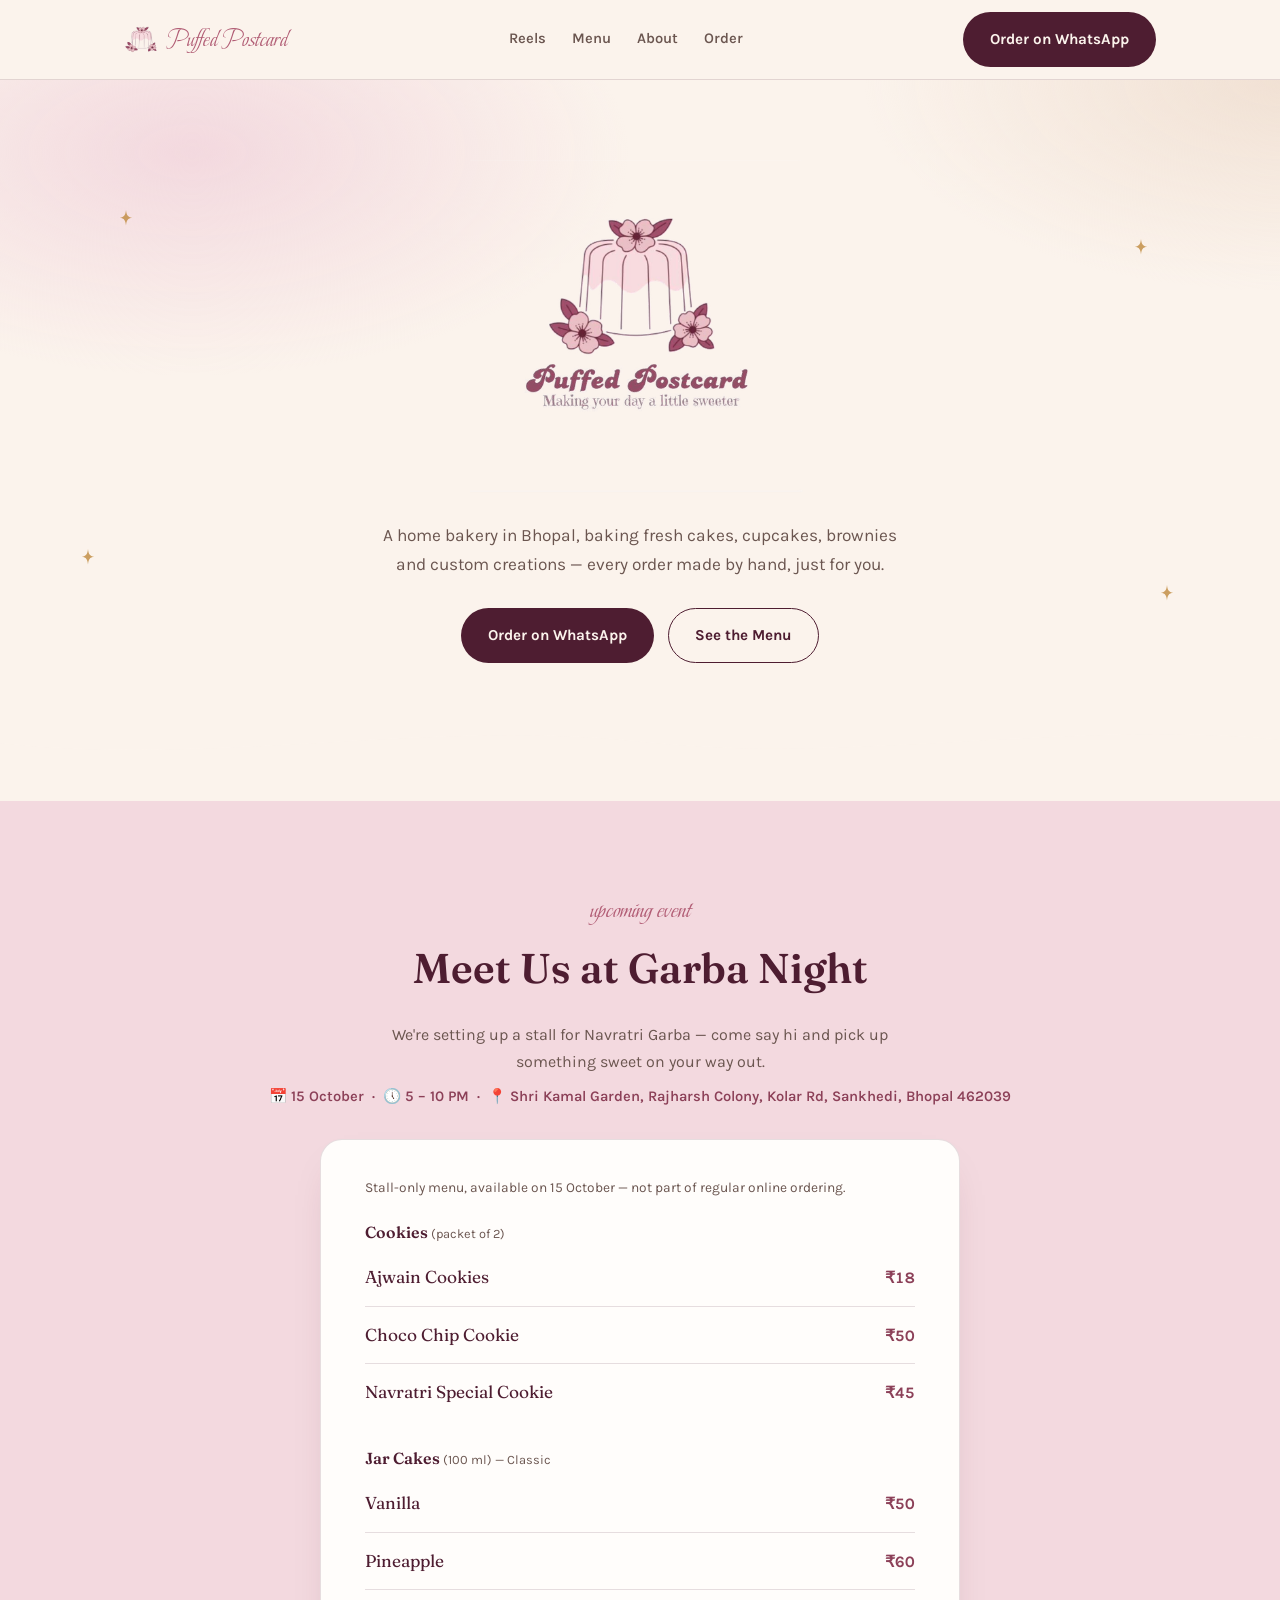
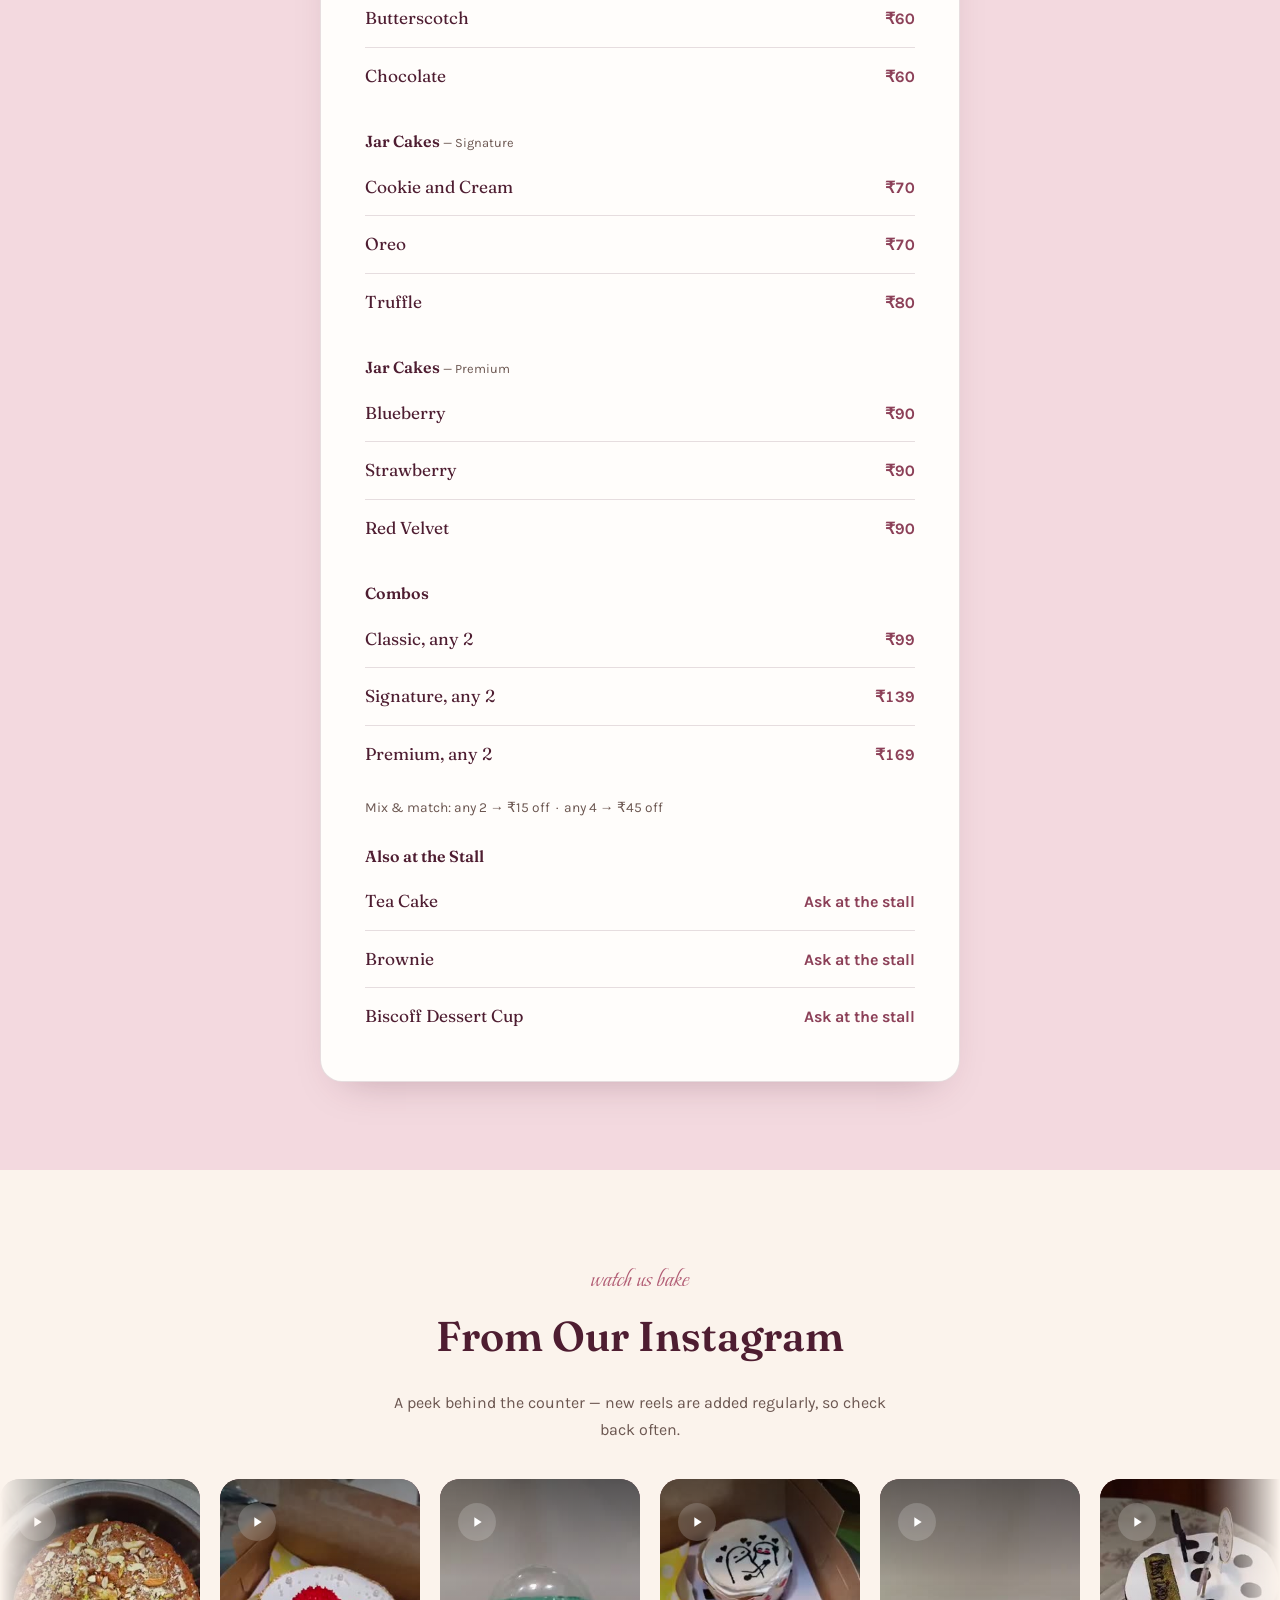
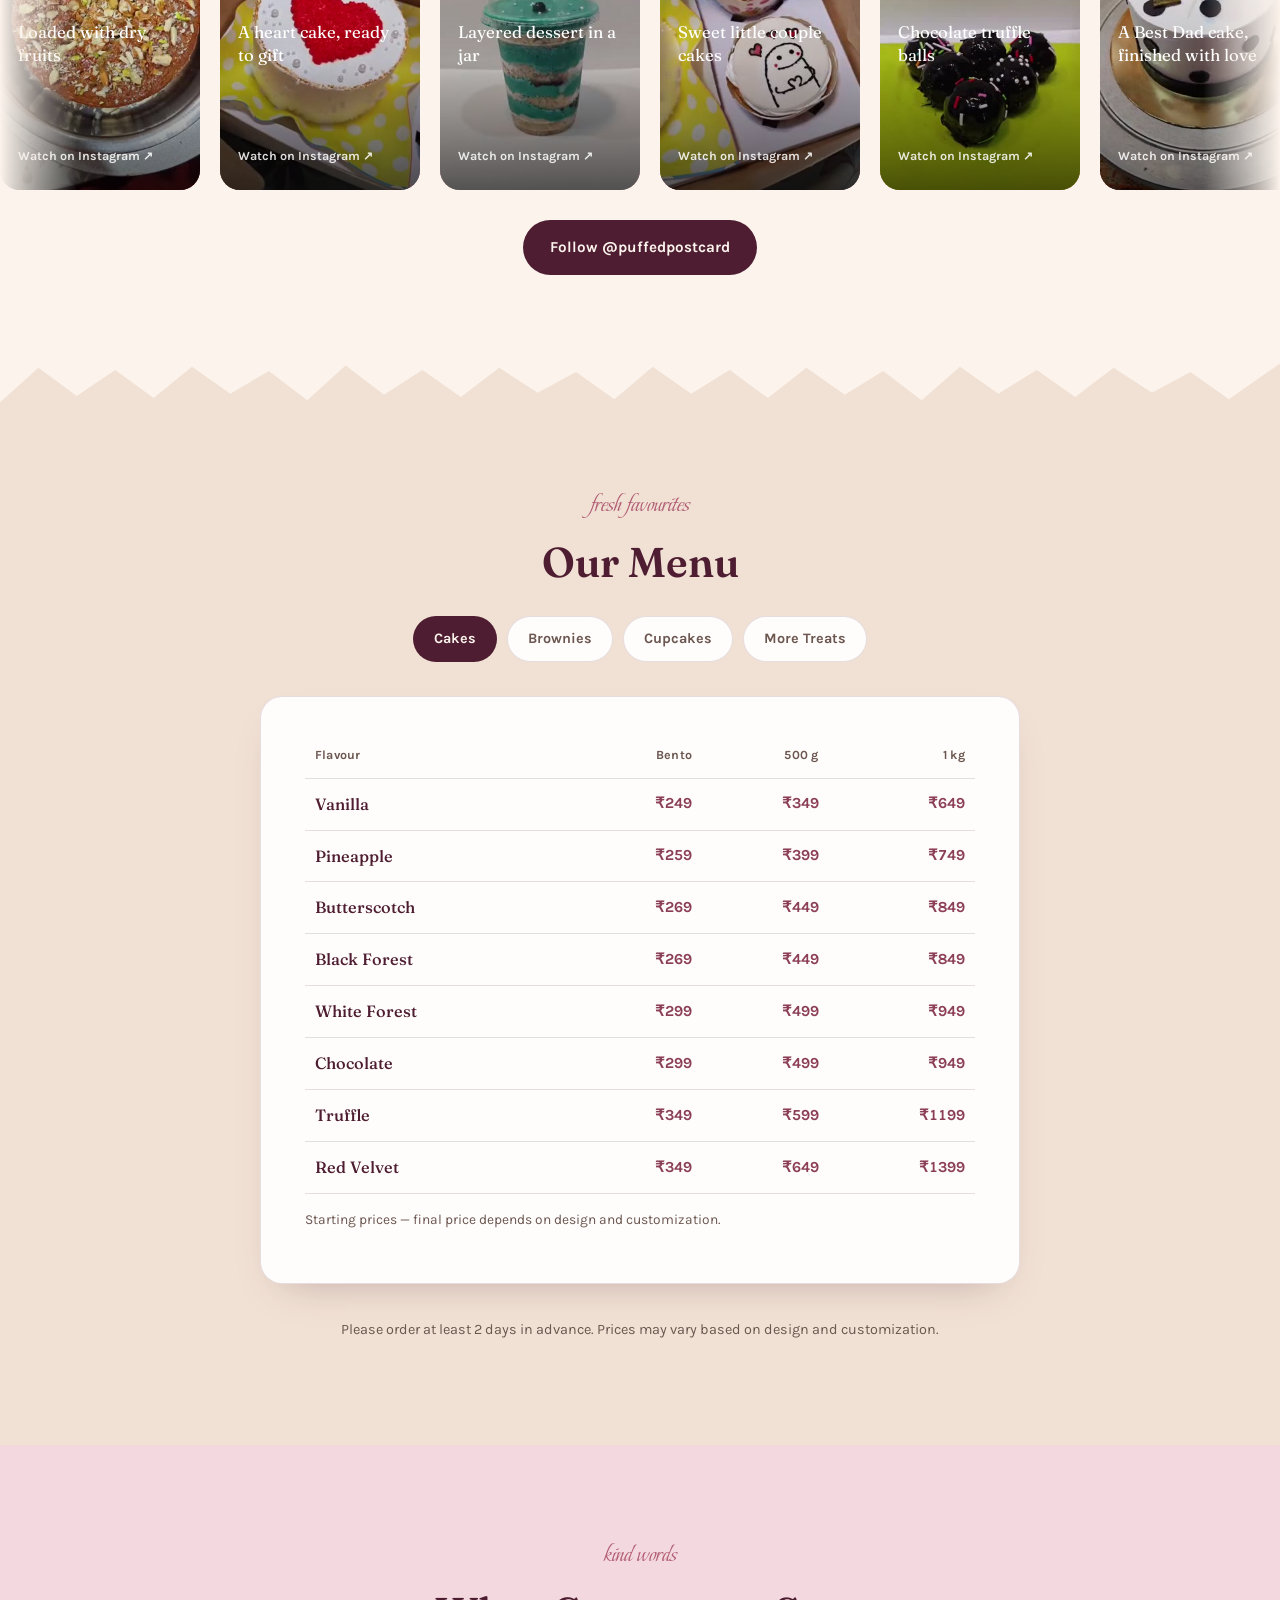
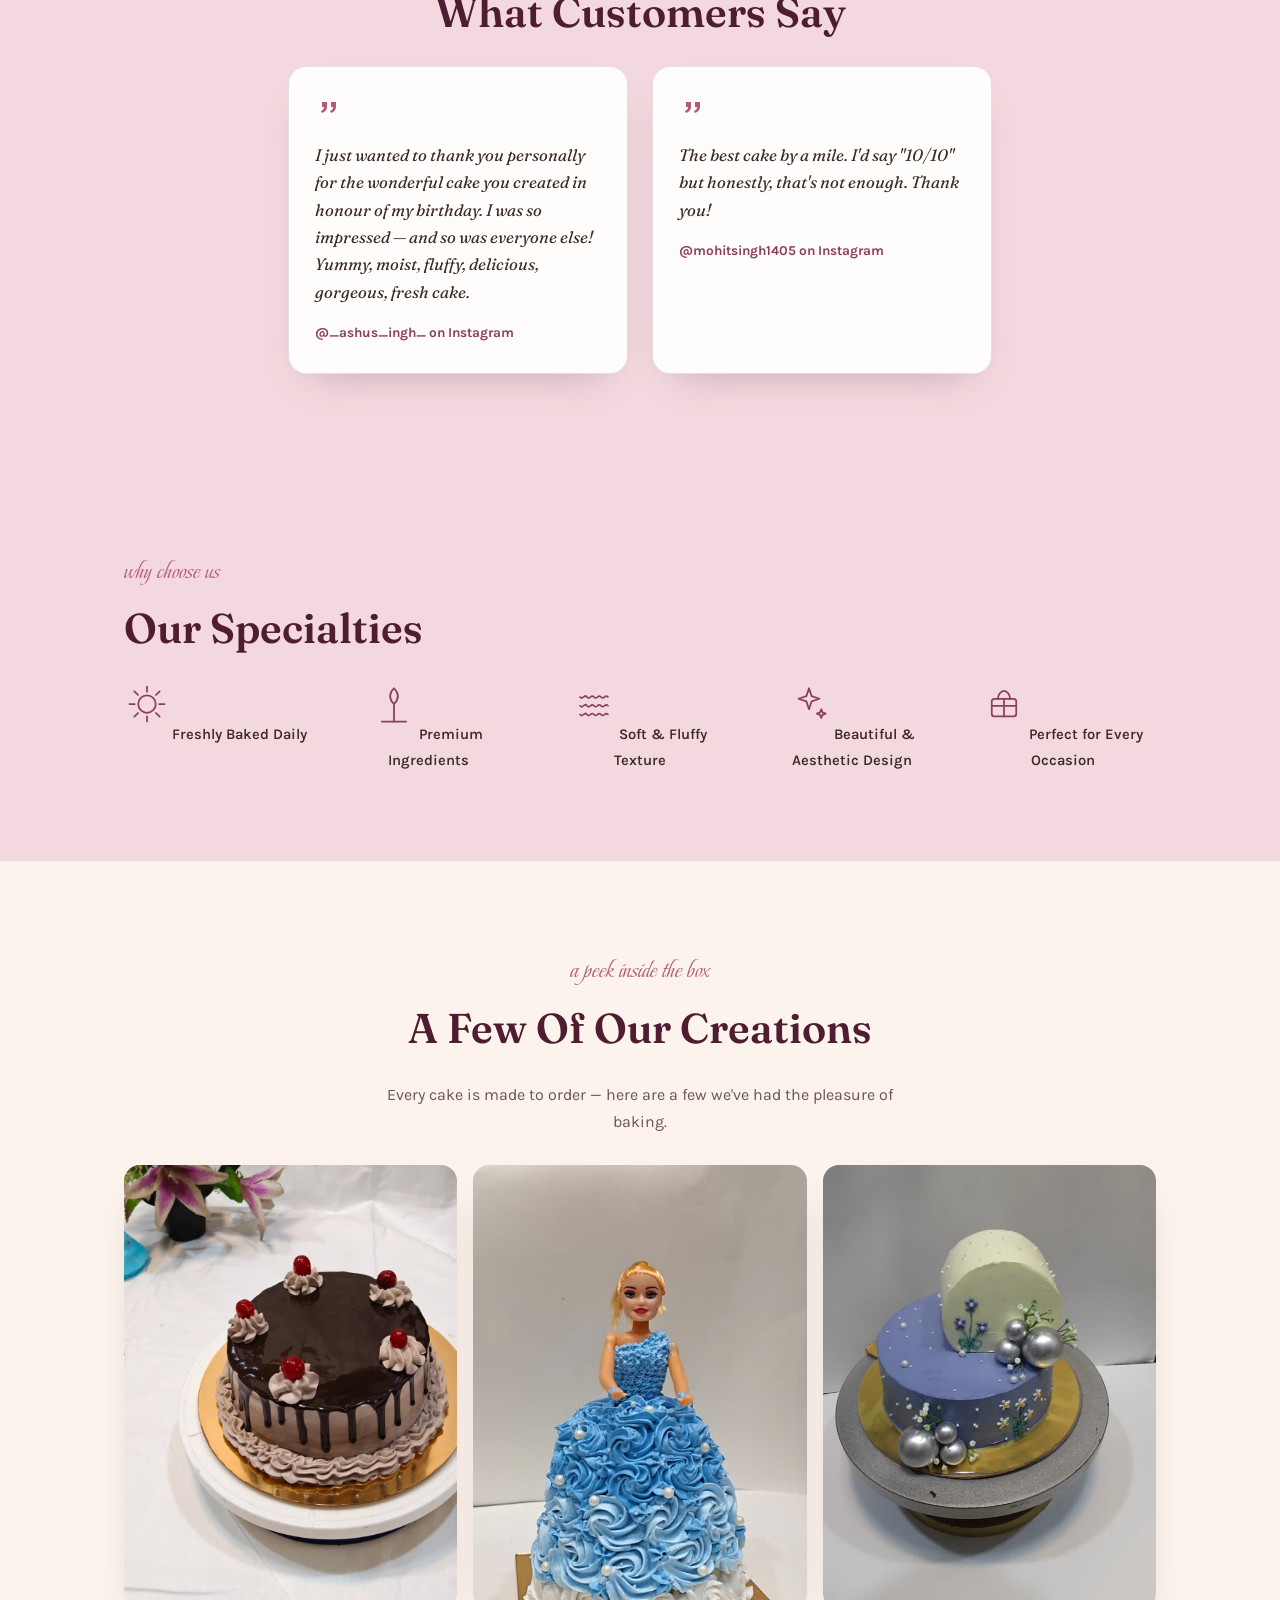
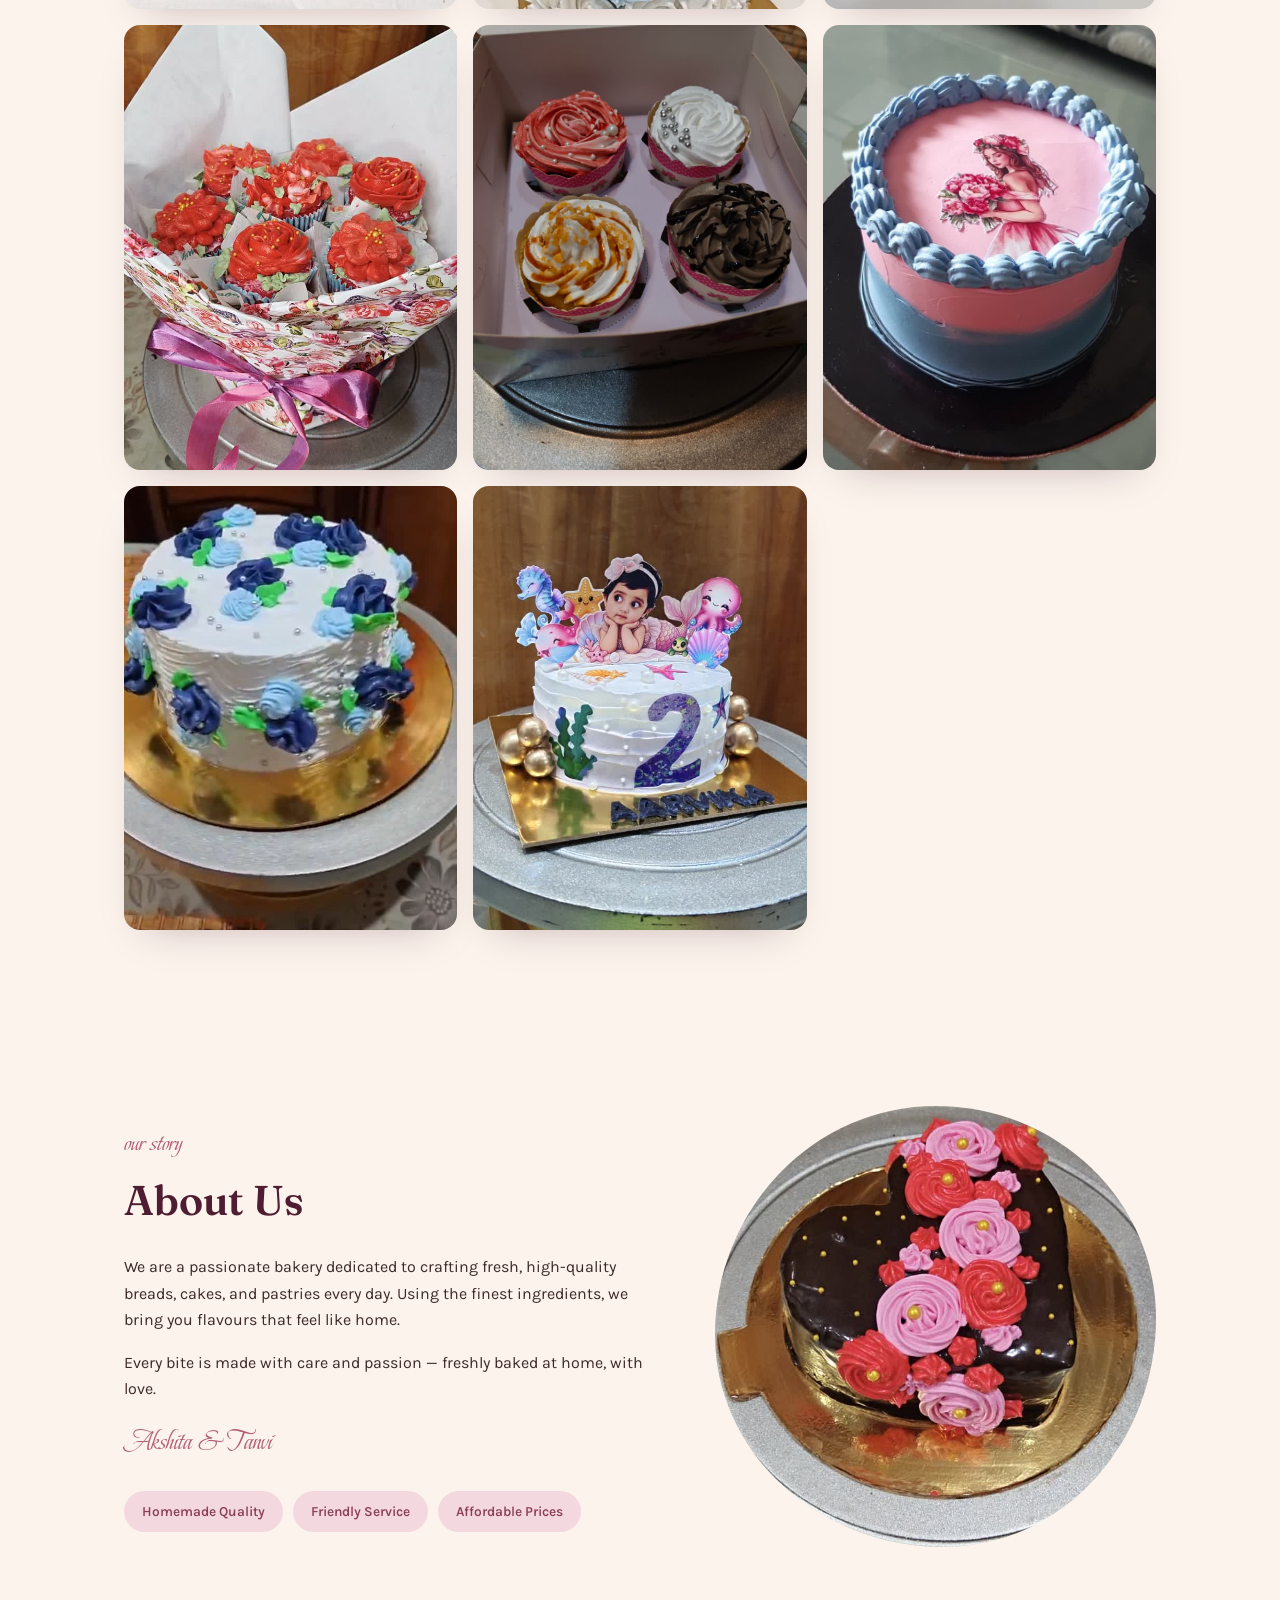
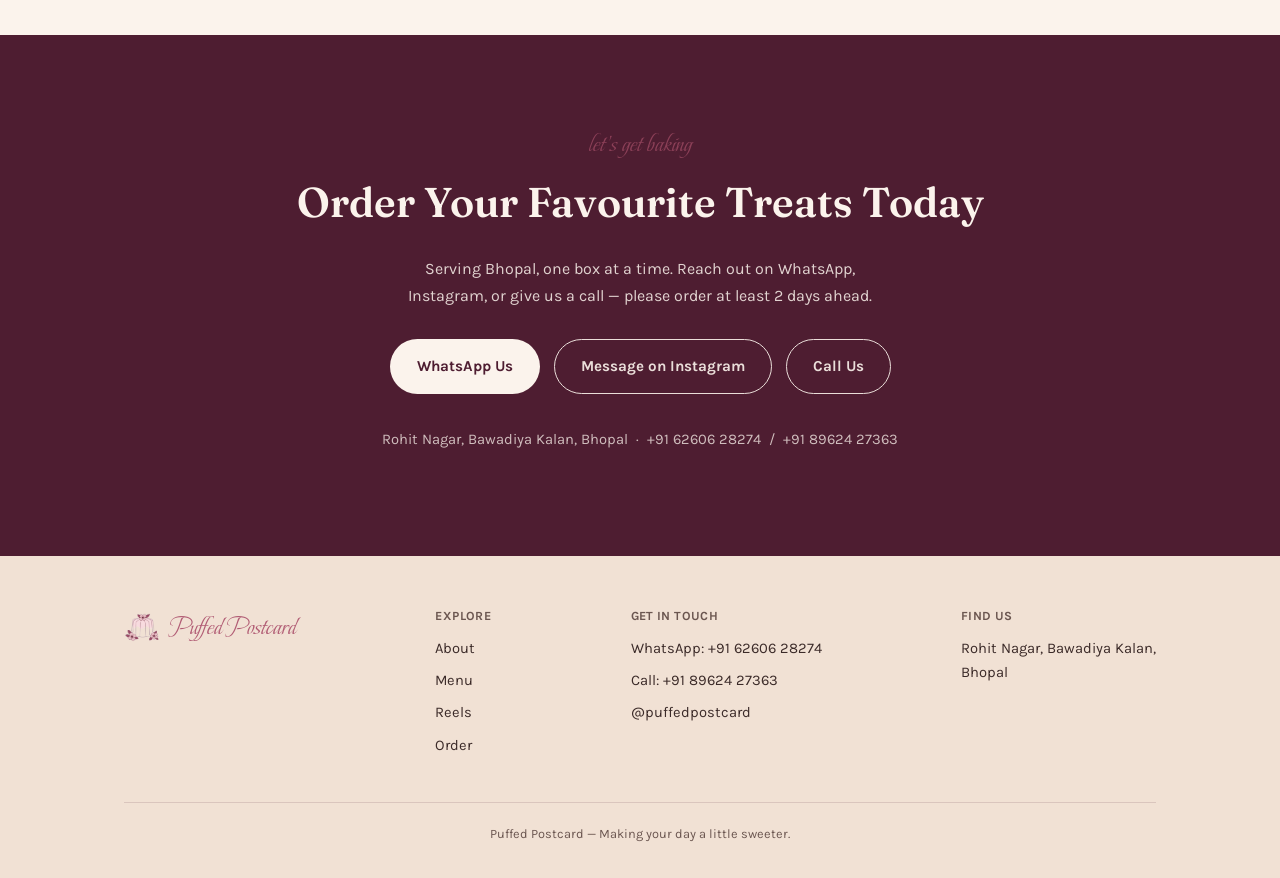
==== index.html @ 50d5e976 "Add Garba Night stall event section with self-expiring "New" tags Stall-exclusive menu for the Oct 1" ====
<!DOCTYPE html>
<html lang="en">
<head>
<meta charset="UTF-8">
<meta name="viewport" content="width=device-width, initial-scale=1.0">
<title>Puffed Postcard | Home Bakery in Bhopal</title>
<meta name="description" content="Puffed Postcard — a home bakery in Bhopal making fresh cakes, cupcakes, brownies and custom cakes. Order on WhatsApp or Instagram.">
<link rel="canonical" href="https://puffedpostcard.vercel.app/">
<link rel="icon" type="image/png" href="assets/logo-mark.png">
<link rel="apple-touch-icon" href="assets/logo-mark.png">

<!-- Open Graph / social share preview -->
<meta property="og:type" content="website">
<meta property="og:site_name" content="Puffed Postcard">
<meta property="og:title" content="Puffed Postcard | Home Bakery in Bhopal">
<meta property="og:description" content="A home bakery in Bhopal, baking fresh cakes, cupcakes, brownies and custom creations — every order made by hand.">
<meta property="og:url" content="https://puffedpostcard.vercel.app/">
<meta property="og:image" content="https://puffedpostcard.vercel.app/assets/photos/about-cake.jpg">
<meta property="og:locale" content="en_IN">
<meta name="twitter:card" content="summary_large_image">
<meta name="twitter:title" content="Puffed Postcard | Home Bakery in Bhopal">
<meta name="twitter:description" content="A home bakery in Bhopal, baking fresh cakes, cupcakes, brownies and custom creations — every order made by hand.">
<meta name="twitter:image" content="https://puffedpostcard.vercel.app/assets/photos/about-cake.jpg">

<script type="application/ld+json">
{
  "@context": "https://schema.org",
  "@type": "Bakery",
  "name": "Puffed Postcard",
  "image": "https://puffedpostcard.vercel.app/assets/photos/about-cake.jpg",
  "description": "A home bakery in Bhopal making fresh cakes, cupcakes, brownies and custom cakes.",
  "url": "https://puffedpostcard.vercel.app/",
  "telephone": "+91-62606-28274",
  "priceRange": "₹₹",
  "address": {
    "@type": "PostalAddress",
    "streetAddress": "Rohit Nagar, Bawadiya Kalan",
    "addressLocality": "Bhopal",
    "addressRegion": "Madhya Pradesh",
    "addressCountry": "IN"
  },
  "sameAs": ["https://www.instagram.com/puffedpostcard/"]
}
</script>

<link rel="preconnect" href="https://fonts.googleapis.com">
<link rel="preconnect" href="https://fonts.gstatic.com" crossorigin>
<link href="https://fonts.googleapis.com/css2?family=Fraunces:ital,opsz,wght@0,9..144,300..700;1,9..144,400..600&family=Beau+Rivage&family=Karla:ital,wght@0,400;0,500;0,600;0,700;1,400&display=swap" rel="stylesheet">
<link rel="stylesheet" href="styles.css">
</head>
<body>

<nav class="nav">
  <div class="wrap">
    <a class="brand" href="#top">
      <img src="assets/logo-mark.png" alt="">
      <span>Puffed Postcard</span>
    </a>
    <div class="nav-links">
      <a href="#reels">Reels</a>
      <a href="#menu">Menu</a>
      <a href="#about">About</a>
      <a href="#order" class="nav-order">Order</a>
    </div>
    <a class="btn btn-primary nav-cta" href="https://wa.me/916260628274?text=Hi%2C%20I%27d%20like%20to%20place%20an%20order%20with%20Puffed%20Postcard." target="_blank" rel="noopener">Order on WhatsApp</a>
  </div>
</nav>

<header class="hero" id="top">
  <div class="spark s1"><svg aria-hidden="true" viewBox="0 0 24 24" fill="currentColor"><path d="M12 0c.6 5.2 1.8 8 6.8 8.4-5 .4-6.2 3.2-6.8 8.4-.6-5.2-1.8-8-6.8-8.4 5-.4 6.2-3.2 6.8-8.4Z"/></svg></div>
  <div class="spark s2"><svg aria-hidden="true" viewBox="0 0 24 24" fill="currentColor"><path d="M12 0c.6 5.2 1.8 8 6.8 8.4-5 .4-6.2 3.2-6.8 8.4-.6-5.2-1.8-8-6.8-8.4 5-.4 6.2-3.2 6.8-8.4Z"/></svg></div>
  <div class="spark s3"><svg aria-hidden="true" viewBox="0 0 24 24" fill="currentColor"><path d="M12 0c.6 5.2 1.8 8 6.8 8.4-5 .4-6.2 3.2-6.8 8.4-.6-5.2-1.8-8-6.8-8.4 5-.4 6.2-3.2 6.8-8.4Z"/></svg></div>
  <div class="spark s4"><svg aria-hidden="true" viewBox="0 0 24 24" fill="currentColor"><path d="M12 0c.6 5.2 1.8 8 6.8 8.4-5 .4-6.2 3.2-6.8 8.4-.6-5.2-1.8-8-6.8-8.4 5-.4 6.2-3.2 6.8-8.4Z"/></svg></div>
  <div class="wrap">
    <h1 class="sr-only">Puffed Postcard — Home Bakery in Bhopal</h1>
    <img class="hero-logo" src="assets/logo-full.png" alt="Puffed Postcard — Making your day a little sweeter">
    <p class="lead">A home bakery in Bhopal, baking fresh cakes, cupcakes, brownies and custom creations — every order made by hand, just for you.</p>
    <div class="hero-ctas">
      <a class="btn btn-primary" href="https://wa.me/916260628274?text=Hi%2C%20I%27d%20like%20to%20place%20an%20order%20with%20Puffed%20Postcard." target="_blank" rel="noopener">Order on WhatsApp</a>
      <a class="btn btn-ghost" href="#menu">See the Menu</a>
    </div>
  </div>
  <svg class="wave" aria-hidden="true" viewBox="0 0 1440 60" preserveAspectRatio="none"><path d="M0,30 C240,60 480,0 720,28 C960,58 1200,0 1440,26 L1440,60 L0,60 Z"/></svg>
</header>

<!--
  STALL EVENT — one-off for the Garba Night stall on 15 October.
  Remove this whole section (or update the details) once the event has
  passed. "New" badges below auto-hide 30 days after data-new-until via
  the script at the end of the page — bump that date if these items stay
  on beyond that.
-->
<section id="stall-event">
  <div class="wrap">
    <div class="kicker" style="text-align:center;">upcoming event</div>
    <h2 style="text-align:center;">Meet Us at Garba Night</h2>
    <p style="color:var(--ink-soft); max-width:56ch; margin:0 auto 10px; text-align:center;">We're setting up a stall for Navratri Garba — come say hi and pick up something sweet on your way out.</p>
    <p class="event-meta">📅 15 October &nbsp;·&nbsp; 🕔 5 – 10 PM &nbsp;·&nbsp; 📍 Shri Kamal Garden, Rajharsh Colony, Kolar Rd, Sankhedi, Bhopal 462039</p>

    <div class="menu-card">
      <p class="menu-note" style="margin-top:0;">Stall-only menu, available on 15 October — not part of regular online ordering.</p>

      <h4 class="stall-cat">Cookies <span class="stall-unit">(packet of 2)</span></h4>
      <ul class="piece-list">
        <li><span class="name">Ajwain Cookies <span class="badge-new" data-new-until="2026-10-22">New</span></span><span class="price">₹18</span></li>
        <li><span class="name">Choco Chip Cookie <span class="badge-new" data-new-until="2026-10-22">New</span></span><span class="price">₹50</span></li>
        <li><span class="name">Navratri Special Cookie <span class="badge-new" data-new-until="2026-10-22">New</span></span><span class="price">₹45</span></li>
      </ul>

      <h4 class="stall-cat">Jar Cakes <span class="stall-unit">(100 ml) — Classic</span></h4>
      <ul class="piece-list">
        <li><span class="name">Vanilla <span class="badge-new" data-new-until="2026-10-22">New</span></span><span class="price">₹50</span></li>
        <li><span class="name">Pineapple <span class="badge-new" data-new-until="2026-10-22">New</span></span><span class="price">₹60</span></li>
        <li><span class="name">Butterscotch <span class="badge-new" data-new-until="2026-10-22">New</span></span><span class="price">₹60</span></li>
        <li><span class="name">Chocolate <span class="badge-new" data-new-until="2026-10-22">New</span></span><span class="price">₹60</span></li>
      </ul>

      <h4 class="stall-cat">Jar Cakes <span class="stall-unit">— Signature</span></h4>
      <ul class="piece-list">
        <li><span class="name">Cookie and Cream <span class="badge-new" data-new-until="2026-10-22">New</span></span><span class="price">₹70</span></li>
        <li><span class="name">Oreo <span class="badge-new" data-new-until="2026-10-22">New</span></span><span class="price">₹70</span></li>
        <li><span class="name">Truffle <span class="badge-new" data-new-until="2026-10-22">New</span></span><span class="price">₹80</span></li>
      </ul>

      <h4 class="stall-cat">Jar Cakes <span class="stall-unit">— Premium</span></h4>
      <ul class="piece-list">
        <li><span class="name">Blueberry <span class="badge-new" data-new-until="2026-10-22">New</span></span><span class="price">₹90</span></li>
        <li><span class="name">Strawberry <span class="badge-new" data-new-until="2026-10-22">New</span></span><span class="price">₹90</span></li>
        <li><span class="name">Red Velvet <span class="badge-new" data-new-until="2026-10-22">New</span></span><span class="price">₹90</span></li>
      </ul>

      <h4 class="stall-cat">Combos</h4>
      <ul class="piece-list">
        <li><span class="name">Classic, any 2</span><span class="price">₹99</span></li>
        <li><span class="name">Signature, any 2</span><span class="price">₹139</span></li>
        <li><span class="name">Premium, any 2</span><span class="price">₹169</span></li>
      </ul>
      <p class="menu-note">Mix &amp; match: any 2 → ₹15 off &nbsp;·&nbsp; any 4 → ₹45 off</p>

      <h4 class="stall-cat">Also at the Stall</h4>
      <ul class="piece-list">
        <li><span class="name">Tea Cake <span class="badge-new" data-new-until="2026-10-22">New</span></span><span class="price">Ask at the stall</span></li>
        <li><span class="name">Brownie <span class="badge-new" data-new-until="2026-10-22">New</span></span><span class="price">Ask at the stall</span></li>
        <li><span class="name">Biscoff Dessert Cup <span class="badge-new" data-new-until="2026-10-22">New</span></span><span class="price">Ask at the stall</span></li>
      </ul>
    </div>
  </div>
</section>

<section id="reels">
  <div class="wrap">
    <div class="kicker">watch us bake</div>
    <h2>From Our Instagram</h2>
    <p style="color:var(--ink-soft); max-width:52ch; margin:0 auto;">A peek behind the counter — new reels are added regularly, so check back often.</p>
  </div>
  <div class="reel-viewport">
    <!--
      HOW TO ADD A NEW REEL
      Duplicate one <a class="reel-card"> block below (there are two identical
      sets, back to back, so the scroll loops seamlessly — add the same new
      card to BOTH sets in the same position). Change href to the reel's real
      Instagram link, point the <video> at a compressed clip in assets/reels/
      (strip audio, ~480px wide, e.g.
      ffmpeg -i in.mp4 -an -vf scale=478:-2 -c:v libx264 -crf 26 -movflags +faststart out.mp4)
      and set poster to a matching still frame, then edit the caption text.
      To remove a reel, delete its block from both sets. To reorder, cut and
      paste a whole block to its new position in both sets.
    -->
    <div class="reel-track">
      <a class="reel-card" href="https://www.instagram.com/puffedpostcard/" target="_blank" rel="noopener">
        <video src="assets/reels/reel1.mp4" poster="assets/reels/reel1.jpg" autoplay muted loop playsinline aria-hidden="true"></video>
        <span class="play"><svg viewBox="0 0 24 24" fill="currentColor" aria-hidden="true"><path d="M8 5v14l11-7Z"/></svg></span>
        <span class="cap">Loaded with dry fruits</span>
        <span class="watch">Watch on Instagram ↗</span>
      </a>
      <a class="reel-card" href="https://www.instagram.com/puffedpostcard/" target="_blank" rel="noopener">
        <video src="assets/reels/reel2.mp4" poster="assets/reels/reel2.jpg" autoplay muted loop playsinline aria-hidden="true"></video>
        <span class="play"><svg viewBox="0 0 24 24" fill="currentColor" aria-hidden="true"><path d="M8 5v14l11-7Z"/></svg></span>
        <span class="cap">A heart cake, ready to gift</span>
        <span class="watch">Watch on Instagram ↗</span>
      </a>
      <a class="reel-card" href="https://www.instagram.com/reel/Db5wfRYsxLZ/" target="_blank" rel="noopener">
        <video src="assets/reels/reel3.mp4" poster="assets/reels/reel3.jpg" autoplay muted loop playsinline aria-hidden="true"></video>
        <span class="play"><svg viewBox="0 0 24 24" fill="currentColor" aria-hidden="true"><path d="M8 5v14l11-7Z"/></svg></span>
        <span class="cap">Layered dessert in a jar</span>
        <span class="watch">Watch on Instagram ↗</span>
      </a>
      <a class="reel-card" href="https://www.instagram.com/puffedpostcard/" target="_blank" rel="noopener">
        <video src="assets/reels/reel4.mp4" poster="assets/reels/reel4.jpg" autoplay muted loop playsinline aria-hidden="true"></video>
        <span class="play"><svg viewBox="0 0 24 24" fill="currentColor" aria-hidden="true"><path d="M8 5v14l11-7Z"/></svg></span>
        <span class="cap">Sweet little couple cakes</span>
        <span class="watch">Watch on Instagram ↗</span>
      </a>
      <a class="reel-card" href="https://www.instagram.com/reel/Db3M1TCs58n/" target="_blank" rel="noopener">
        <video src="assets/reels/reel5.mp4" poster="assets/reels/reel5.jpg" autoplay muted loop playsinline aria-hidden="true"></video>
        <span class="play"><svg viewBox="0 0 24 24" fill="currentColor" aria-hidden="true"><path d="M8 5v14l11-7Z"/></svg></span>
        <span class="cap">Chocolate truffle balls</span>
        <span class="watch">Watch on Instagram ↗</span>
      </a>
      <a class="reel-card" href="https://www.instagram.com/reel/Da0yeq5sY9H/" target="_blank" rel="noopener">
        <video src="assets/reels/reel6.mp4" poster="assets/reels/reel6.jpg" autoplay muted loop playsinline aria-hidden="true"></video>
        <span class="play"><svg viewBox="0 0 24 24" fill="currentColor" aria-hidden="true"><path d="M8 5v14l11-7Z"/></svg></span>
        <span class="cap">A Best Dad cake, finished with love</span>
        <span class="watch">Watch on Instagram ↗</span>
      </a>
      <!-- duplicate set, for a seamless loop -->
      <a class="reel-card" href="https://www.instagram.com/puffedpostcard/" target="_blank" rel="noopener" aria-hidden="true">
        <video src="assets/reels/reel1.mp4" poster="assets/reels/reel1.jpg" autoplay muted loop playsinline aria-hidden="true"></video>
        <span class="play"><svg viewBox="0 0 24 24" fill="currentColor" aria-hidden="true"><path d="M8 5v14l11-7Z"/></svg></span>
        <span class="cap">Loaded with dry fruits</span>
        <span class="watch">Watch on Instagram ↗</span>
      </a>
      <a class="reel-card" href="https://www.instagram.com/puffedpostcard/" target="_blank" rel="noopener" aria-hidden="true">
        <video src="assets/reels/reel2.mp4" poster="assets/reels/reel2.jpg" autoplay muted loop playsinline aria-hidden="true"></video>
        <span class="play"><svg viewBox="0 0 24 24" fill="currentColor" aria-hidden="true"><path d="M8 5v14l11-7Z"/></svg></span>
        <span class="cap">A heart cake, ready to gift</span>
        <span class="watch">Watch on Instagram ↗</span>
      </a>
      <a class="reel-card" href="https://www.instagram.com/reel/Db5wfRYsxLZ/" target="_blank" rel="noopener" aria-hidden="true">
        <video src="assets/reels/reel3.mp4" poster="assets/reels/reel3.jpg" autoplay muted loop playsinline aria-hidden="true"></video>
        <span class="play"><svg viewBox="0 0 24 24" fill="currentColor" aria-hidden="true"><path d="M8 5v14l11-7Z"/></svg></span>
        <span class="cap">Layered dessert in a jar</span>
        <span class="watch">Watch on Instagram ↗</span>
      </a>
      <a class="reel-card" href="https://www.instagram.com/puffedpostcard/" target="_blank" rel="noopener" aria-hidden="true">
        <video src="assets/reels/reel4.mp4" poster="assets/reels/reel4.jpg" autoplay muted loop playsinline aria-hidden="true"></video>
        <span class="play"><svg viewBox="0 0 24 24" fill="currentColor" aria-hidden="true"><path d="M8 5v14l11-7Z"/></svg></span>
        <span class="cap">Sweet little couple cakes</span>
        <span class="watch">Watch on Instagram ↗</span>
      </a>
      <a class="reel-card" href="https://www.instagram.com/reel/Db3M1TCs58n/" target="_blank" rel="noopener" aria-hidden="true">
        <video src="assets/reels/reel5.mp4" poster="assets/reels/reel5.jpg" autoplay muted loop playsinline aria-hidden="true"></video>
        <span class="play"><svg viewBox="0 0 24 24" fill="currentColor" aria-hidden="true"><path d="M8 5v14l11-7Z"/></svg></span>
        <span class="cap">Chocolate truffle balls</span>
        <span class="watch">Watch on Instagram ↗</span>
      </a>
      <a class="reel-card" href="https://www.instagram.com/reel/Da0yeq5sY9H/" target="_blank" rel="noopener" aria-hidden="true">
        <video src="assets/reels/reel6.mp4" poster="assets/reels/reel6.jpg" autoplay muted loop playsinline aria-hidden="true"></video>
        <span class="play"><svg viewBox="0 0 24 24" fill="currentColor" aria-hidden="true"><path d="M8 5v14l11-7Z"/></svg></span>
        <span class="cap">A Best Dad cake, finished with love</span>
        <span class="watch">Watch on Instagram ↗</span>
      </a>
    </div>
  </div>
  <div class="reel-cta">
    <a class="btn btn-primary" href="https://www.instagram.com/puffedpostcard/" target="_blank" rel="noopener">Follow @puffedpostcard</a>
  </div>
</section>

<section id="menu">
  <div class="wrap">
    <div style="text-align:center;">
      <div class="kicker">fresh favourites</div>
      <h2>Our Menu</h2>
    </div>

    <div class="menu-tabs">
      <input type="radio" name="mtab" id="mtab-cakes" class="mtab-input" checked>
      <input type="radio" name="mtab" id="mtab-brownies" class="mtab-input">
      <input type="radio" name="mtab" id="mtab-cupcakes" class="mtab-input">
      <input type="radio" name="mtab" id="mtab-more" class="mtab-input">

      <div class="tab-bar">
        <label for="mtab-cakes">Cakes</label>
        <label for="mtab-brownies">Brownies</label>
        <label for="mtab-cupcakes">Cupcakes</label>
        <label for="mtab-more">More Treats</label>
      </div>

      <div class="tab-panel panel-cakes">
        <div class="menu-card">
          <table class="price-table">
            <thead><tr><th>Flavour</th><th class="num">Bento</th><th class="num">500 g</th><th class="num">1 kg</th></tr></thead>
            <tbody>
              <tr><td class="flavour">Vanilla</td><td class="price num">₹249</td><td class="price num">₹349</td><td class="price num">₹649</td></tr>
              <tr><td class="flavour">Pineapple</td><td class="price num">₹259</td><td class="price num">₹399</td><td class="price num">₹749</td></tr>
              <tr><td class="flavour">Butterscotch</td><td class="price num">₹269</td><td class="price num">₹449</td><td class="price num">₹849</td></tr>
              <tr><td class="flavour">Black Forest</td><td class="price num">₹269</td><td class="price num">₹449</td><td class="price num">₹849</td></tr>
              <tr><td class="flavour">White Forest</td><td class="price num">₹299</td><td class="price num">₹499</td><td class="price num">₹949</td></tr>
              <tr><td class="flavour">Chocolate</td><td class="price num">₹299</td><td class="price num">₹499</td><td class="price num">₹949</td></tr>
              <tr><td class="flavour">Truffle</td><td class="price num">₹349</td><td class="price num">₹599</td><td class="price num">₹1199</td></tr>
              <tr><td class="flavour">Red Velvet</td><td class="price num">₹349</td><td class="price num">₹649</td><td class="price num">₹1399</td></tr>
            </tbody>
          </table>
          <p class="menu-note">Starting prices — final price depends on design and customization.</p>
        </div>
      </div>

      <div class="tab-panel panel-brownies">
        <div class="menu-card">
          <ul class="piece-list">
            <li><span class="name">Fudgy</span><span class="price">₹85 / piece</span></li>
            <li><span class="name">Cakey</span><span class="price">₹60 / piece</span></li>
            <li><span class="name">Chewy</span><span class="price">Coming soon</span></li>
          </ul>
          <p class="menu-note">Extra charges apply for toppings.</p>
        </div>
      </div>

      <div class="tab-panel panel-cupcakes">
        <div class="menu-card">
          <ul class="piece-list">
            <li><span class="name">Vanilla</span><span class="price">₹50 / piece</span></li>
            <li><span class="name">Butterscotch</span><span class="price">₹60 / piece</span></li>
            <li><span class="name">Chocolate</span><span class="price">₹70 / piece</span></li>
            <li><span class="name">Red Velvet</span><span class="price">₹80 / piece</span></li>
          </ul>
          <p class="menu-note">Filling available for all cupcake flavours.</p>
        </div>
      </div>

      <div class="tab-panel panel-more">
        <div class="menu-card">
          <div class="more-grid">
            <div class="more-card"><strong>Cookies &amp; Brookies</strong><span>Ask us for pricing</span></div>
            <div class="more-card"><strong>Tea Cakes &amp; Desserts</strong><span>Ask us for pricing</span></div>
            <div class="more-card"><strong>Custom Cakes</strong><span>Priced by design</span></div>
          </div>
          <div style="text-align:center;">
            <a class="btn btn-primary" href="https://wa.me/916260628274?text=Hi%2C%20I%27d%20like%20to%20know%20more%20about%20your%20menu." target="_blank" rel="noopener">Ask on WhatsApp</a>
          </div>
        </div>
      </div>
    </div>

    <p class="menu-foot">Please order at least 2 days in advance. Prices may vary based on design and customization.</p>
  </div>
</section>

<!--
  TESTIMONIALS
  Two real quotes are in from Instagram highlights so far. To add a third,
  duplicate one <div class="testi-card"> block, swap the quote and the
  handle. Cards center automatically whether there are 2 or 3 of them.
-->
<section id="testimonials">
  <div class="wrap">
    <div class="kicker" style="text-align:center;">kind words</div>
    <h2 style="text-align:center;">What Customers Say</h2>
    <div class="testi-grid">
      <div class="testi-card">
        <svg viewBox="0 0 24 24" fill="currentColor" aria-hidden="true"><path d="M7 7h5v5c0 3-2 5-5 6l-1-2c2-1 3-2 3-4H7V7Zm9 0h5v5c0 3-2 5-5 6l-1-2c2-1 3-2 3-4h-2V7Z"/></svg>
        <p>I just wanted to thank you personally for the wonderful cake you created in honour of my birthday. I was so impressed — and so was everyone else! Yummy, moist, fluffy, delicious, gorgeous, fresh cake.</p>
        <div class="who">@_ashus_ingh_ on Instagram</div>
      </div>
      <div class="testi-card">
        <svg viewBox="0 0 24 24" fill="currentColor" aria-hidden="true"><path d="M7 7h5v5c0 3-2 5-5 6l-1-2c2-1 3-2 3-4H7V7Zm9 0h5v5c0 3-2 5-5 6l-1-2c2-1 3-2 3-4h-2V7Z"/></svg>
        <p>The best cake by a mile. I'd say "10/10" but honestly, that's not enough. Thank you!</p>
        <div class="who">@mohitsingh1405 on Instagram</div>
      </div>
    </div>
  </div>
</section>

<section id="specialties">
  <div class="wrap">
    <div class="kicker">why choose us</div>
    <h2>Our Specialties</h2>
    <div class="spec-row">
      <div class="spec-item">
        <svg viewBox="0 0 48 48" fill="none" stroke="currentColor" stroke-width="2" stroke-linecap="round" stroke-linejoin="round" aria-hidden="true"><circle cx="24" cy="24" r="10"/><path d="M24 4v6M24 38v6M4 24h6M38 24h6M9.5 9.5l4.2 4.2M34.3 34.3l4.2 4.2M9.5 38.5l4.2-4.2M34.3 13.7l4.2-4.2"/></svg>
        <span>Freshly Baked Daily</span>
      </div>
      <div class="spec-item">
        <svg viewBox="0 0 48 48" fill="none" stroke="currentColor" stroke-width="2" stroke-linecap="round" stroke-linejoin="round" aria-hidden="true"><path d="M24 6c6 6 6 12 0 18-6-6-6-12 0-18Z"/><path d="M10 44h28"/><path d="M24 24v20"/></svg>
        <span>Premium Ingredients</span>
      </div>
      <div class="spec-item">
        <svg viewBox="0 0 48 48" fill="none" stroke="currentColor" stroke-width="2" stroke-linecap="round" stroke-linejoin="round" aria-hidden="true"><path d="M8 16c4 4 4-4 8 0s4-4 8 0 4-4 8 0 4-4 8 0"/><path d="M8 26c4 4 4-4 8 0s4-4 8 0 4-4 8 0 4-4 8 0"/><path d="M8 36c4 4 4-4 8 0s4-4 8 0 4-4 8 0 4-4 8 0"/></svg>
        <span>Soft &amp; Fluffy Texture</span>
      </div>
      <div class="spec-item">
        <svg viewBox="0 0 48 48" fill="none" stroke="currentColor" stroke-width="2" stroke-linecap="round" stroke-linejoin="round" aria-hidden="true"><path d="M24 6l3 9 9 3-9 3-3 9-3-9-9-3 9-3 3-9Z"/><path d="M38 30l1.4 3.6L43 35l-3.6 1.4L38 40l-1.4-3.6L33 35l3.6-1.4L38 30Z"/></svg>
        <span>Beautiful &amp; Aesthetic Design</span>
      </div>
      <div class="spec-item">
        <svg viewBox="0 0 48 48" fill="none" stroke="currentColor" stroke-width="2" stroke-linecap="round" stroke-linejoin="round" aria-hidden="true"><rect x="10" y="18" width="28" height="20" rx="3"/><path d="M10 26h28M24 18v20M17 18c0-5 4-9 7-9s7 4 7 9"/></svg>
        <span>Perfect for Every Occasion</span>
      </div>
    </div>
  </div>
</section>

<section id="gallery">
  <div class="wrap">
    <div class="kicker" style="text-align:center;">a peek inside the box</div>
    <h2 style="text-align:center;">A Few Of Our Creations</h2>
    <p style="color:var(--ink-soft); max-width:52ch; margin:0 auto; text-align:center;">Every cake is made to order — here are a few we've had the pleasure of baking.</p>
    <div class="gallery-grid">
      <img src="assets/photos/gallery-1.jpg" alt="Chocolate cake topped with cherries and buttercream swirls">
      <img src="assets/photos/gallery-3.jpg" alt="Princess doll cake with a blue buttercream rosette gown">
      <img src="assets/photos/gallery-5.jpg" alt="Two-tier lavender and cream cake with silver sugar pearls">
      <img src="assets/photos/gallery-4.jpg" alt="Bouquet of rose-topped cupcakes wrapped like flowers">
      <img src="assets/photos/gallery-6.jpg" alt="Box of four assorted cupcakes with different toppings">
      <img src="assets/photos/gallery-7.jpg" alt="Pink cake with a printed illustration of a girl holding flowers">
      <img src="assets/photos/gallery-8.jpg" alt="White cake with navy and light blue buttercream flowers">
      <img src="assets/photos/gallery-9.jpg" alt="Mermaid-themed 2nd birthday cake with cute sea-creature toppers">
    </div>
  </div>
</section>

<section id="about">
  <div class="wrap about-grid">
    <div>
      <div class="kicker">our story</div>
      <h2>About Us</h2>
      <p>We are a passionate bakery dedicated to crafting fresh, high-quality breads, cakes, and pastries every day. Using the finest ingredients, we bring you flavours that feel like home.</p>
      <p>Every bite is made with care and passion — freshly baked at home, with love.</p>
      <span class="about-sign">Akshita &amp; Tanvi</span>
      <div class="chip-row">
        <span class="chip">Homemade Quality</span>
        <span class="chip">Friendly Service</span>
        <span class="chip">Affordable Prices</span>
      </div>
    </div>
    <div class="about-art">
      <img src="assets/photos/about-cake.jpg" alt="A heart-shaped chocolate cake decorated with pink and red buttercream roses, made by Puffed Postcard">
    </div>
  </div>
</section>

<section id="order">
  <div class="wrap">
    <div class="kicker">let's get baking</div>
    <h2>Order Your Favourite Treats Today</h2>
    <p class="lead">Serving Bhopal, one box at a time. Reach out on WhatsApp, Instagram, or give us a call — please order at least 2 days ahead.</p>
    <div class="order-ctas">
      <a class="btn btn-primary" href="https://wa.me/916260628274?text=Hi%2C%20I%27d%20like%20to%20place%20an%20order%20with%20Puffed%20Postcard." target="_blank" rel="noopener">WhatsApp Us</a>
      <a class="btn btn-outline" href="https://www.instagram.com/puffedpostcard/" target="_blank" rel="noopener">Message on Instagram</a>
      <a class="btn btn-outline" href="tel:+916260628274">Call Us</a>
    </div>
    <p class="order-addr">Rohit Nagar, Bawadiya Kalan, Bhopal &nbsp;·&nbsp; +91 62606 28274 &nbsp;/&nbsp; +91 89624 27363</p>
  </div>
</section>

<footer>
  <div class="wrap">
    <div class="foot-grid">
      <div class="foot-brand">
        <img src="assets/logo-mark.png" alt="">
        <span>Puffed Postcard</span>
      </div>
      <div class="foot-col">
        <h5>EXPLORE</h5>
        <a href="#about">About</a>
        <a href="#menu">Menu</a>
        <a href="#reels">Reels</a>
        <a href="#order">Order</a>
      </div>
      <div class="foot-col">
        <h5>GET IN TOUCH</h5>
        <a href="https://wa.me/916260628274" target="_blank" rel="noopener">WhatsApp: +91 62606 28274</a>
        <a href="tel:+918962427363">Call: +91 89624 27363</a>
        <a href="https://www.instagram.com/puffedpostcard/" target="_blank" rel="noopener">@puffedpostcard</a>
      </div>
      <div class="foot-col">
        <h5>FIND US</h5>
        <p>Rohit Nagar, Bawadiya Kalan,<br>Bhopal</p>
      </div>
    </div>
    <div class="foot-bottom">Puffed Postcard — Making your day a little sweeter.</div>
  </div>
</footer>


<script>
  if (window.matchMedia('(prefers-reduced-motion: reduce)').matches) {
    document.querySelectorAll('.reel-card video').forEach(function (v) {
      v.removeAttribute('autoplay');
      v.pause();
    });
  }

  // "New" badges (see styles.css .badge-new) carry a data-new-until date
  // and disappear on their own once that date has passed — no manual cleanup needed.
  document.querySelectorAll('.badge-new[data-new-until]').forEach(function (badge) {
    if (new Date() > new Date(badge.getAttribute('data-new-until'))) {
      badge.remove();
    }
  });
</script>
</body>
</html>
---- styles.css ----
:root{
    --cream:#FBF3EC;
    --cream-deep:#F1E1D4;
    --blush:#F3D9DF;
    --rose:#B15C74;
    --rose-deep:#8C4058;
    --plum:#4E1D31;
    --surface-strong:#4E1D31;
    --on-surface-strong:#FBF3EC;
    --gold:#C08A3E;
    --ink:#3B2A28;
    --ink-soft:#6B5650;
    --line: rgba(78,29,49,0.14);
    --card-bg:#FFFDFB;
    --shadow: 0 18px 40px -24px rgba(78,29,49,0.35);
    color-scheme: light;
  }
  @media (prefers-color-scheme: dark){
    :root:not([data-theme="light"]){
      --cream:#221319;
      --cream-deep:#2B1820;
      --blush:#3A2129;
      --rose:#E48FA3;
      --rose-deep:#F1AABB;
      --plum:#F5E4DC;
      --surface-strong:#6B2E44;
      --on-surface-strong:#F5E4DC;
      --gold:#E0AE64;
      --ink:#F3E6E0;
      --ink-soft:#CDB6B0;
      --line: rgba(247,231,222,0.16);
      --card-bg:#2A171E;
      --shadow: 0 18px 40px -24px rgba(0,0,0,0.6);
      color-scheme: dark;
    }
  }
  :root[data-theme="dark"]{
    --cream:#221319;
    --cream-deep:#2B1820;
    --blush:#3A2129;
    --rose:#E48FA3;
    --rose-deep:#F1AABB;
    --plum:#F5E4DC;
    --surface-strong:#6B2E44;
    --on-surface-strong:#F5E4DC;
    --gold:#E0AE64;
    --ink:#F3E6E0;
    --ink-soft:#CDB6B0;
    --line: rgba(247,231,222,0.16);
    --card-bg:#2A171E;
    --shadow: 0 18px 40px -24px rgba(0,0,0,0.6);
    color-scheme: dark;
  }

  *{box-sizing:border-box;}
  html{scroll-behavior:smooth;}
  body{
    margin:0;
    background:var(--cream);
    color:var(--ink);
    font-family:'Karla', sans-serif;
    line-height:1.65;
    -webkit-font-smoothing:antialiased;
    overflow-x:hidden;
  }
  img{max-width:100%; display:block;}
  a{color:inherit; text-decoration:none;}
  .wrap{max-width:1080px; margin:0 auto; padding:0 24px;}
  section{padding:88px 0;}
  .kicker{
    font-family:'Beau Rivage', cursive;
    color:var(--rose);
    font-size:1.6rem;
    margin:0 0 2px;
  }
  h2{
    font-family:'Fraunces', serif;
    font-weight:600;
    font-size:clamp(1.9rem, 4vw, 2.6rem);
    margin:0 0 20px;
    color:var(--plum);
  }
  p{margin:0 0 16px;}
  .sr-only{
    position:absolute; width:1px; height:1px; padding:0; margin:-1px;
    overflow:hidden; clip:rect(0,0,0,0); white-space:nowrap; border:0;
  }
  :focus-visible{outline:3px solid var(--rose-deep); outline-offset:3px;}

  /* ---------- buttons ---------- */
  .btn{
    display:inline-flex; align-items:center; gap:8px;
    font-family:'Karla', sans-serif; font-weight:700; font-size:0.95rem;
    padding:14px 26px; border-radius:100px; border:1px solid transparent;
    cursor:pointer; transition:transform .15s ease, box-shadow .15s ease;
  }
  .btn:hover{transform:translateY(-2px);}
  .btn-primary{background:var(--surface-strong); color:var(--on-surface-strong);}
  .btn-primary:hover{box-shadow:0 12px 26px -12px var(--surface-strong);}
  .btn-ghost{background:transparent; color:var(--plum); border-color:var(--plum);}
  .btn-outline{background:transparent; border-color:currentColor;}

  /* ---------- nav ---------- */
  .nav{
    position:sticky; top:0; z-index:50;
    background:color-mix(in srgb, var(--cream) 88%, transparent);
    backdrop-filter:blur(10px);
    border-bottom:1px solid var(--line);
  }
  .nav .wrap{
    display:flex; align-items:center; justify-content:space-between;
    padding-top:12px; padding-bottom:12px;
  }
  .brand{display:flex; align-items:center; gap:10px;}
  .brand img{width:34px; height:auto;}
  .brand span{font-family:'Beau Rivage', cursive; font-size:1.5rem; color:var(--rose);}
  .nav-links{display:flex; align-items:center; gap:26px; font-size:0.92rem; font-weight:600;}
  .nav-links a{color:var(--ink-soft);}
  .nav-links a:hover{color:var(--rose-deep);}
  .nav-cta{display:none;}
  @media(min-width:720px){.nav-cta{display:inline-flex;}}
  .nav-links .mobile-only, .nav .mobile-hide{display:none;}
  @media(max-width:719px){
    .nav-links a:not(.nav-order){display:none;}
    .nav-links{gap:14px;}
  }

  /* ---------- hero ---------- */
  .hero{
    position:relative;
    padding:70px 0 40px;
    text-align:center;
    background:
      radial-gradient(55% 50% at 15% 10%, var(--blush) 0%, transparent 62%),
      radial-gradient(50% 45% at 100% 0%, var(--cream-deep) 0%, transparent 65%),
      var(--cream);
    overflow:hidden;
  }
  .hero .spark{position:absolute; color:var(--gold); opacity:.8;}
  .hero .spark svg{width:22px; height:22px;}
  .spark.s1{top:18%; left:9%; animation:twinkle 3.4s ease-in-out infinite;}
  .spark.s2{top:65%; left:6%;}
  .spark.s3{top:22%; right:10%;}
  .spark.s4{top:70%; right:8%; animation:twinkle 3.4s ease-in-out infinite 1.2s;}
  @keyframes twinkle{0%,100%{opacity:.35; transform:scale(0.85);}50%{opacity:1; transform:scale(1);}}
  @media (prefers-reduced-motion: reduce){ .spark{animation:none !important;} }

  .hero-logo{width:min(340px, 62vw); margin:10px auto 22px;}
  .hero p.lead{
    max-width:52ch; margin:0 auto 30px; font-size:1.08rem; color:var(--ink-soft);
  }
  .hero-ctas{display:flex; gap:14px; justify-content:center; flex-wrap:wrap; margin-bottom:56px;}

  .wave{display:block; width:100%; height:48px; margin-bottom:-6px;}
  .wave path{fill:var(--cream);}

  /* ---------- about ---------- */
  #about{background:var(--cream);}
  .about-grid{display:grid; grid-template-columns:1.1fr 0.9fr; gap:52px; align-items:center;}
  .about-grid p{max-width:56ch; color:var(--ink);}
  .about-sign{font-family:'Beau Rivage', cursive; color:var(--rose); font-size:1.7rem; display:block; margin:18px 0 26px;}
  .chip-row{display:flex; gap:10px; flex-wrap:wrap;}
  .chip{
    font-size:0.86rem; font-weight:600; padding:9px 18px; border-radius:100px;
    background:var(--blush); color:var(--rose-deep);
  }
  .about-art{
    aspect-ratio:1; border-radius:50% 50% 48% 52% / 52% 48% 52% 48%;
    background:var(--blush); overflow:hidden;
  }
  .about-art img{width:100%; height:100%; object-fit:cover;}

  /* ---------- specialties ---------- */
  #specialties{background:var(--blush);}
  .spec-row{
    display:grid; grid-template-columns:repeat(5, 1fr); gap:26px; text-align:center;
  }
  .spec-item svg{width:42px; height:42px; color:var(--rose-deep); margin:0 auto 14px;}
  .spec-item span{font-size:0.92rem; font-weight:600; color:var(--ink);}
  @media(max-width:860px){.spec-row{grid-template-columns:repeat(2,1fr);} .spec-item{margin-bottom:8px;}}

  /* ---------- menu ---------- */
  #menu{
    background:var(--cream-deep);
    clip-path: polygon(0% 3.6%, 3% 0.4%, 6% 3%, 9% 0.6%, 12% 3.2%, 15% 0.3%, 18% 2.8%, 21% 0.7%, 24% 3.4%, 27% 0.2%, 30% 2.9%, 33% 0.6%, 36% 3.1%, 39% 0.4%, 42% 2.7%, 45% 0.8%, 48% 3.3%, 51% 0.3%, 54% 2.8%, 57% 0.6%, 60% 3.2%, 63% 0.4%, 66% 2.9%, 69% 0.7%, 72% 3.4%, 75% 0.3%, 78% 2.8%, 81% 0.6%, 84% 3.1%, 87% 0.4%, 90% 2.7%, 93% 0.8%, 96% 3.3%, 100% 0%, 100% 100%, 0% 100%);
    padding-top:120px;
  }
  .menu-tabs{margin-top:10px;}
  .mtab-input{position:absolute; opacity:0; pointer-events:none;}
  .tab-bar{display:flex; gap:10px; flex-wrap:wrap; justify-content:center; margin-bottom:34px;}
  .tab-bar label{
    font-weight:700; font-size:0.9rem; padding:10px 20px; border-radius:100px;
    background:var(--card-bg); color:var(--ink-soft); cursor:pointer; border:1px solid var(--line);
    transition:background .15s ease, color .15s ease;
  }
  .tab-panel{display:none;}
  #mtab-cakes:checked ~ .tab-bar label[for="mtab-cakes"],
  #mtab-brownies:checked ~ .tab-bar label[for="mtab-brownies"],
  #mtab-cupcakes:checked ~ .tab-bar label[for="mtab-cupcakes"],
  #mtab-more:checked ~ .tab-bar label[for="mtab-more"]{
    background:var(--surface-strong); color:var(--on-surface-strong);
  }
  #mtab-cakes:checked ~ .panel-cakes{display:block;}
  #mtab-brownies:checked ~ .panel-brownies{display:block;}
  #mtab-cupcakes:checked ~ .panel-cupcakes{display:block;}
  #mtab-more:checked ~ .panel-more{display:block;}
  #mtab-cakes:focus-visible ~ .tab-bar label[for="mtab-cakes"],
  #mtab-brownies:focus-visible ~ .tab-bar label[for="mtab-brownies"],
  #mtab-cupcakes:focus-visible ~ .tab-bar label[for="mtab-cupcakes"],
  #mtab-more:focus-visible ~ .tab-bar label[for="mtab-more"]{
    outline:3px solid var(--rose-deep); outline-offset:3px;
  }

  .menu-card{
    background:var(--card-bg); border:1px solid var(--line); border-radius:22px;
    padding:36px clamp(20px,5vw,44px); box-shadow:var(--shadow); max-width:760px; margin:0 auto;
  }
  table.price-table{width:100%; border-collapse:collapse;}
  table.price-table th, table.price-table td{
    text-align:left; padding:12px 10px; border-bottom:1px solid var(--line); font-size:0.96rem;
  }
  table.price-table th{
    font-family:'Karla', sans-serif; font-weight:700; font-size:0.78rem; letter-spacing:.02em;
    color:var(--ink-soft);
  }
  table.price-table td.flavour{font-family:'Fraunces', serif; font-weight:500; color:var(--plum); font-size:1.02rem;}
  table.price-table td.price{font-variant-numeric:tabular-nums; color:var(--rose-deep); font-weight:700;}
  table.price-table th.num, table.price-table td.num{text-align:right;}

  .piece-list{list-style:none; margin:0; padding:0;}
  .piece-list li{
    display:flex; justify-content:space-between; align-items:baseline; gap:12px;
    padding:14px 0; border-bottom:1px solid var(--line);
  }
  .piece-list li:last-of-type{border-bottom:none;}
  .piece-list .name{font-family:'Fraunces', serif; font-size:1.08rem; color:var(--plum);}
  .piece-list .price{font-weight:700; color:var(--rose-deep); font-variant-numeric:tabular-nums;}

  /* ---------- "new item" badge ---------- */
  /* Usage: <span class="badge-new">New</span> right after a flavour/name */
  .badge-new{
    display:inline-block; font-family:'Karla', sans-serif; font-weight:700; font-size:0.62rem;
    letter-spacing:0.04em; text-transform:uppercase; color:#fff; background:var(--gold);
    padding:2px 8px; border-radius:100px; margin-left:8px; vertical-align:middle;
  }
  .menu-note{font-size:0.86rem; color:var(--ink-soft); margin-top:14px;}

  /* ---------- stall event ---------- */
  #stall-event{background:var(--blush);}
  #stall-event .menu-card{max-width:640px;}
  .event-meta{
    text-align:center; font-size:0.92rem; font-weight:600; color:var(--rose-deep);
    margin:0 0 30px;
  }
  .stall-cat{
    font-family:'Fraunces', serif; font-weight:600; color:var(--plum); font-size:1rem;
    margin:24px 0 4px;
  }
  .stall-cat:first-of-type{margin-top:20px;}
  .stall-unit{font-family:'Karla', sans-serif; font-weight:400; font-size:0.8rem; color:var(--ink-soft);}

  .more-grid{display:grid; grid-template-columns:repeat(3,1fr); gap:16px; margin-bottom:20px;}
  .more-card{
    border:1px dashed var(--line); border-radius:16px; padding:20px; text-align:center;
  }
  .more-card strong{display:block; font-family:'Fraunces', serif; color:var(--plum); margin-bottom:6px;}
  .more-card span{font-size:0.85rem; color:var(--ink-soft);}
  @media(max-width:640px){.more-grid{grid-template-columns:1fr;}}

  .menu-foot{text-align:center; margin-top:34px; font-size:0.9rem; color:var(--ink-soft);}

  /* ---------- reels ---------- */
  #reels{background:var(--cream); text-align:center;}
  .reel-viewport{overflow:hidden; margin:36px 0 30px; -webkit-mask-image:linear-gradient(90deg,transparent,#000 6%,#000 94%,transparent); mask-image:linear-gradient(90deg,transparent,#000 6%,#000 94%,transparent);}
  .reel-track{display:flex; gap:20px; width:max-content; animation:scroll-left 36s linear infinite;}
  .reel-track:hover{animation-play-state:paused;}
  @keyframes scroll-left{from{transform:translateX(0);}to{transform:translateX(-50%);}}
  @media (prefers-reduced-motion: reduce){
    .reel-track{animation:none; overflow-x:auto; scroll-snap-type:x proximity;}
  }
  .reel-card{
    position:relative; overflow:hidden;
    width:200px; flex-shrink:0; border-radius:20px; padding:24px 18px;
    background:linear-gradient(160deg, var(--surface-strong), var(--rose-deep));
    color:#fff; text-align:left; display:flex; flex-direction:column; gap:34px;
    aspect-ratio:9/14; justify-content:space-between;
  }
  .reel-card video{
    position:absolute; inset:0; width:100%; height:100%; object-fit:cover; z-index:0;
  }
  .reel-card::after{
    content:""; position:absolute; inset:0; z-index:1;
    background:linear-gradient(180deg, rgba(0,0,0,.4) 0%, rgba(0,0,0,0) 32%, rgba(0,0,0,.1) 58%, rgba(0,0,0,.6) 100%);
  }
  .reel-card > *{ position:relative; z-index:2; }
  .reel-card .play{
    width:38px; height:38px; border-radius:50%; background:rgba(255,255,255,.18);
    backdrop-filter:blur(2px);
    display:flex; align-items:center; justify-content:center;
  }
  .reel-card .play svg{width:16px; height:16px; color:#fff;}
  .reel-card .cap{font-family:'Fraunces', serif; font-size:1.05rem; line-height:1.35;}
  .reel-card .watch{font-size:0.78rem; font-weight:700; opacity:.85;}
  .reel-cta{margin-top:6px;}

  /* ---------- order/contact ---------- */
  #order{
    background:var(--surface-strong); color:var(--on-surface-strong); text-align:center;
  }
  #order .kicker{color:var(--rose-deep);}
  #order h2{color:var(--on-surface-strong);}
  #order p.lead{max-width:50ch; margin:0 auto 30px; opacity:.85;}
  .order-ctas{display:flex; gap:14px; justify-content:center; flex-wrap:wrap; margin-bottom:34px;}
  #order .btn-primary{background:var(--on-surface-strong); color:var(--surface-strong);}
  #order .btn-outline{border-color:currentColor; color:var(--on-surface-strong); opacity:.9;}
  .order-addr{font-size:0.92rem; opacity:.75;}

  /* ---------- footer ---------- */
  footer{background:var(--cream-deep); padding:50px 0 34px;}
  .foot-grid{display:flex; justify-content:space-between; align-items:flex-start; flex-wrap:wrap; gap:30px;}
  .foot-brand{display:flex; align-items:center; gap:10px;}
  .foot-brand img{width:36px;}
  .foot-brand span{font-family:'Beau Rivage', cursive; font-size:1.6rem; color:var(--rose);}
  .foot-col h5{font-size:0.78rem; letter-spacing:.03em; color:var(--ink-soft); margin:0 0 10px; font-weight:700;}
  .foot-col a, .foot-col p{display:block; font-size:0.92rem; margin:0 0 8px; color:var(--ink);}
  .foot-col a:hover{color:var(--rose-deep);}
  .foot-bottom{
    margin-top:36px; padding-top:20px; border-top:1px solid var(--line);
    text-align:center; font-size:0.8rem; color:var(--ink-soft);
  }

  @media(max-width:860px){
    .about-grid{grid-template-columns:1fr;}
    .about-art{max-width:280px; margin:0 auto;}
  }

  /* ---------- gallery ---------- */
  #gallery{background:var(--cream);}
  .gallery-grid{
    display:grid; grid-template-columns:repeat(3, 1fr); gap:16px; margin-top:30px;
  }
  .gallery-grid img{
    width:100%; height:100%; aspect-ratio:3/4; object-fit:cover; border-radius:16px;
    box-shadow:var(--shadow); transition:transform .2s ease;
  }
  .gallery-grid img:hover{transform:scale(1.03);}
  @media(max-width:640px){
    .gallery-grid{grid-template-columns:repeat(2,1fr); gap:12px;}
  }

  /* ---------- testimonials ---------- */
  #testimonials{background:var(--blush);}
  .testi-grid{
    display:flex; flex-wrap:wrap; justify-content:center; gap:24px; margin-top:8px;
  }
  .testi-card{
    background:var(--card-bg); border:1px solid var(--line); border-radius:18px;
    padding:28px 26px; box-shadow:var(--shadow);
    flex:1 1 300px; max-width:340px;
  }
  .testi-card svg{width:24px; height:24px; color:var(--rose); margin-bottom:14px;}
  .testi-card p{font-family:'Fraunces', serif; font-style:italic; font-size:1.04rem; color:var(--ink); margin:0 0 16px;}
  .testi-card .who{font-weight:700; font-size:0.85rem; color:var(--rose-deep);}
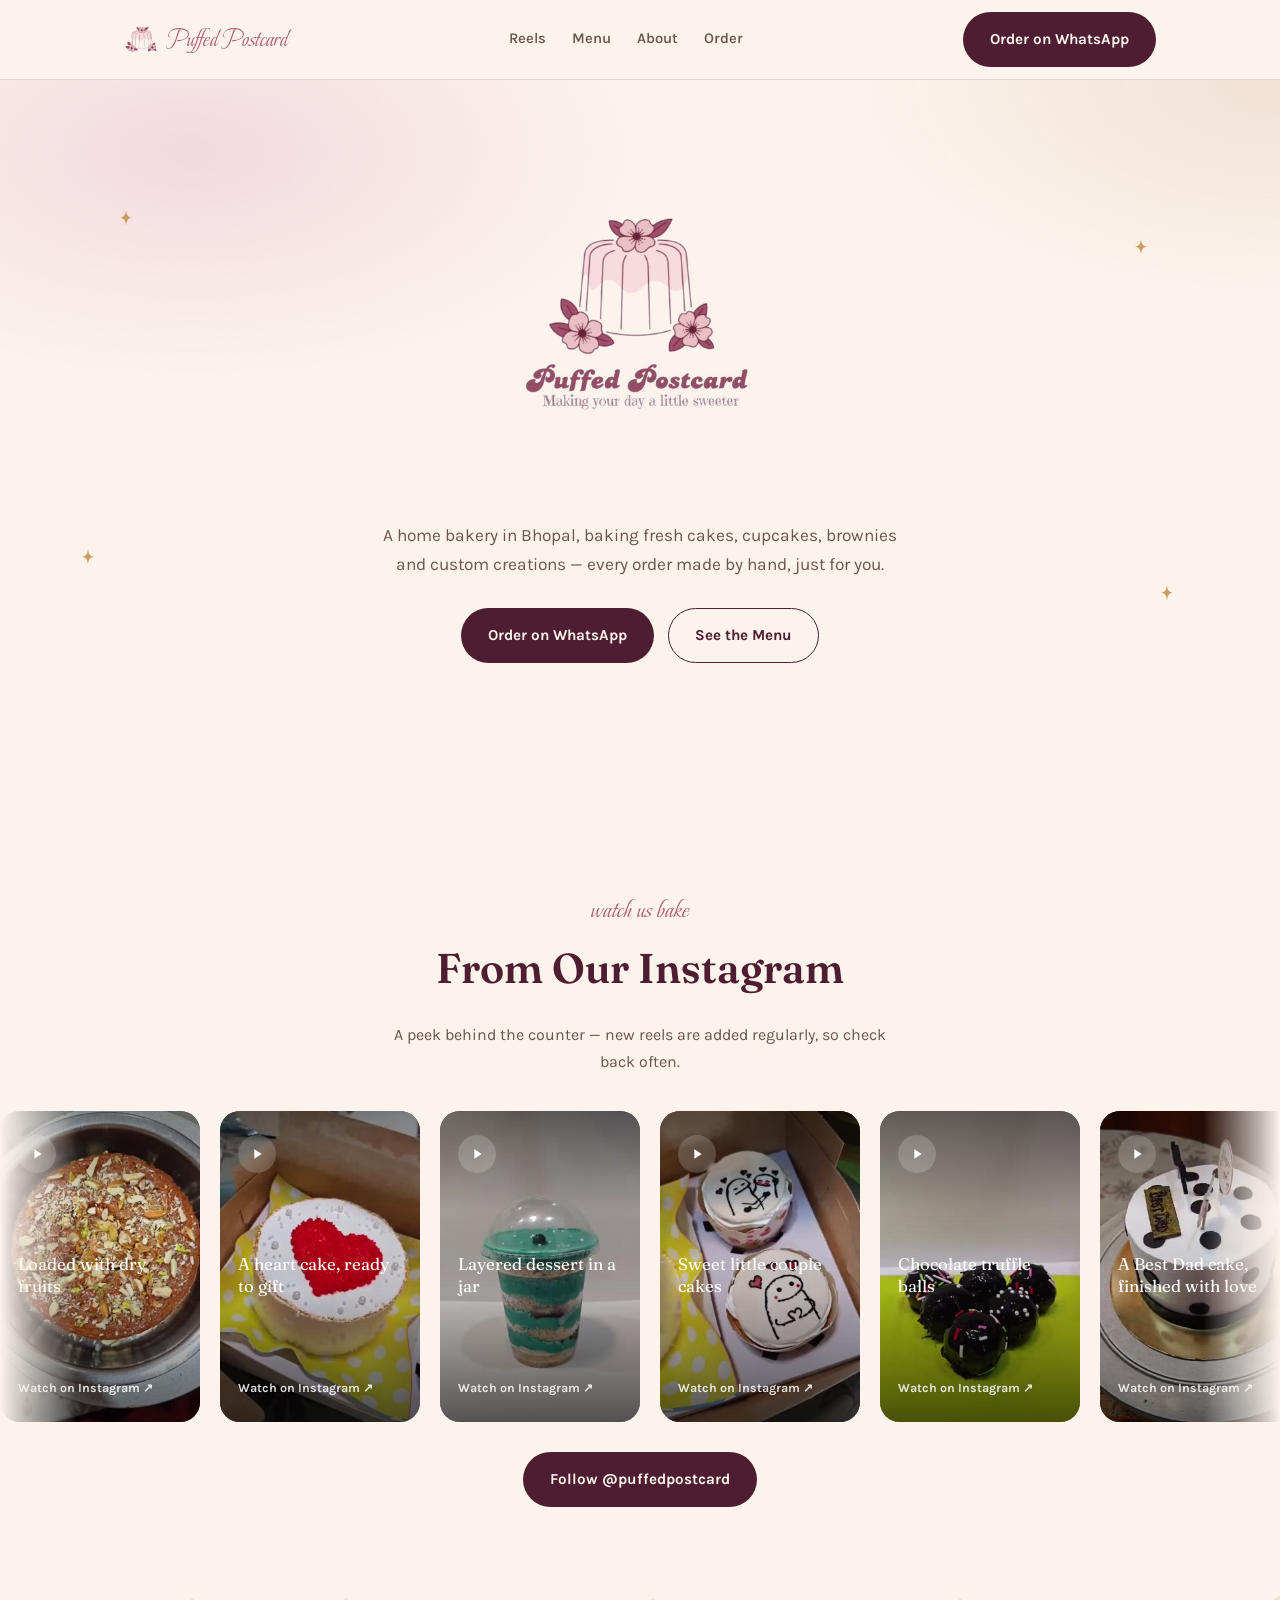
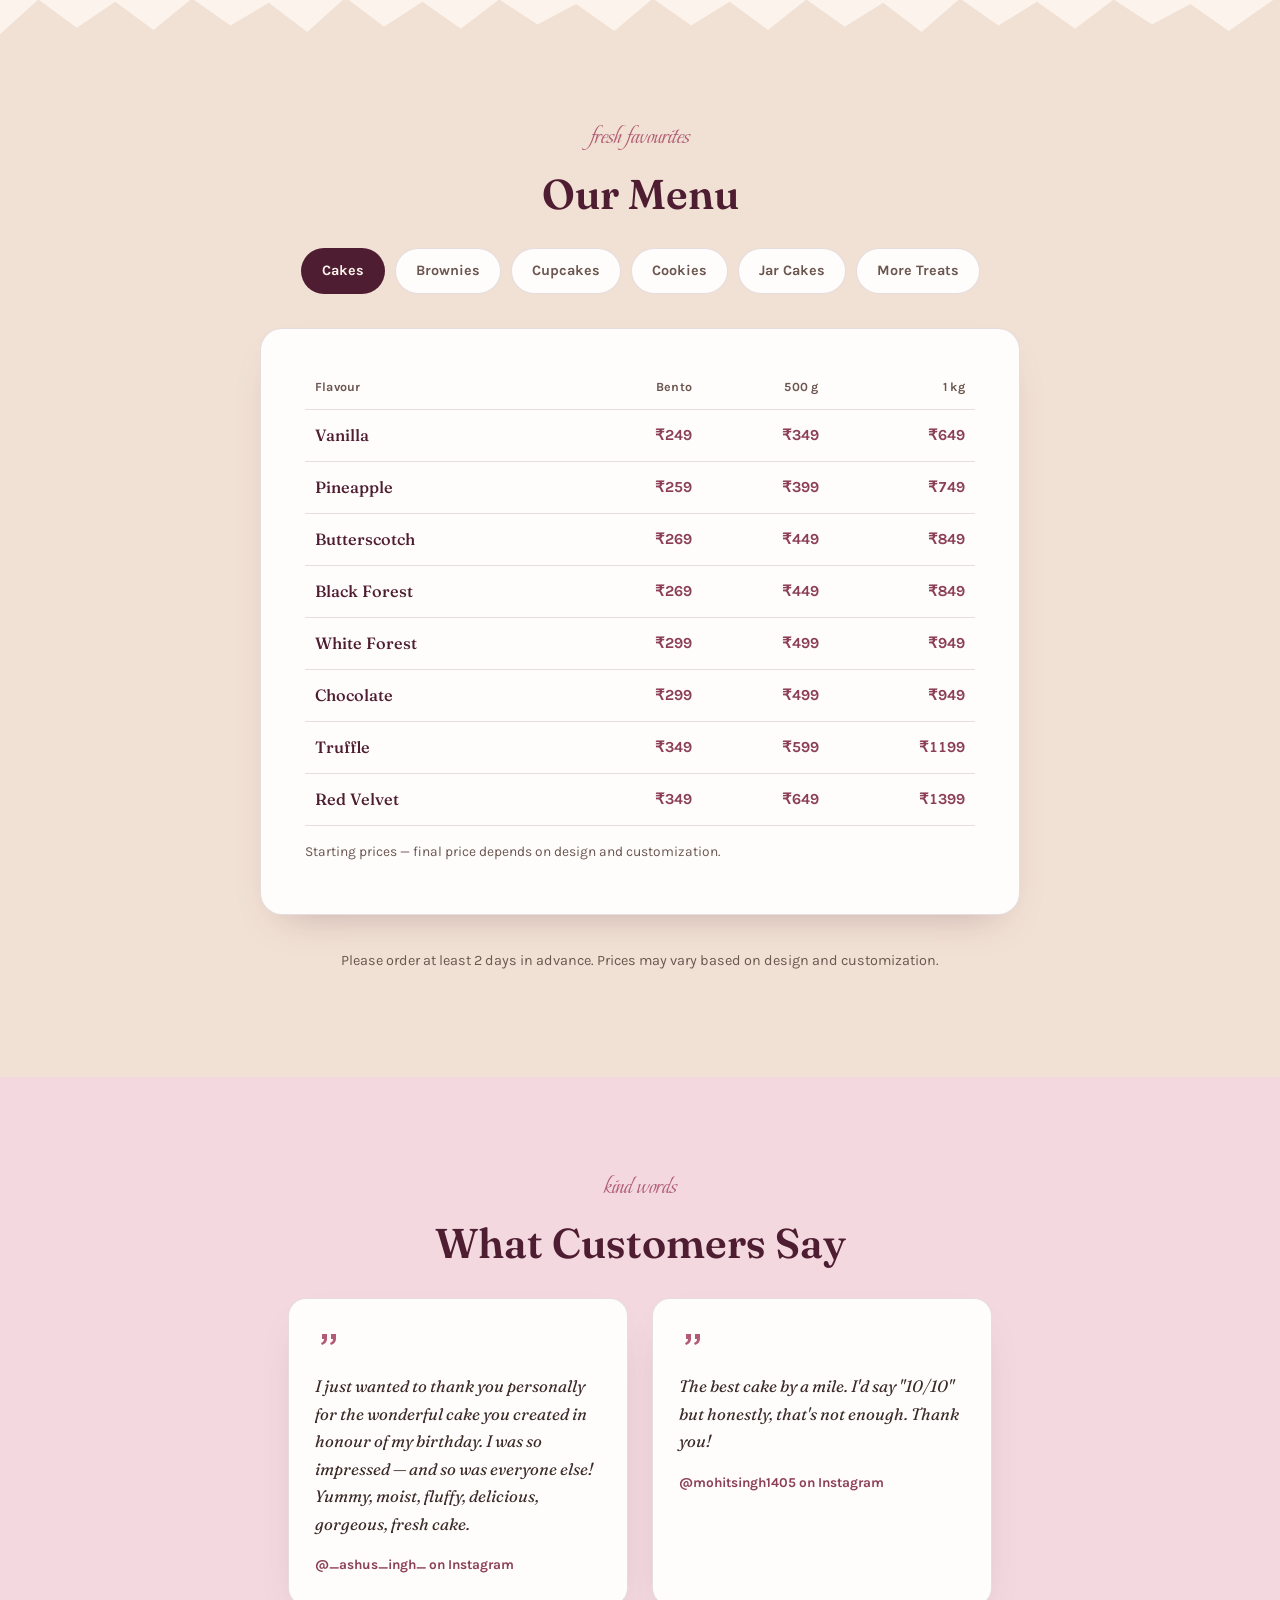
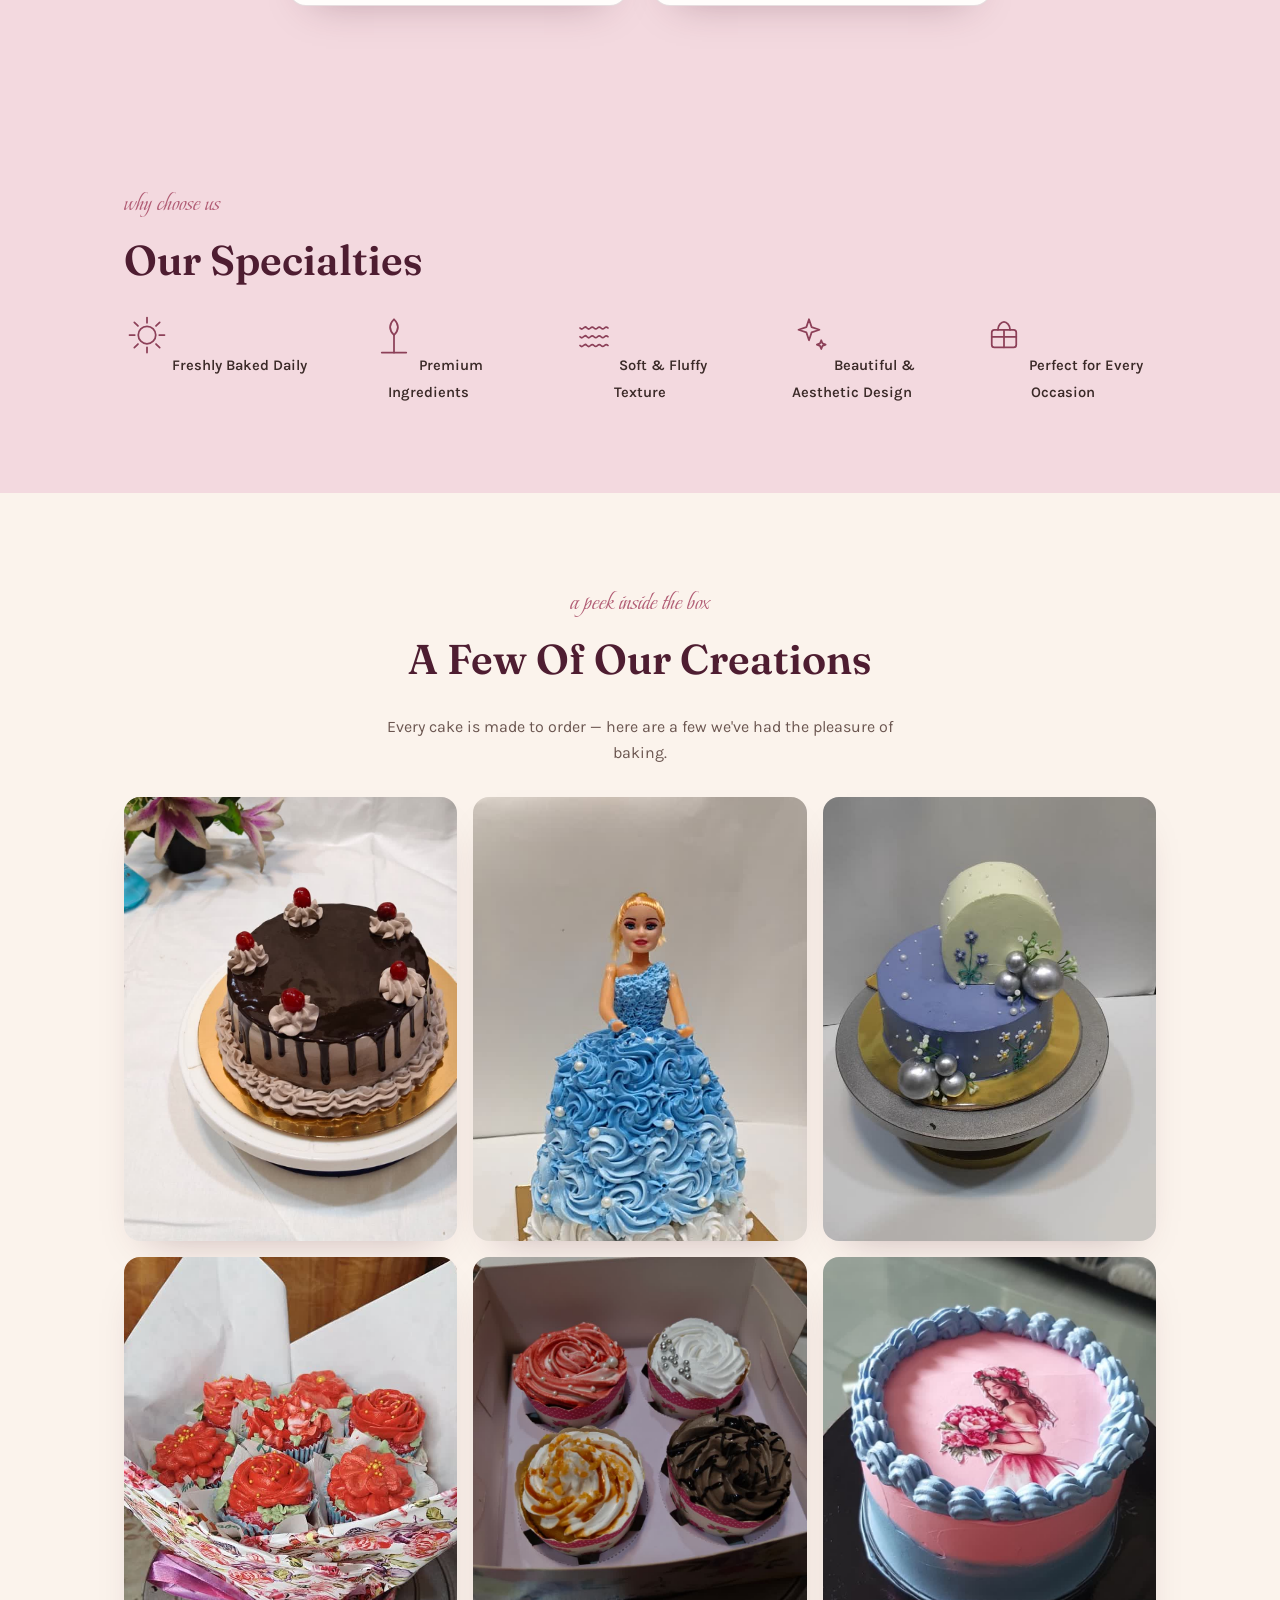
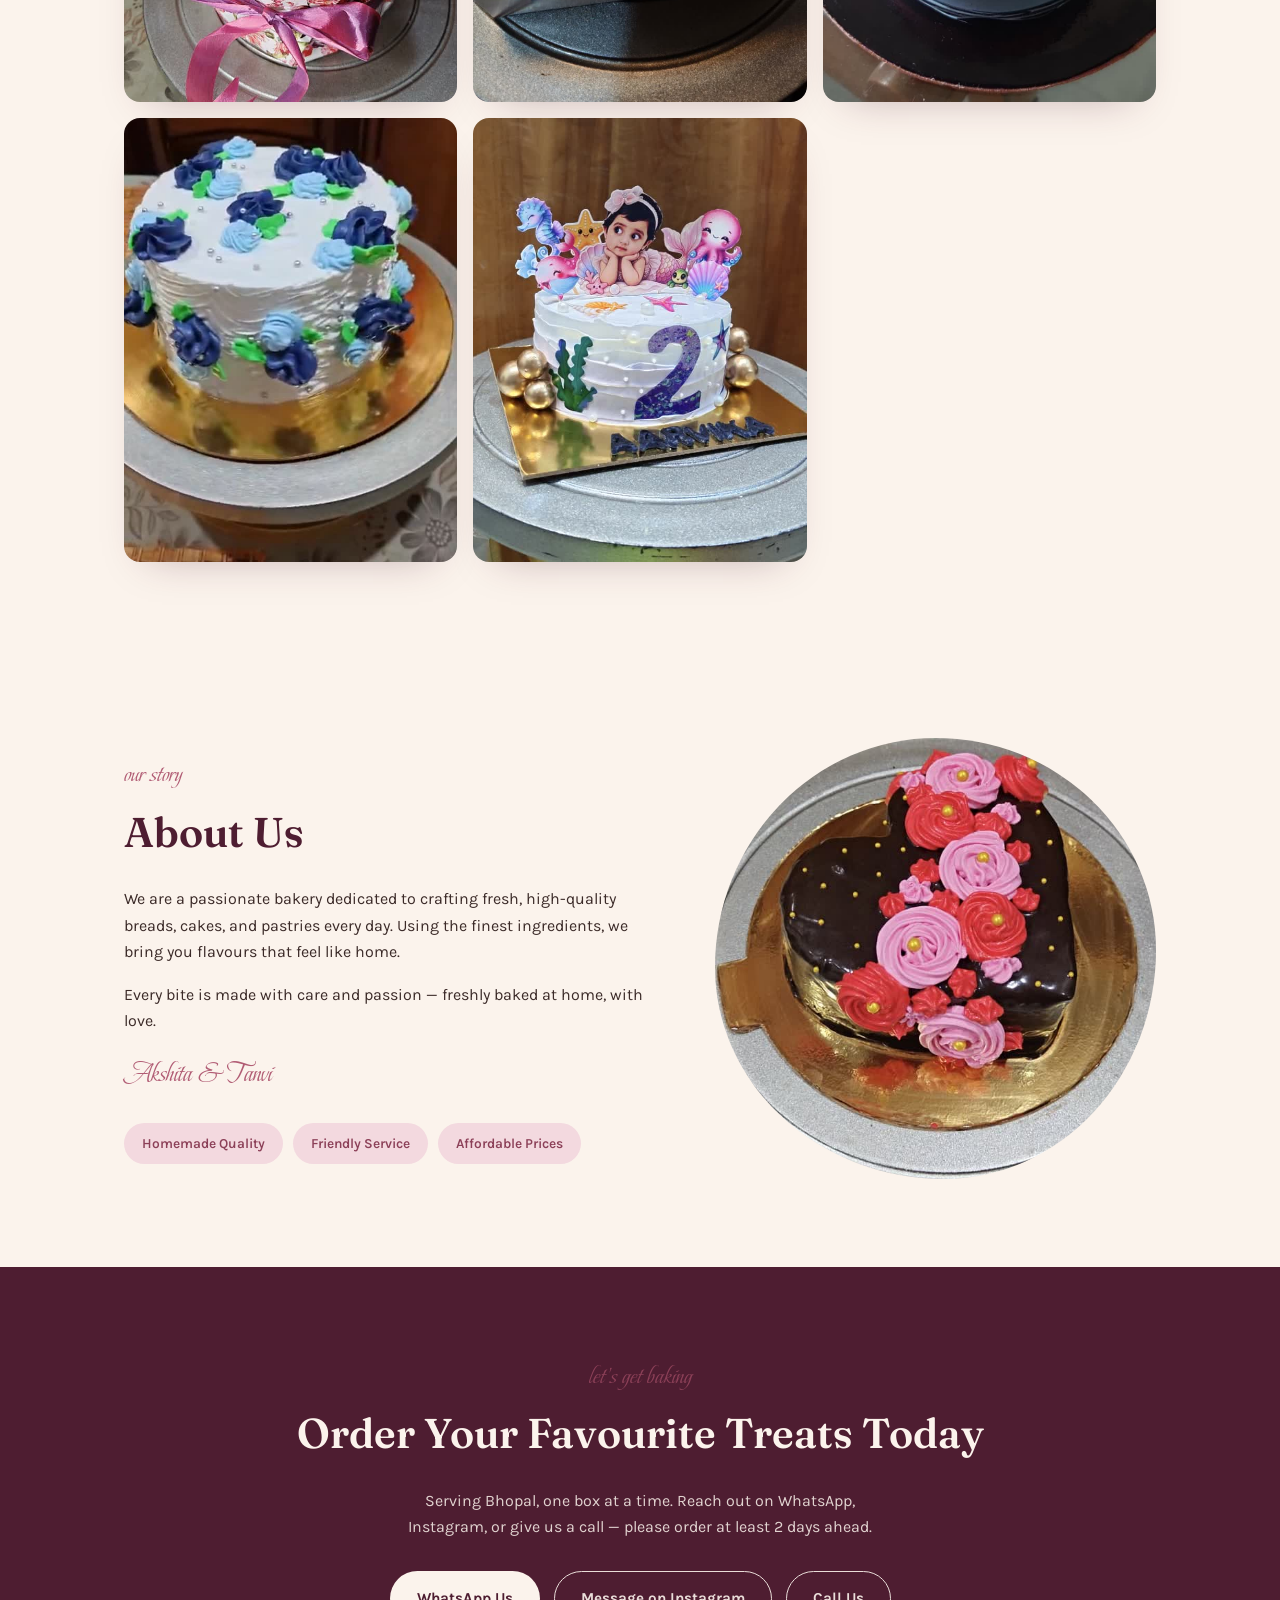
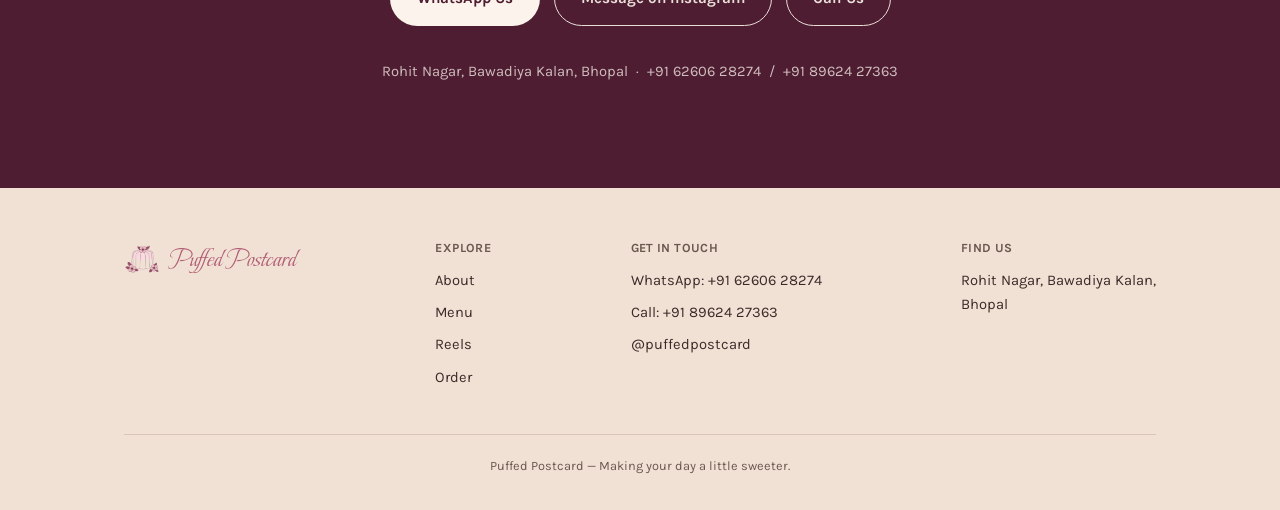
==== commit 66b6fcba: "Move Cookies and Jar Cakes into the permanent menu; shrink stall section Cookies and Jar Cakes (Clas" ====
--- a/index.html
+++ b/index.html
@@ -85,59 +85,20 @@
 
 <!--
   STALL EVENT — one-off for the Garba Night stall on 15 October.
-  Remove this whole section (or update the details) once the event has
-  passed. "New" badges below auto-hide 30 days after data-new-until via
-  the script at the end of the page — bump that date if these items stay
-  on beyond that.
+  This whole section removes itself from the page automatically after
+  data-hide-until (see the script at the end of the page) — no manual
+  cleanup needed once the event has passed. To change the date, edit
+  data-hide-until below.
 -->
-<section id="stall-event">
+<section id="stall-event" data-hide-until="2026-10-16">
   <div class="wrap">
     <div class="kicker" style="text-align:center;">upcoming event</div>
     <h2 style="text-align:center;">Meet Us at Garba Night</h2>
-    <p style="color:var(--ink-soft); max-width:56ch; margin:0 auto 10px; text-align:center;">We're setting up a stall for Navratri Garba — come say hi and pick up something sweet on your way out.</p>
+    <p style="color:var(--ink-soft); max-width:56ch; margin:0 auto 10px; text-align:center;">We're setting up a stall for Navratri Garba — come say hi. Our new Cookies and Jar Cakes are now on <a href="#menu">the menu</a>, plus a few extras only available at the stall.</p>
     <p class="event-meta">📅 15 October &nbsp;·&nbsp; 🕔 5 – 10 PM &nbsp;·&nbsp; 📍 Shri Kamal Garden, Rajharsh Colony, Kolar Rd, Sankhedi, Bhopal 462039</p>
 
     <div class="menu-card">
-      <p class="menu-note" style="margin-top:0;">Stall-only menu, available on 15 October — not part of regular online ordering.</p>
-
-      <h4 class="stall-cat">Cookies <span class="stall-unit">(packet of 2)</span></h4>
-      <ul class="piece-list">
-        <li><span class="name">Ajwain Cookies <span class="badge-new" data-new-until="2026-10-22">New</span></span><span class="price">₹18</span></li>
-        <li><span class="name">Choco Chip Cookie <span class="badge-new" data-new-until="2026-10-22">New</span></span><span class="price">₹50</span></li>
-        <li><span class="name">Navratri Special Cookie <span class="badge-new" data-new-until="2026-10-22">New</span></span><span class="price">₹45</span></li>
-      </ul>
-
-      <h4 class="stall-cat">Jar Cakes <span class="stall-unit">(100 ml) — Classic</span></h4>
-      <ul class="piece-list">
-        <li><span class="name">Vanilla <span class="badge-new" data-new-until="2026-10-22">New</span></span><span class="price">₹50</span></li>
-        <li><span class="name">Pineapple <span class="badge-new" data-new-until="2026-10-22">New</span></span><span class="price">₹60</span></li>
-        <li><span class="name">Butterscotch <span class="badge-new" data-new-until="2026-10-22">New</span></span><span class="price">₹60</span></li>
-        <li><span class="name">Chocolate <span class="badge-new" data-new-until="2026-10-22">New</span></span><span class="price">₹60</span></li>
-      </ul>
-
-      <h4 class="stall-cat">Jar Cakes <span class="stall-unit">— Signature</span></h4>
-      <ul class="piece-list">
-        <li><span class="name">Cookie and Cream <span class="badge-new" data-new-until="2026-10-22">New</span></span><span class="price">₹70</span></li>
-        <li><span class="name">Oreo <span class="badge-new" data-new-until="2026-10-22">New</span></span><span class="price">₹70</span></li>
-        <li><span class="name">Truffle <span class="badge-new" data-new-until="2026-10-22">New</span></span><span class="price">₹80</span></li>
-      </ul>
-
-      <h4 class="stall-cat">Jar Cakes <span class="stall-unit">— Premium</span></h4>
-      <ul class="piece-list">
-        <li><span class="name">Blueberry <span class="badge-new" data-new-until="2026-10-22">New</span></span><span class="price">₹90</span></li>
-        <li><span class="name">Strawberry <span class="badge-new" data-new-until="2026-10-22">New</span></span><span class="price">₹90</span></li>
-        <li><span class="name">Red Velvet <span class="badge-new" data-new-until="2026-10-22">New</span></span><span class="price">₹90</span></li>
-      </ul>
-
-      <h4 class="stall-cat">Combos</h4>
-      <ul class="piece-list">
-        <li><span class="name">Classic, any 2</span><span class="price">₹99</span></li>
-        <li><span class="name">Signature, any 2</span><span class="price">₹139</span></li>
-        <li><span class="name">Premium, any 2</span><span class="price">₹169</span></li>
-      </ul>
-      <p class="menu-note">Mix &amp; match: any 2 → ₹15 off &nbsp;·&nbsp; any 4 → ₹45 off</p>
-
-      <h4 class="stall-cat">Also at the Stall</h4>
+      <h4 class="menu-subcat" style="margin-top:0;">Only at the Stall</h4>
       <ul class="piece-list">
         <li><span class="name">Tea Cake <span class="badge-new" data-new-until="2026-10-22">New</span></span><span class="price">Ask at the stall</span></li>
         <li><span class="name">Brownie <span class="badge-new" data-new-until="2026-10-22">New</span></span><span class="price">Ask at the stall</span></li>
@@ -258,12 +219,16 @@
       <input type="radio" name="mtab" id="mtab-cakes" class="mtab-input" checked>
       <input type="radio" name="mtab" id="mtab-brownies" class="mtab-input">
       <input type="radio" name="mtab" id="mtab-cupcakes" class="mtab-input">
+      <input type="radio" name="mtab" id="mtab-cookies" class="mtab-input">
+      <input type="radio" name="mtab" id="mtab-jarcakes" class="mtab-input">
       <input type="radio" name="mtab" id="mtab-more" class="mtab-input">
 
       <div class="tab-bar">
         <label for="mtab-cakes">Cakes</label>
         <label for="mtab-brownies">Brownies</label>
         <label for="mtab-cupcakes">Cupcakes</label>
+        <label for="mtab-cookies">Cookies</label>
+        <label for="mtab-jarcakes">Jar Cakes</label>
         <label for="mtab-more">More Treats</label>
       </div>
 
@@ -309,6 +274,41 @@
         </div>
       </div>
 
+      <div class="tab-panel panel-cookies">
+        <div class="menu-card">
+          <ul class="piece-list">
+            <li><span class="name">Ajwain Cookies <span class="badge-new" data-new-until="2026-10-22">New</span></span><span class="price">₹18 / packet of 2</span></li>
+            <li><span class="name">Choco Chip Cookie <span class="badge-new" data-new-until="2026-10-22">New</span></span><span class="price">₹50 / packet of 2</span></li>
+            <li><span class="name">Navratri Special Cookie <span class="badge-new" data-new-until="2026-10-22">New</span></span><span class="price">₹45 / packet of 2</span></li>
+          </ul>
+        </div>
+      </div>
+
+      <div class="tab-panel panel-jarcakes">
+        <div class="menu-card">
+          <h4 class="menu-subcat">Classic <span class="menu-subunit">(100 ml)</span></h4>
+          <ul class="piece-list">
+            <li><span class="name">Vanilla <span class="badge-new" data-new-until="2026-10-22">New</span></span><span class="price">₹50</span></li>
+            <li><span class="name">Pineapple <span class="badge-new" data-new-until="2026-10-22">New</span></span><span class="price">₹60</span></li>
+            <li><span class="name">Butterscotch <span class="badge-new" data-new-until="2026-10-22">New</span></span><span class="price">₹60</span></li>
+            <li><span class="name">Chocolate <span class="badge-new" data-new-until="2026-10-22">New</span></span><span class="price">₹60</span></li>
+          </ul>
+          <h4 class="menu-subcat">Signature</h4>
+          <ul class="piece-list">
+            <li><span class="name">Cookie and Cream <span class="badge-new" data-new-until="2026-10-22">New</span></span><span class="price">₹70</span></li>
+            <li><span class="name">Oreo <span class="badge-new" data-new-until="2026-10-22">New</span></span><span class="price">₹70</span></li>
+            <li><span class="name">Truffle <span class="badge-new" data-new-until="2026-10-22">New</span></span><span class="price">₹80</span></li>
+          </ul>
+          <h4 class="menu-subcat">Premium</h4>
+          <ul class="piece-list">
+            <li><span class="name">Blueberry <span class="badge-new" data-new-until="2026-10-22">New</span></span><span class="price">₹90</span></li>
+            <li><span class="name">Strawberry <span class="badge-new" data-new-until="2026-10-22">New</span></span><span class="price">₹90</span></li>
+            <li><span class="name">Red Velvet <span class="badge-new" data-new-until="2026-10-22">New</span></span><span class="price">₹90</span></li>
+          </ul>
+          <p class="menu-note">Mix &amp; match: any 2 → ₹15 off &nbsp;·&nbsp; any 4 → ₹45 off.</p>
+        </div>
+      </div>
+
       <div class="tab-panel panel-more">
         <div class="menu-card">
           <div class="more-grid">
@@ -478,6 +478,14 @@
       badge.remove();
     }
   });
+
+  // Whole sections (e.g. #stall-event) can carry a data-hide-until date to
+  // remove themselves from the page once a one-off event has passed.
+  document.querySelectorAll('[data-hide-until]').forEach(function (el) {
+    if (new Date() > new Date(el.getAttribute('data-hide-until'))) {
+      el.remove();
+    }
+  });
 </script>
 </body>
 </html>
--- a/styles.css
+++ b/styles.css
@@ -197,16 +197,22 @@
   #mtab-cakes:checked ~ .tab-bar label[for="mtab-cakes"],
   #mtab-brownies:checked ~ .tab-bar label[for="mtab-brownies"],
   #mtab-cupcakes:checked ~ .tab-bar label[for="mtab-cupcakes"],
+  #mtab-cookies:checked ~ .tab-bar label[for="mtab-cookies"],
+  #mtab-jarcakes:checked ~ .tab-bar label[for="mtab-jarcakes"],
   #mtab-more:checked ~ .tab-bar label[for="mtab-more"]{
     background:var(--surface-strong); color:var(--on-surface-strong);
   }
   #mtab-cakes:checked ~ .panel-cakes{display:block;}
   #mtab-brownies:checked ~ .panel-brownies{display:block;}
   #mtab-cupcakes:checked ~ .panel-cupcakes{display:block;}
+  #mtab-cookies:checked ~ .panel-cookies{display:block;}
+  #mtab-jarcakes:checked ~ .panel-jarcakes{display:block;}
   #mtab-more:checked ~ .panel-more{display:block;}
   #mtab-cakes:focus-visible ~ .tab-bar label[for="mtab-cakes"],
   #mtab-brownies:focus-visible ~ .tab-bar label[for="mtab-brownies"],
   #mtab-cupcakes:focus-visible ~ .tab-bar label[for="mtab-cupcakes"],
+  #mtab-cookies:focus-visible ~ .tab-bar label[for="mtab-cookies"],
+  #mtab-jarcakes:focus-visible ~ .tab-bar label[for="mtab-jarcakes"],
   #mtab-more:focus-visible ~ .tab-bar label[for="mtab-more"]{
     outline:3px solid var(--rose-deep); outline-offset:3px;
   }
@@ -252,12 +258,12 @@
     text-align:center; font-size:0.92rem; font-weight:600; color:var(--rose-deep);
     margin:0 0 30px;
   }
-  .stall-cat{
+  .menu-subcat{
     font-family:'Fraunces', serif; font-weight:600; color:var(--plum); font-size:1rem;
     margin:24px 0 4px;
   }
-  .stall-cat:first-of-type{margin-top:20px;}
-  .stall-unit{font-family:'Karla', sans-serif; font-weight:400; font-size:0.8rem; color:var(--ink-soft);}
+  .menu-subcat:first-of-type{margin-top:20px;}
+  .menu-subunit{font-family:'Karla', sans-serif; font-weight:400; font-size:0.8rem; color:var(--ink-soft);}
 
   .more-grid{display:grid; grid-template-columns:repeat(3,1fr); gap:16px; margin-bottom:20px;}
   .more-card{
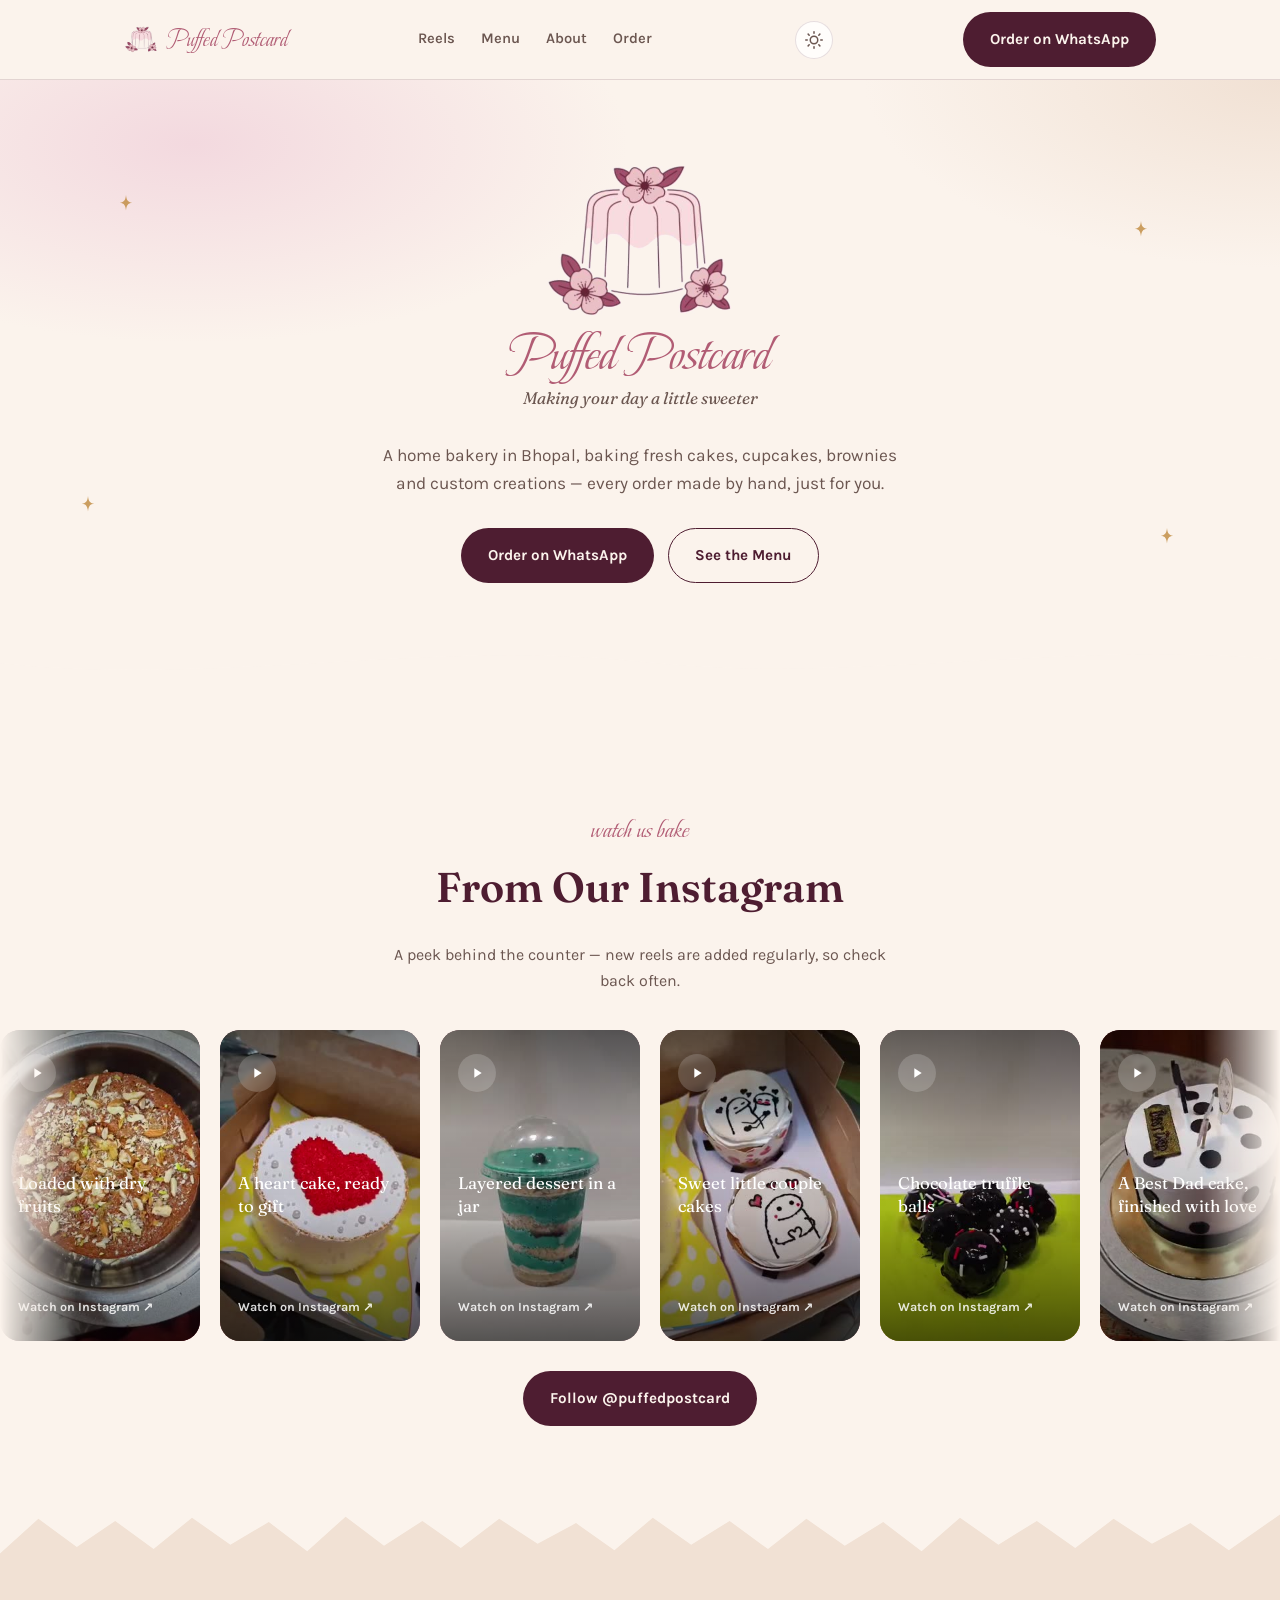
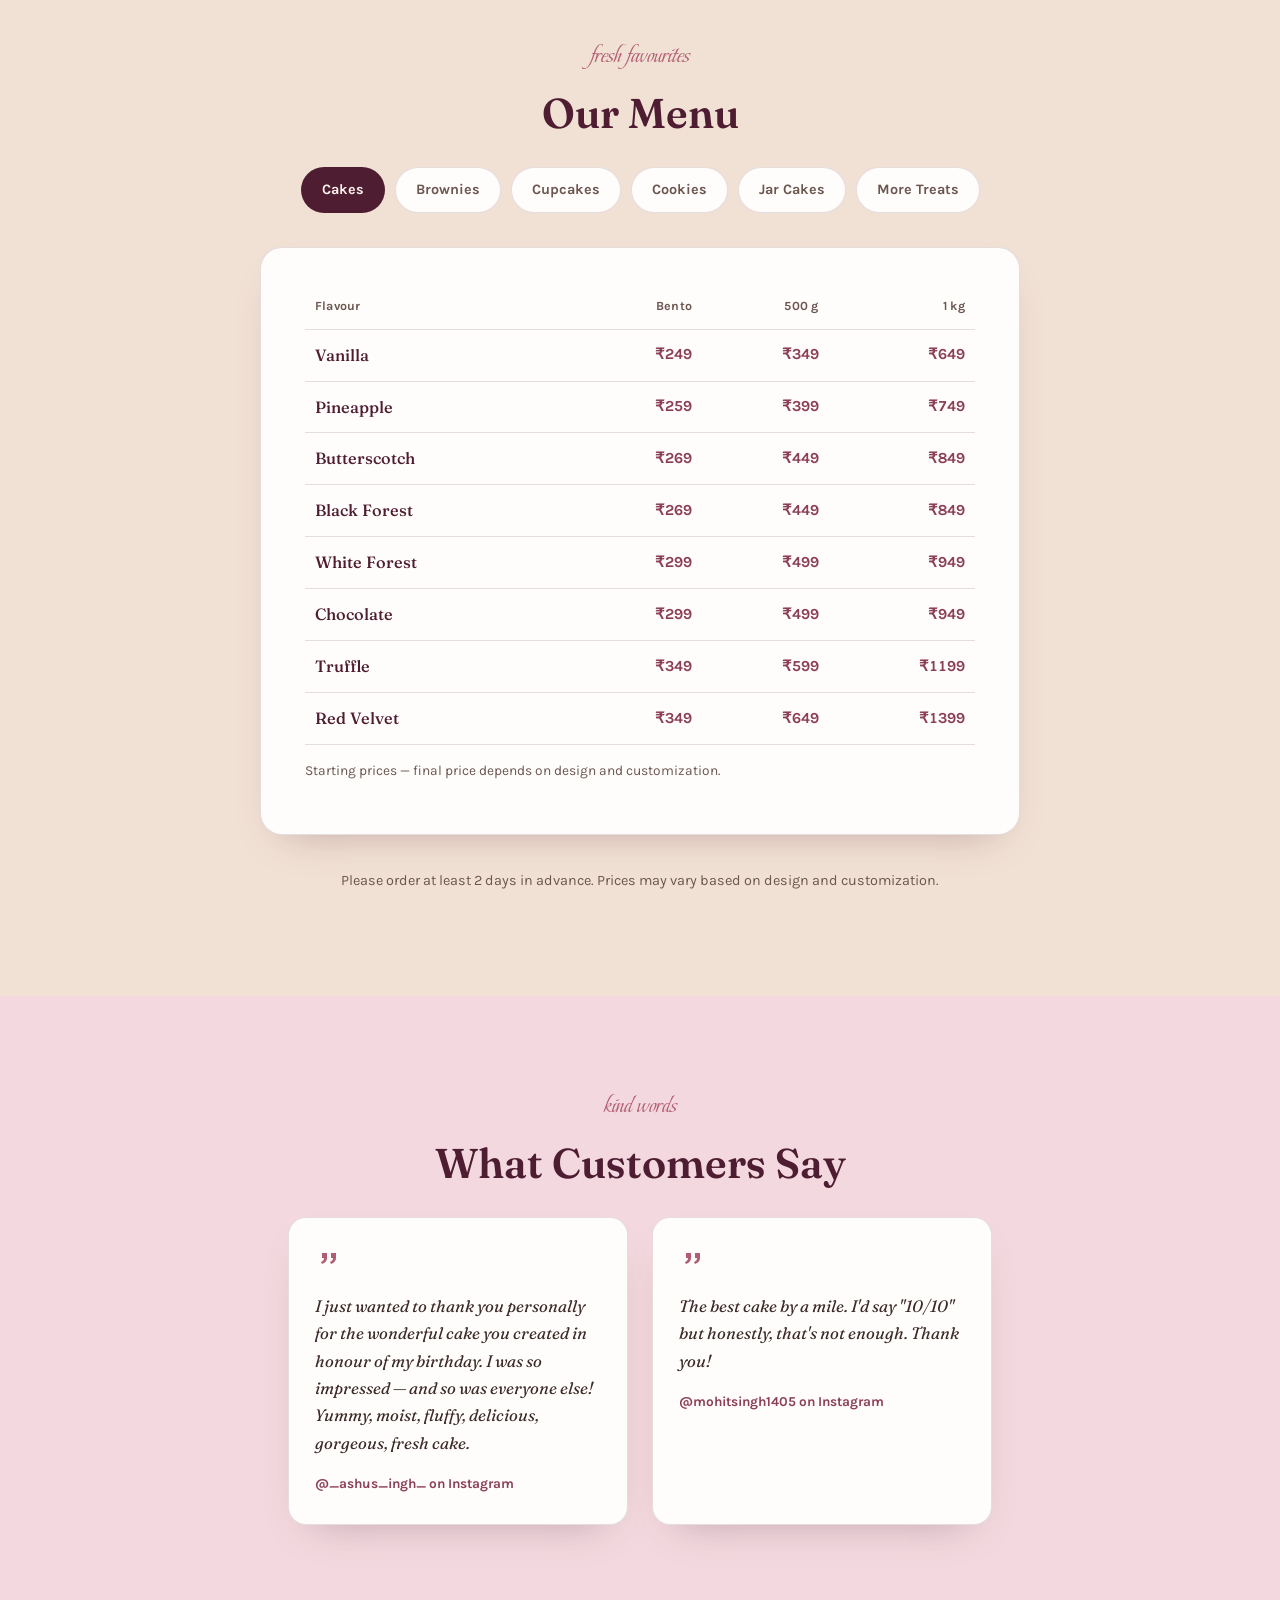
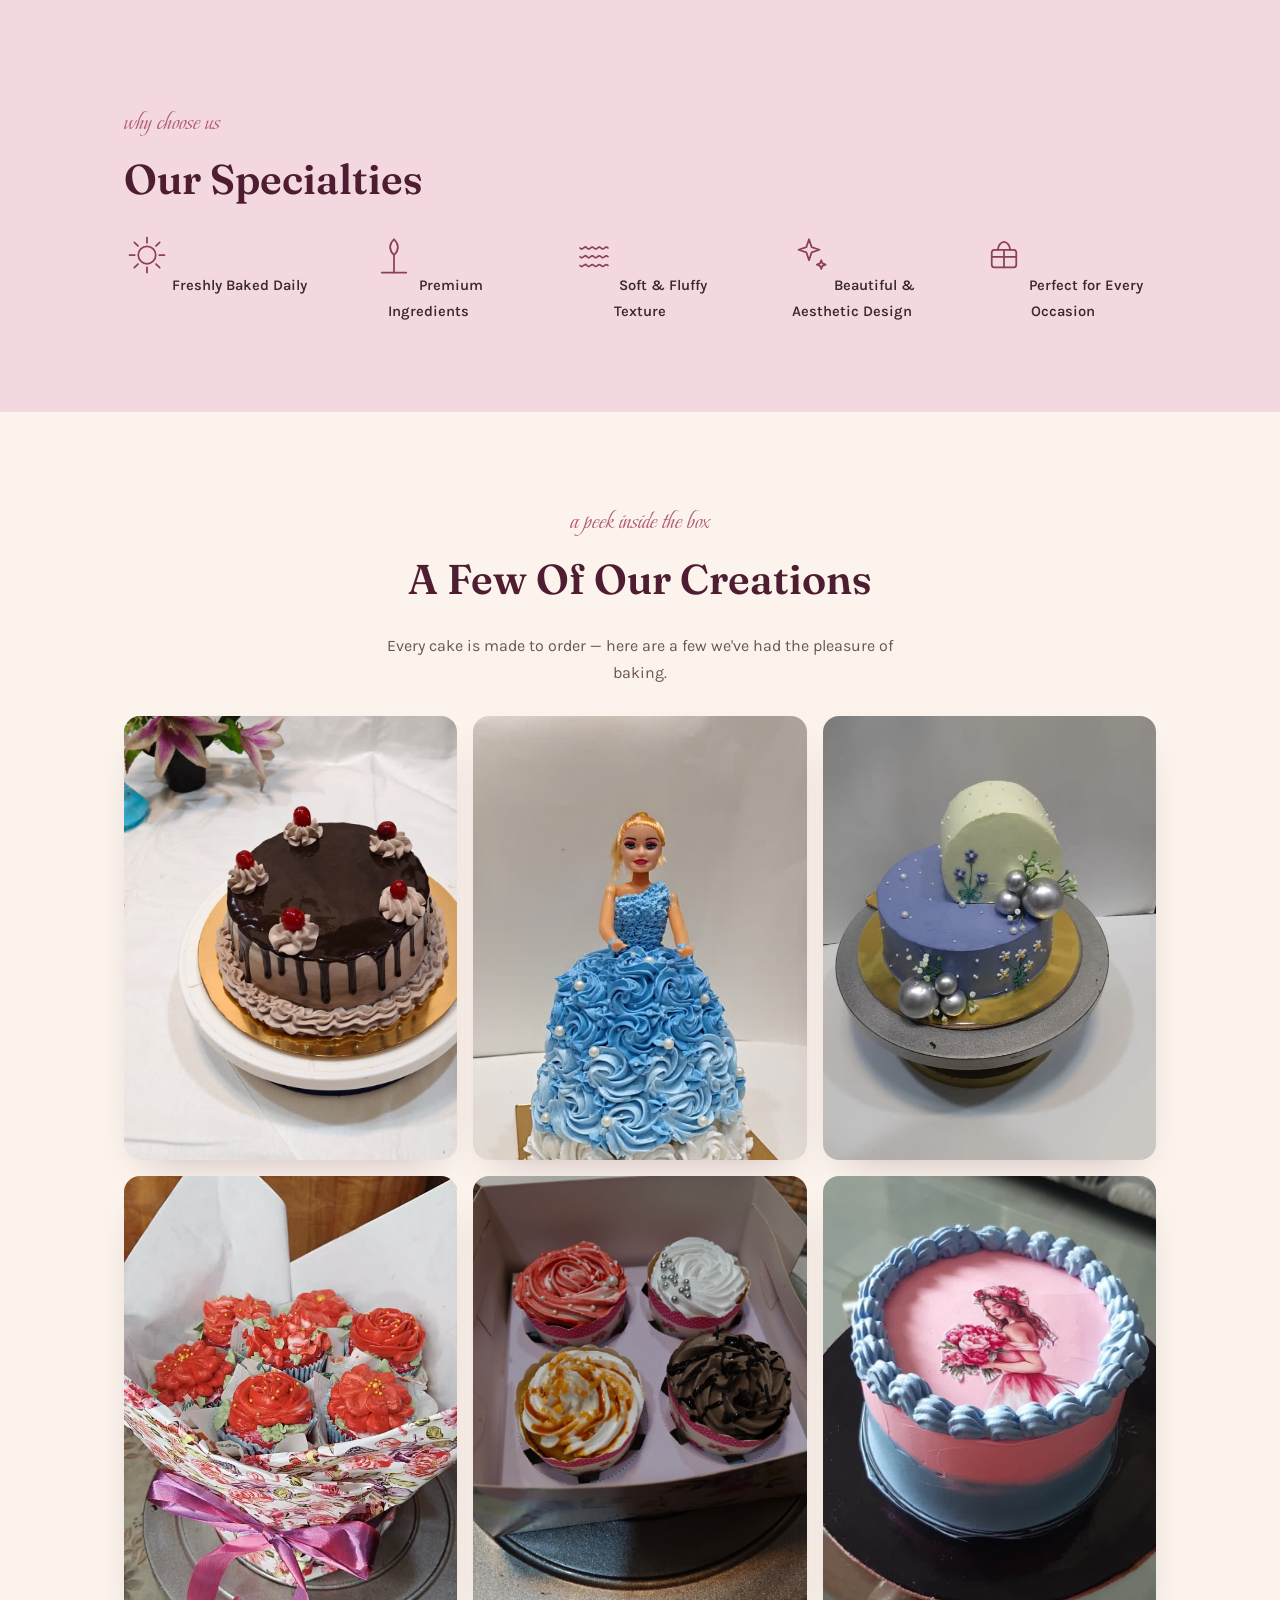
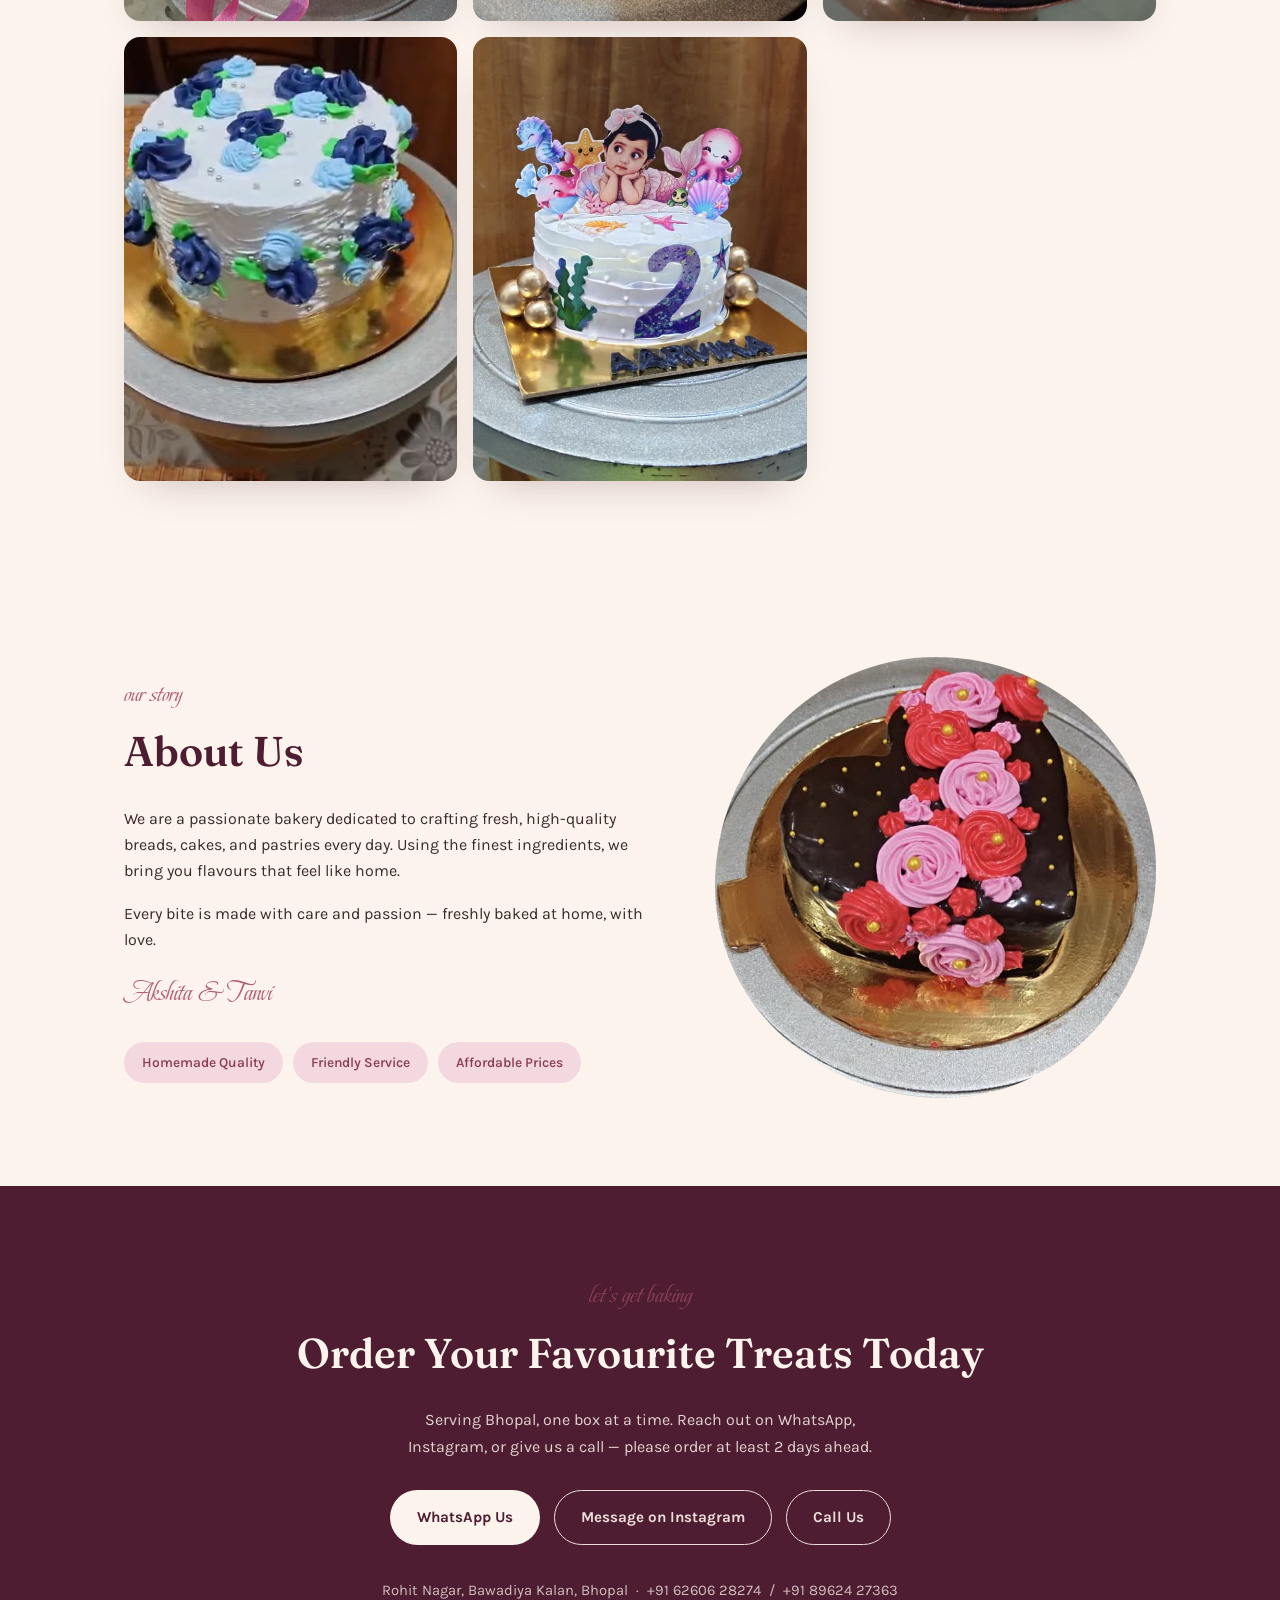
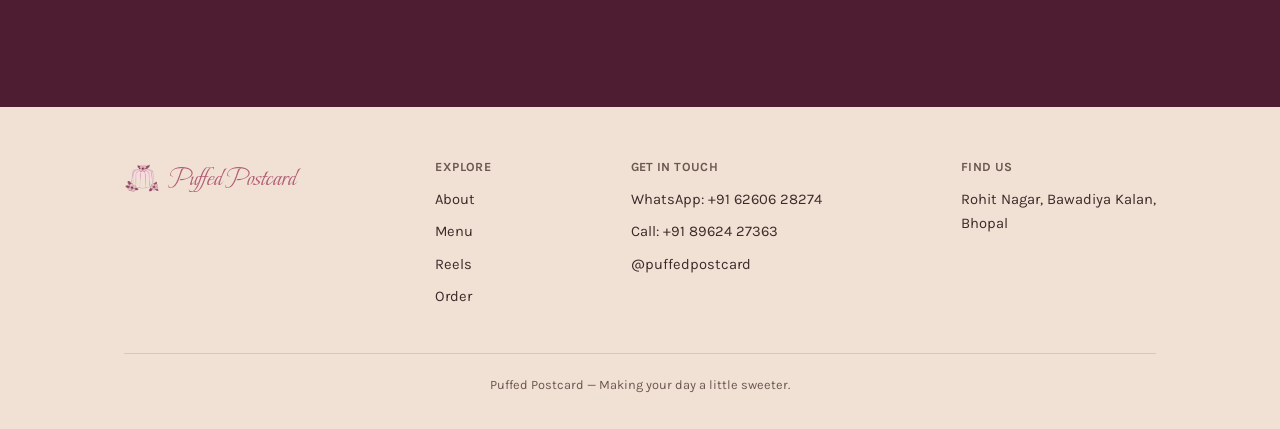
==== commit bfb2197b: "Fix blurry hero logo and add a manual light/dark theme toggle The hero used logo-full.png, which has" ====
--- a/index.html
+++ b/index.html
@@ -3,6 +3,14 @@
 <head>
 <meta charset="UTF-8">
 <meta name="viewport" content="width=device-width, initial-scale=1.0">
+<script>
+  try {
+    var savedTheme = localStorage.getItem('theme');
+    if (savedTheme === 'light' || savedTheme === 'dark') {
+      document.documentElement.setAttribute('data-theme', savedTheme);
+    }
+  } catch (e) {}
+</script>
 <title>Puffed Postcard | Home Bakery in Bhopal</title>
 <meta name="description" content="Puffed Postcard — a home bakery in Bhopal making fresh cakes, cupcakes, brownies and custom cakes. Order on WhatsApp or Instagram.">
 <link rel="canonical" href="https://puffedpostcard.vercel.app/">
@@ -53,7 +61,7 @@
 <nav class="nav">
   <div class="wrap">
     <a class="brand" href="#top">
-      <img src="assets/logo-mark.png" alt="">
+      <img class="logo-mark" src="assets/logo-mark.png" alt="">
       <span>Puffed Postcard</span>
     </a>
     <div class="nav-links">
@@ -62,6 +70,10 @@
       <a href="#about">About</a>
       <a href="#order" class="nav-order">Order</a>
     </div>
+    <button type="button" class="theme-toggle" id="theme-toggle" aria-label="Switch between light and dark theme">
+      <svg class="icon-sun" viewBox="0 0 24 24" fill="none" stroke="currentColor" stroke-width="2" stroke-linecap="round" aria-hidden="true"><circle cx="12" cy="12" r="5"/><path d="M12 1v2M12 21v2M4.2 4.2l1.4 1.4M18.4 18.4l1.4 1.4M1 12h2M21 12h2M4.2 19.8l1.4-1.4M18.4 5.6l1.4-1.4"/></svg>
+      <svg class="icon-moon" viewBox="0 0 24 24" fill="none" stroke="currentColor" stroke-width="2" stroke-linecap="round" stroke-linejoin="round" aria-hidden="true"><path d="M21 12.8A9 9 0 1 1 11.2 3 7 7 0 0 0 21 12.8Z"/></svg>
+    </button>
     <a class="btn btn-primary nav-cta" href="https://wa.me/916260628274?text=Hi%2C%20I%27d%20like%20to%20place%20an%20order%20with%20Puffed%20Postcard." target="_blank" rel="noopener">Order on WhatsApp</a>
   </div>
 </nav>
@@ -73,7 +85,9 @@
   <div class="spark s4"><svg aria-hidden="true" viewBox="0 0 24 24" fill="currentColor"><path d="M12 0c.6 5.2 1.8 8 6.8 8.4-5 .4-6.2 3.2-6.8 8.4-.6-5.2-1.8-8-6.8-8.4 5-.4 6.2-3.2 6.8-8.4Z"/></svg></div>
   <div class="wrap">
     <h1 class="sr-only">Puffed Postcard — Home Bakery in Bhopal</h1>
-    <img class="hero-logo" src="assets/logo-full.png" alt="Puffed Postcard — Making your day a little sweeter">
+    <img class="hero-logo logo-mark" src="assets/logo-mark.png" alt="">
+    <div class="hero-word">Puffed Postcard</div>
+    <p class="hero-tag">Making your day a little sweeter</p>
     <p class="lead">A home bakery in Bhopal, baking fresh cakes, cupcakes, brownies and custom creations — every order made by hand, just for you.</p>
     <div class="hero-ctas">
       <a class="btn btn-primary" href="https://wa.me/916260628274?text=Hi%2C%20I%27d%20like%20to%20place%20an%20order%20with%20Puffed%20Postcard." target="_blank" rel="noopener">Order on WhatsApp</a>
@@ -437,7 +451,7 @@
   <div class="wrap">
     <div class="foot-grid">
       <div class="foot-brand">
-        <img src="assets/logo-mark.png" alt="">
+        <img class="logo-mark" src="assets/logo-mark.png" alt="">
         <span>Puffed Postcard</span>
       </div>
       <div class="foot-col">
@@ -464,6 +478,17 @@
 
 
 <script>
+  // Manual light/dark toggle. The inline script in <head> already applies
+  // any saved choice before first paint; this just wires up the click.
+  document.getElementById('theme-toggle').addEventListener('click', function () {
+    var root = document.documentElement;
+    var current = root.getAttribute('data-theme');
+    var isDark = current ? current === 'dark' : window.matchMedia('(prefers-color-scheme: dark)').matches;
+    var next = isDark ? 'light' : 'dark';
+    root.setAttribute('data-theme', next);
+    try { localStorage.setItem('theme', next); } catch (e) {}
+  });
+
   if (window.matchMedia('(prefers-reduced-motion: reduce)').matches) {
     document.querySelectorAll('.reel-card video').forEach(function (v) {
       v.removeAttribute('autoplay');
--- a/styles.css
+++ b/styles.css
@@ -125,6 +125,33 @@
     .nav-links{gap:14px;}
   }
 
+  /* ---------- theme toggle ---------- */
+  .theme-toggle{
+    display:inline-flex; align-items:center; justify-content:center; flex-shrink:0;
+    width:38px; height:38px; border-radius:50%; border:1px solid var(--line);
+    background:var(--card-bg); color:var(--ink-soft); cursor:pointer;
+    margin-left:14px; padding:0; transition:color .15s ease, border-color .15s ease;
+  }
+  .theme-toggle:hover{color:var(--rose-deep); border-color:var(--rose-deep);}
+  .theme-toggle svg{width:18px; height:18px;}
+  .theme-toggle .icon-moon{display:none;}
+  @media (prefers-color-scheme: dark){
+    :root:not([data-theme="light"]) .theme-toggle .icon-sun{display:none;}
+    :root:not([data-theme="light"]) .theme-toggle .icon-moon{display:block;}
+  }
+  :root[data-theme="dark"] .theme-toggle .icon-sun{display:none;}
+  :root[data-theme="dark"] .theme-toggle .icon-moon{display:block;}
+  :root[data-theme="light"] .theme-toggle .icon-sun{display:block;}
+  :root[data-theme="light"] .theme-toggle .icon-moon{display:none;}
+
+  /* logo-mark.png is drawn in plum linework for a light background; on a
+     dark background it goes nearly invisible, so reverse it to the white
+     silhouette treatment from the brand guidelines ("on plum") instead. */
+  @media (prefers-color-scheme: dark){
+    :root:not([data-theme="light"]) .logo-mark{filter:brightness(0) invert(1);}
+  }
+  :root[data-theme="dark"] .logo-mark{filter:brightness(0) invert(1);}
+
   /* ---------- hero ---------- */
   .hero{
     position:relative;
@@ -145,7 +172,15 @@
   @keyframes twinkle{0%,100%{opacity:.35; transform:scale(0.85);}50%{opacity:1; transform:scale(1);}}
   @media (prefers-reduced-motion: reduce){ .spark{animation:none !important;} }
 
-  .hero-logo{width:min(340px, 62vw); margin:10px auto 22px;}
+  .hero-logo{width:min(200px, 44vw); margin:10px auto 0;}
+  .hero-word{
+    font-family:'Beau Rivage', cursive; color:var(--rose);
+    font-size:clamp(2.4rem, 8vw, 3.4rem); line-height:1; margin:6px 0 2px;
+  }
+  .hero-tag{
+    font-family:'Fraunces', serif; font-style:italic; color:var(--ink-soft);
+    font-size:1.05rem; margin:0 0 28px;
+  }
   .hero p.lead{
     max-width:52ch; margin:0 auto 30px; font-size:1.08rem; color:var(--ink-soft);
   }
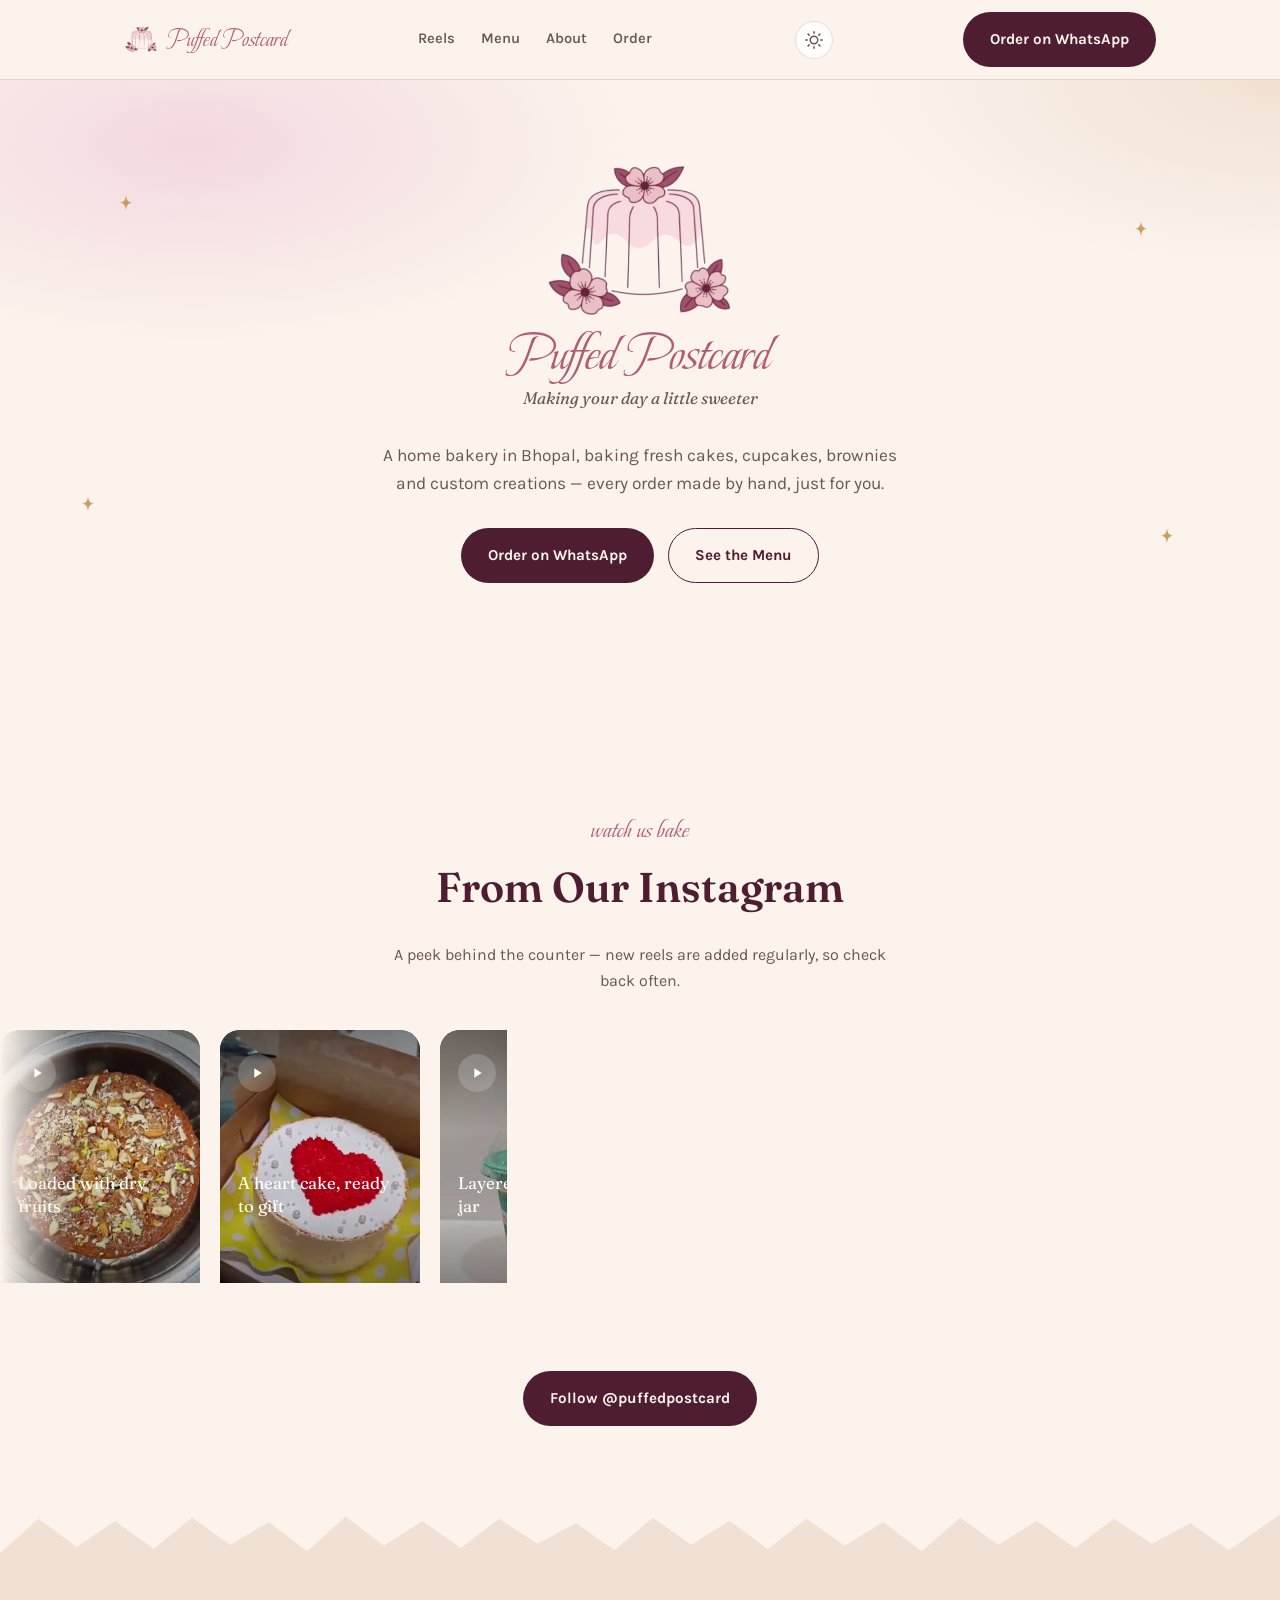
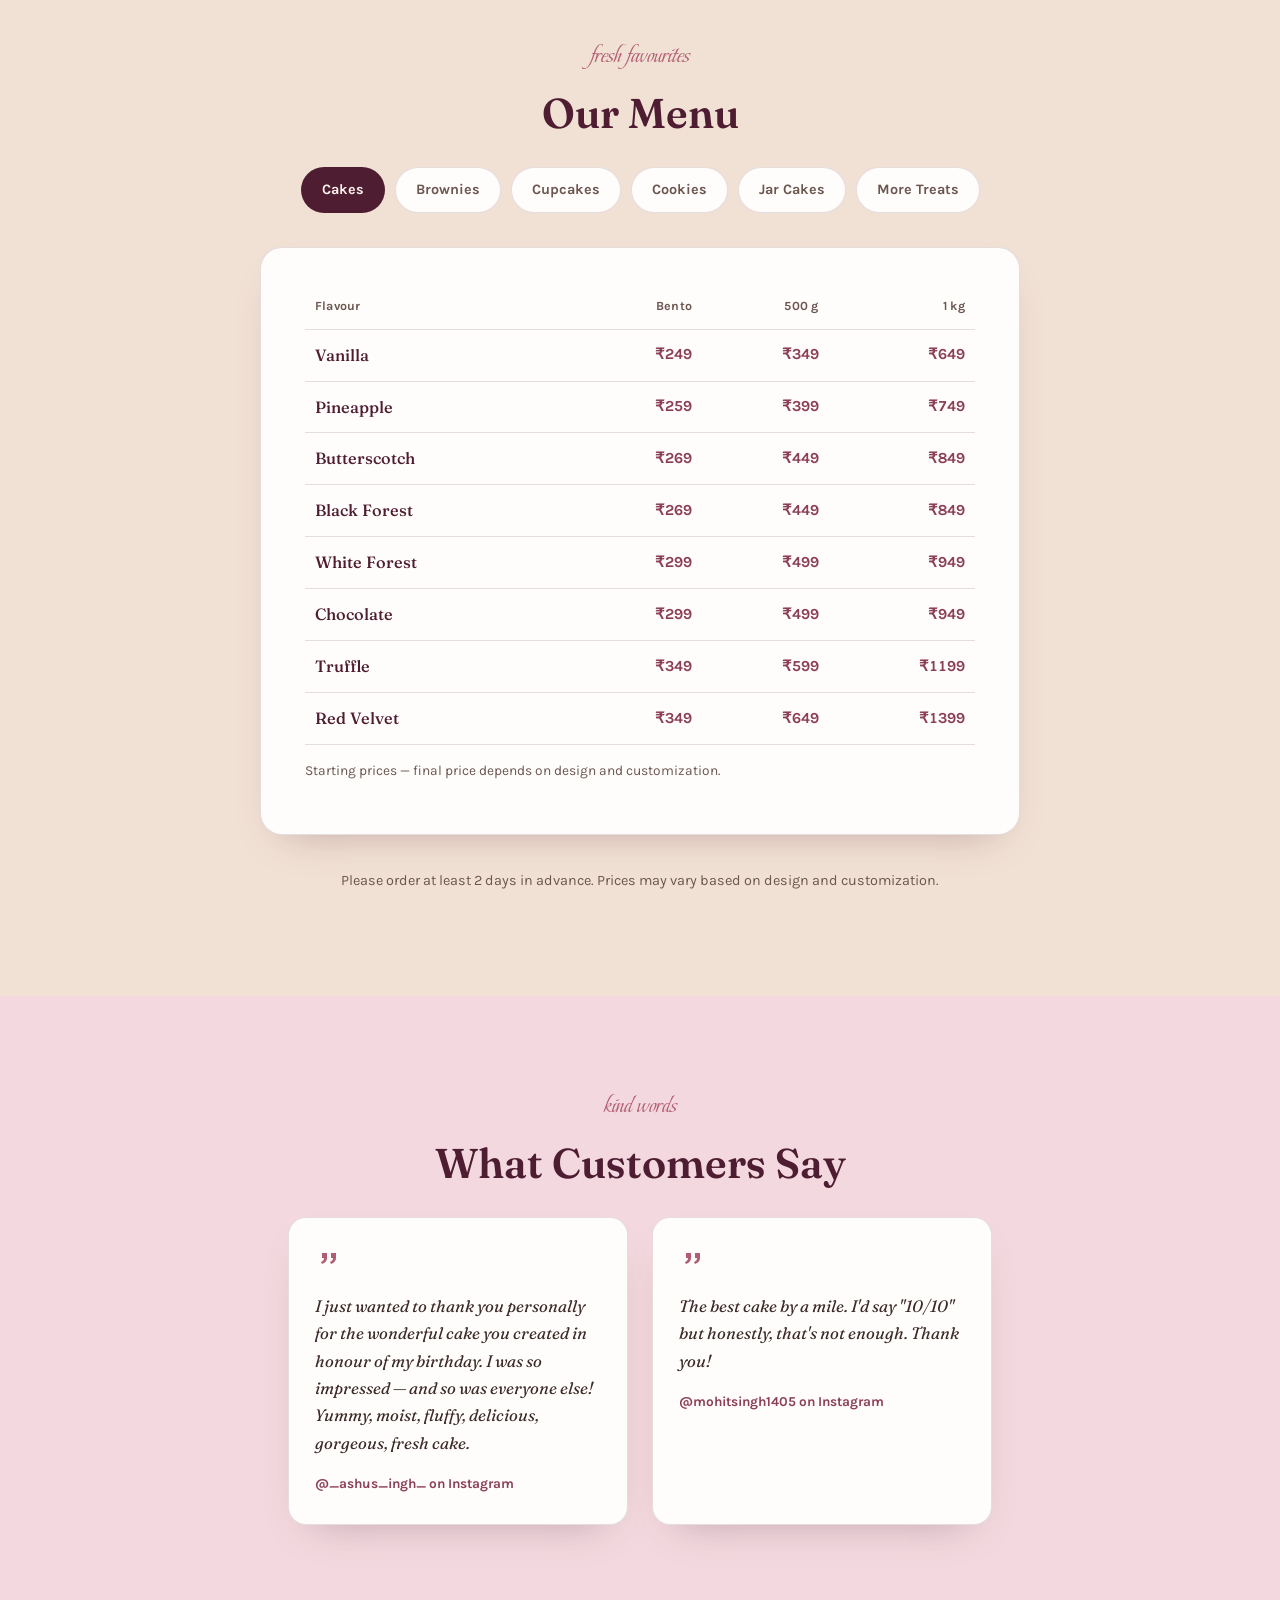
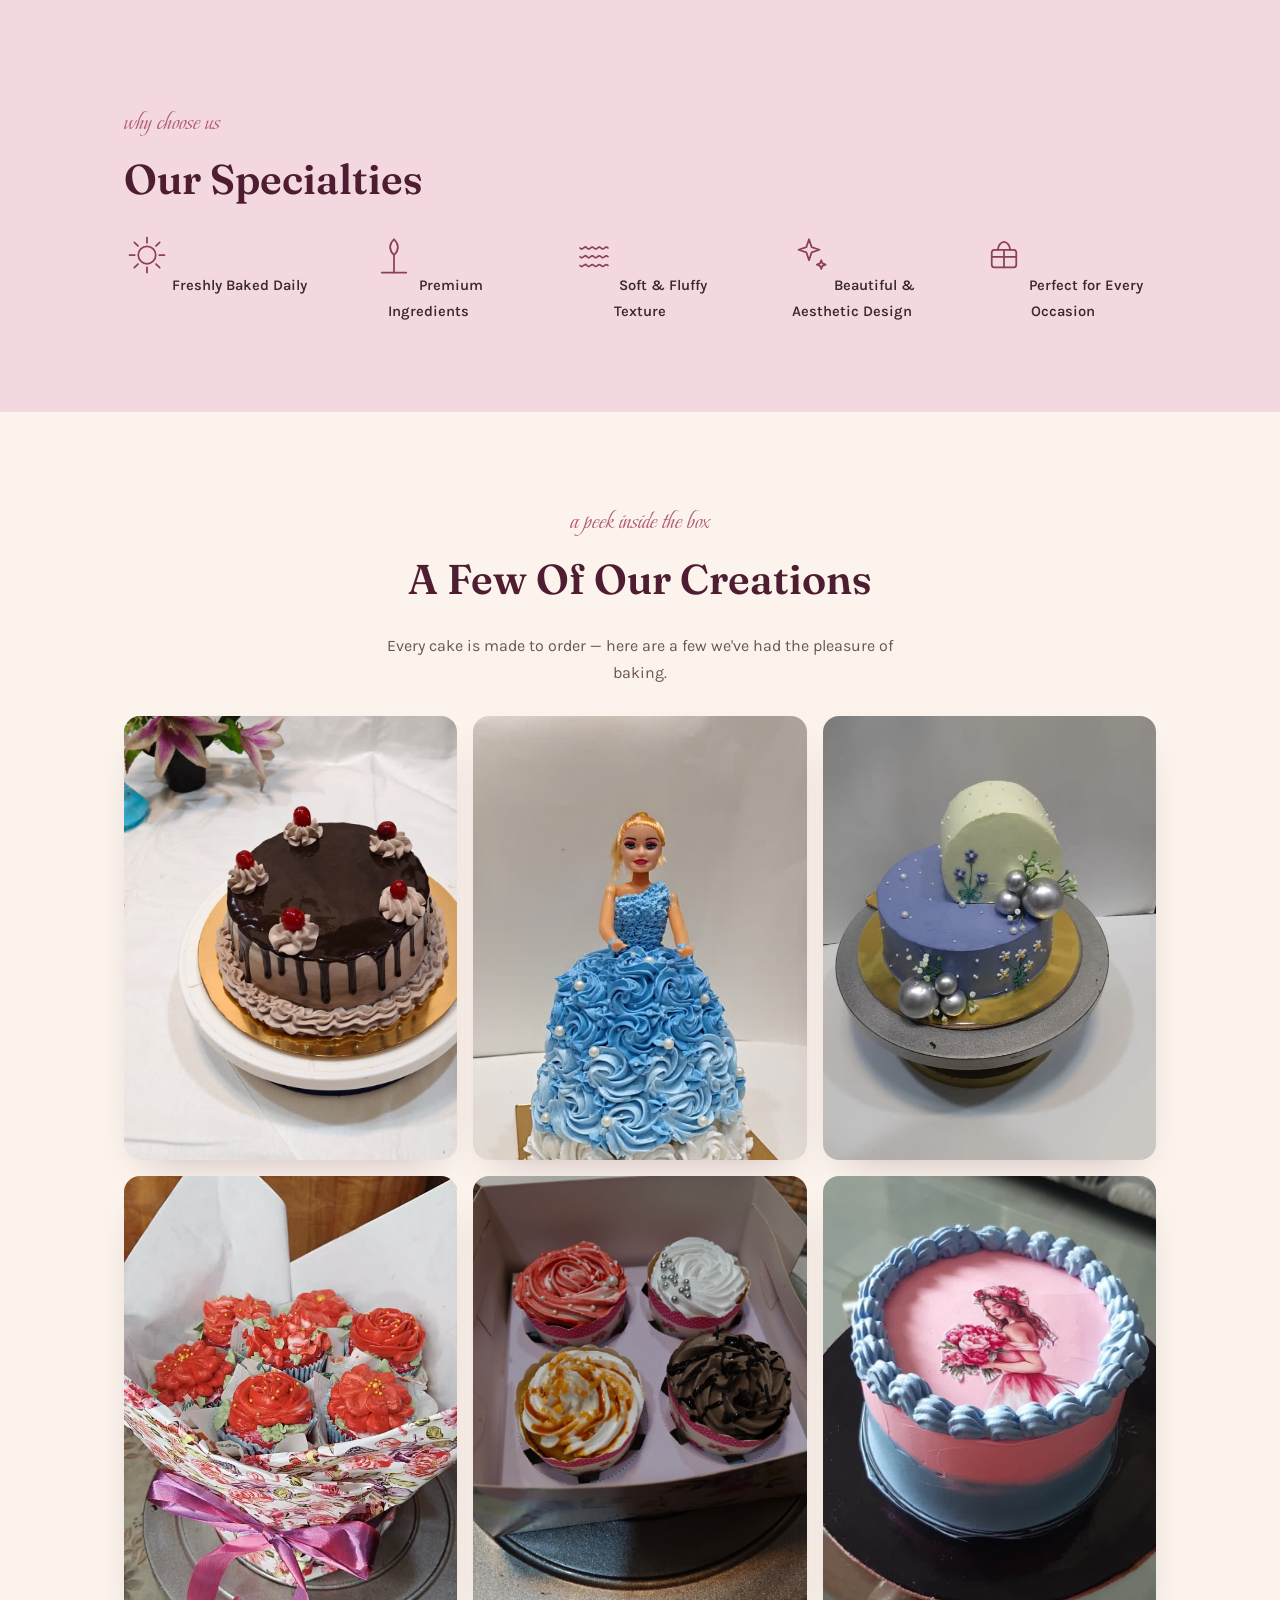
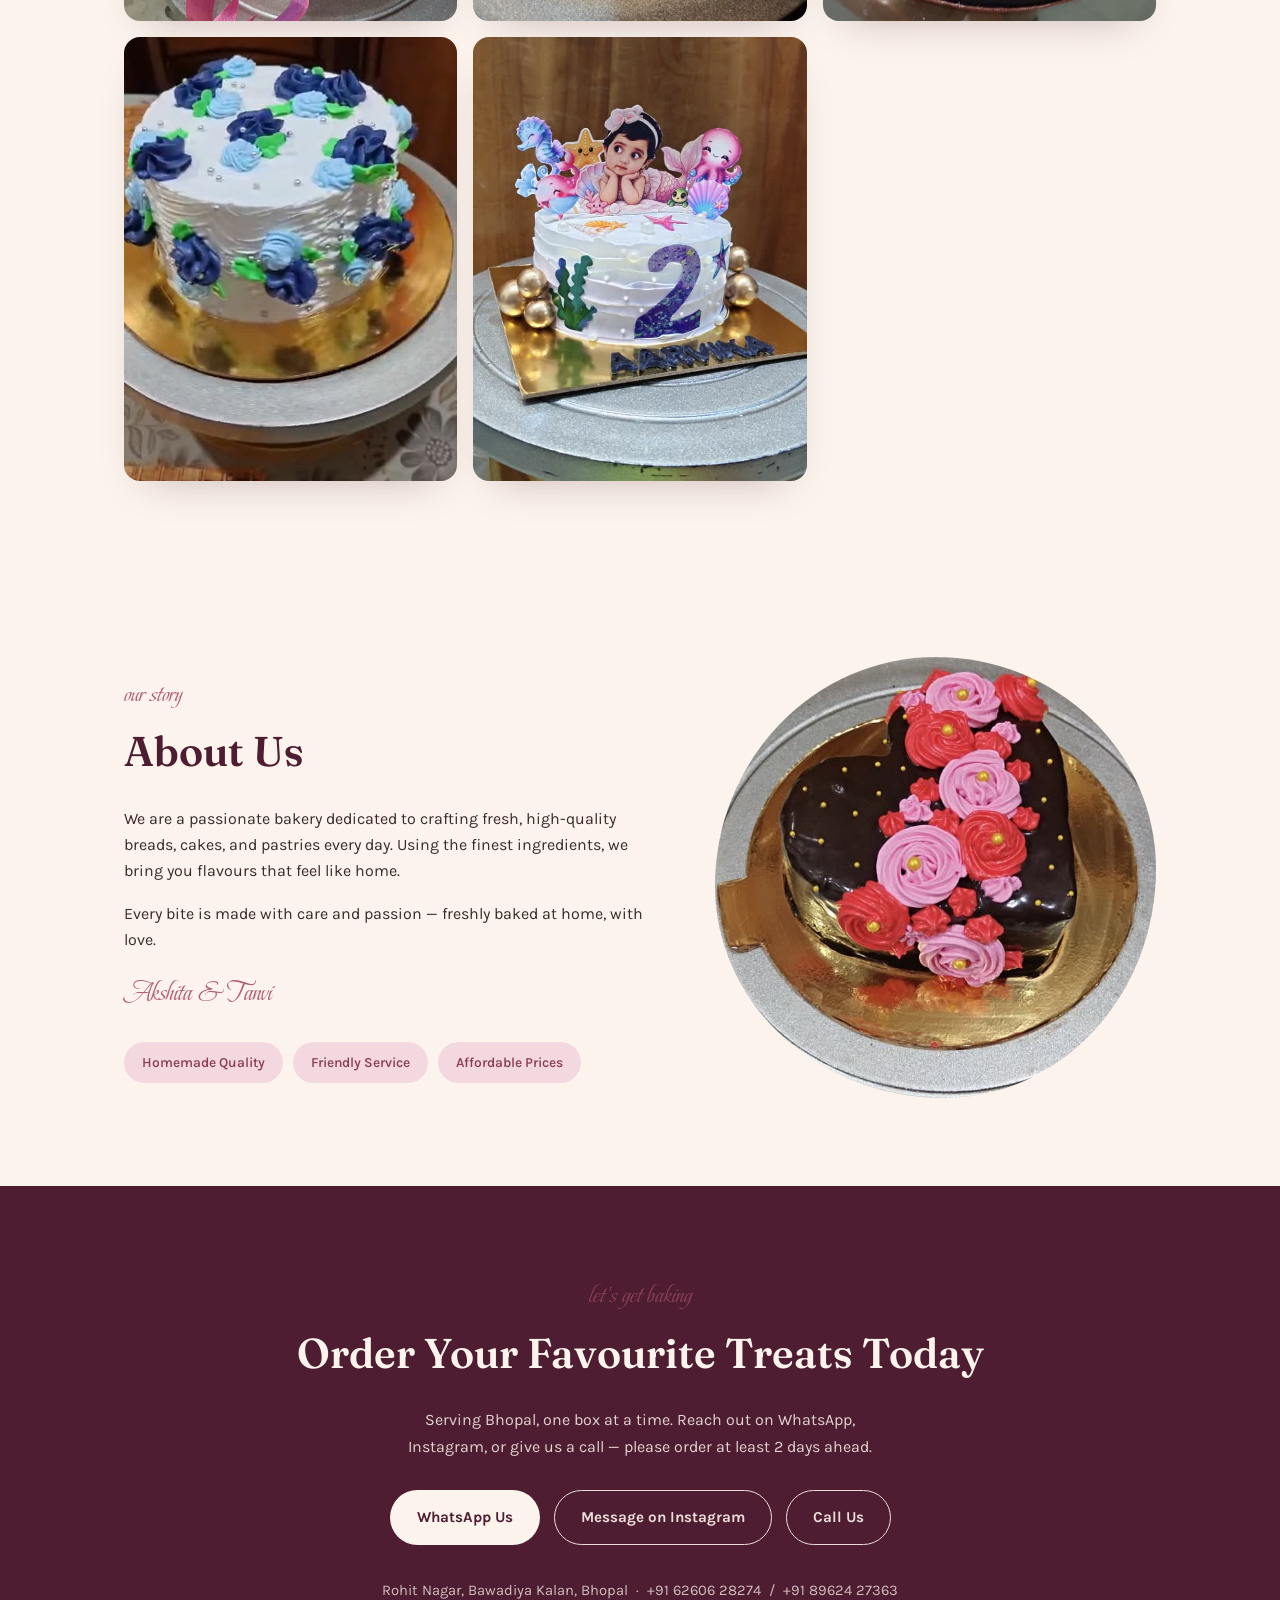
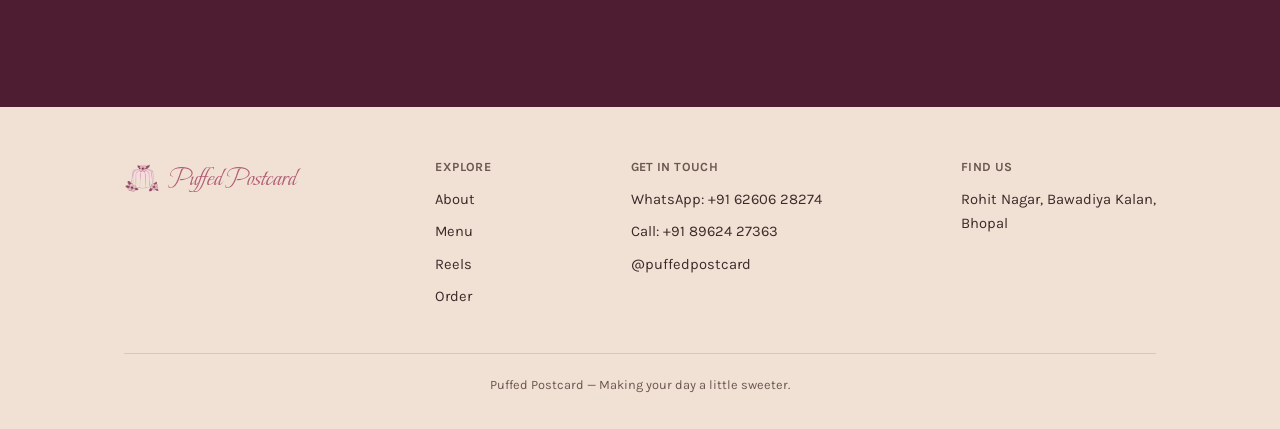
==== commit f8d42e38: "Add per-tier combo pricing to the Jar Cakes menu Was only showing the generic "any 2 -> 15 off" mix " ====
--- a/index.html
+++ b/index.html
@@ -307,18 +307,24 @@
             <li><span class="name">Butterscotch <span class="badge-new" data-new-until="2026-10-22">New</span></span><span class="price">₹60</span></li>
             <li><span class="name">Chocolate <span class="badge-new" data-new-until="2026-10-22">New</span></span><span class="price">₹60</span></li>
           </ul>
+          <p class="menu-note">Classic, any 2 for ₹99</p>
+
           <h4 class="menu-subcat">Signature</h4>
           <ul class="piece-list">
             <li><span class="name">Cookie and Cream <span class="badge-new" data-new-until="2026-10-22">New</span></span><span class="price">₹70</span></li>
             <li><span class="name">Oreo <span class="badge-new" data-new-until="2026-10-22">New</span></span><span class="price">₹70</span></li>
             <li><span class="name">Truffle <span class="badge-new" data-new-until="2026-10-22">New</span></span><span class="price">₹80</span></li>
           </ul>
+          <p class="menu-note">Signature, any 2 for ₹139</p>
+
           <h4 class="menu-subcat">Premium</h4>
           <ul class="piece-list">
             <li><span class="name">Blueberry <span class="badge-new" data-new-until="2026-10-22">New</span></span><span class="price">₹90</span></li>
             <li><span class="name">Strawberry <span class="badge-new" data-new-until="2026-10-22">New</span></span><span class="price">₹90</span></li>
             <li><span class="name">Red Velvet <span class="badge-new" data-new-until="2026-10-22">New</span></span><span class="price">₹90</span></li>
           </ul>
+          <p class="menu-note">Premium, any 2 for ₹169</p>
+
           <p class="menu-note">Mix &amp; match: any 2 → ₹15 off &nbsp;·&nbsp; any 4 → ₹45 off.</p>
         </div>
       </div>
--- a/styles.css
+++ b/styles.css
@@ -144,13 +144,37 @@
   :root[data-theme="light"] .theme-toggle .icon-sun{display:block;}
   :root[data-theme="light"] .theme-toggle .icon-moon{display:none;}
 
-  /* logo-mark.png is drawn in plum linework for a light background; on a
-     dark background it goes nearly invisible, so reverse it to the white
-     silhouette treatment from the brand guidelines ("on plum") instead. */
+  /* logo-mark.png is drawn in plum/rose tones for a light background; on a
+     dark background it loses contrast. Rather than flattening it to a
+     solid silhouette (which erases the flower petal/leaf detail), give it
+     a fixed light plate behind it so its own colours stay intact. Padding
+     is a fixed px value (not %) since percentage padding on an <img>
+     resolves against the containing block's width, not the image's own
+     rendered size, and would blow out of proportion here. */
   @media (prefers-color-scheme: dark){
-    :root:not([data-theme="light"]) .logo-mark{filter:brightness(0) invert(1);}
-  }
-  :root[data-theme="dark"] .logo-mark{filter:brightness(0) invert(1);}
+    :root:not([data-theme="light"]) .logo-mark{
+      background:#FBF3EC; border-radius:20%;
+      box-shadow:0 10px 24px -12px rgba(0,0,0,.5);
+    }
+    :root:not([data-theme="light"]) .brand .logo-mark,
+    :root:not([data-theme="light"]) .foot-brand .logo-mark{
+      padding:6px;
+    }
+    :root:not([data-theme="light"]) .hero-logo.logo-mark{
+      padding:22px;
+    }
+  }
+  :root[data-theme="dark"] .logo-mark{
+    background:#FBF3EC; border-radius:20%;
+    box-shadow:0 10px 24px -12px rgba(0,0,0,.5);
+  }
+  :root[data-theme="dark"] .brand .logo-mark,
+  :root[data-theme="dark"] .foot-brand .logo-mark{
+    padding:6px;
+  }
+  :root[data-theme="dark"] .hero-logo.logo-mark{
+    padding:22px;
+  }
 
   /* ---------- hero ---------- */
   .hero{
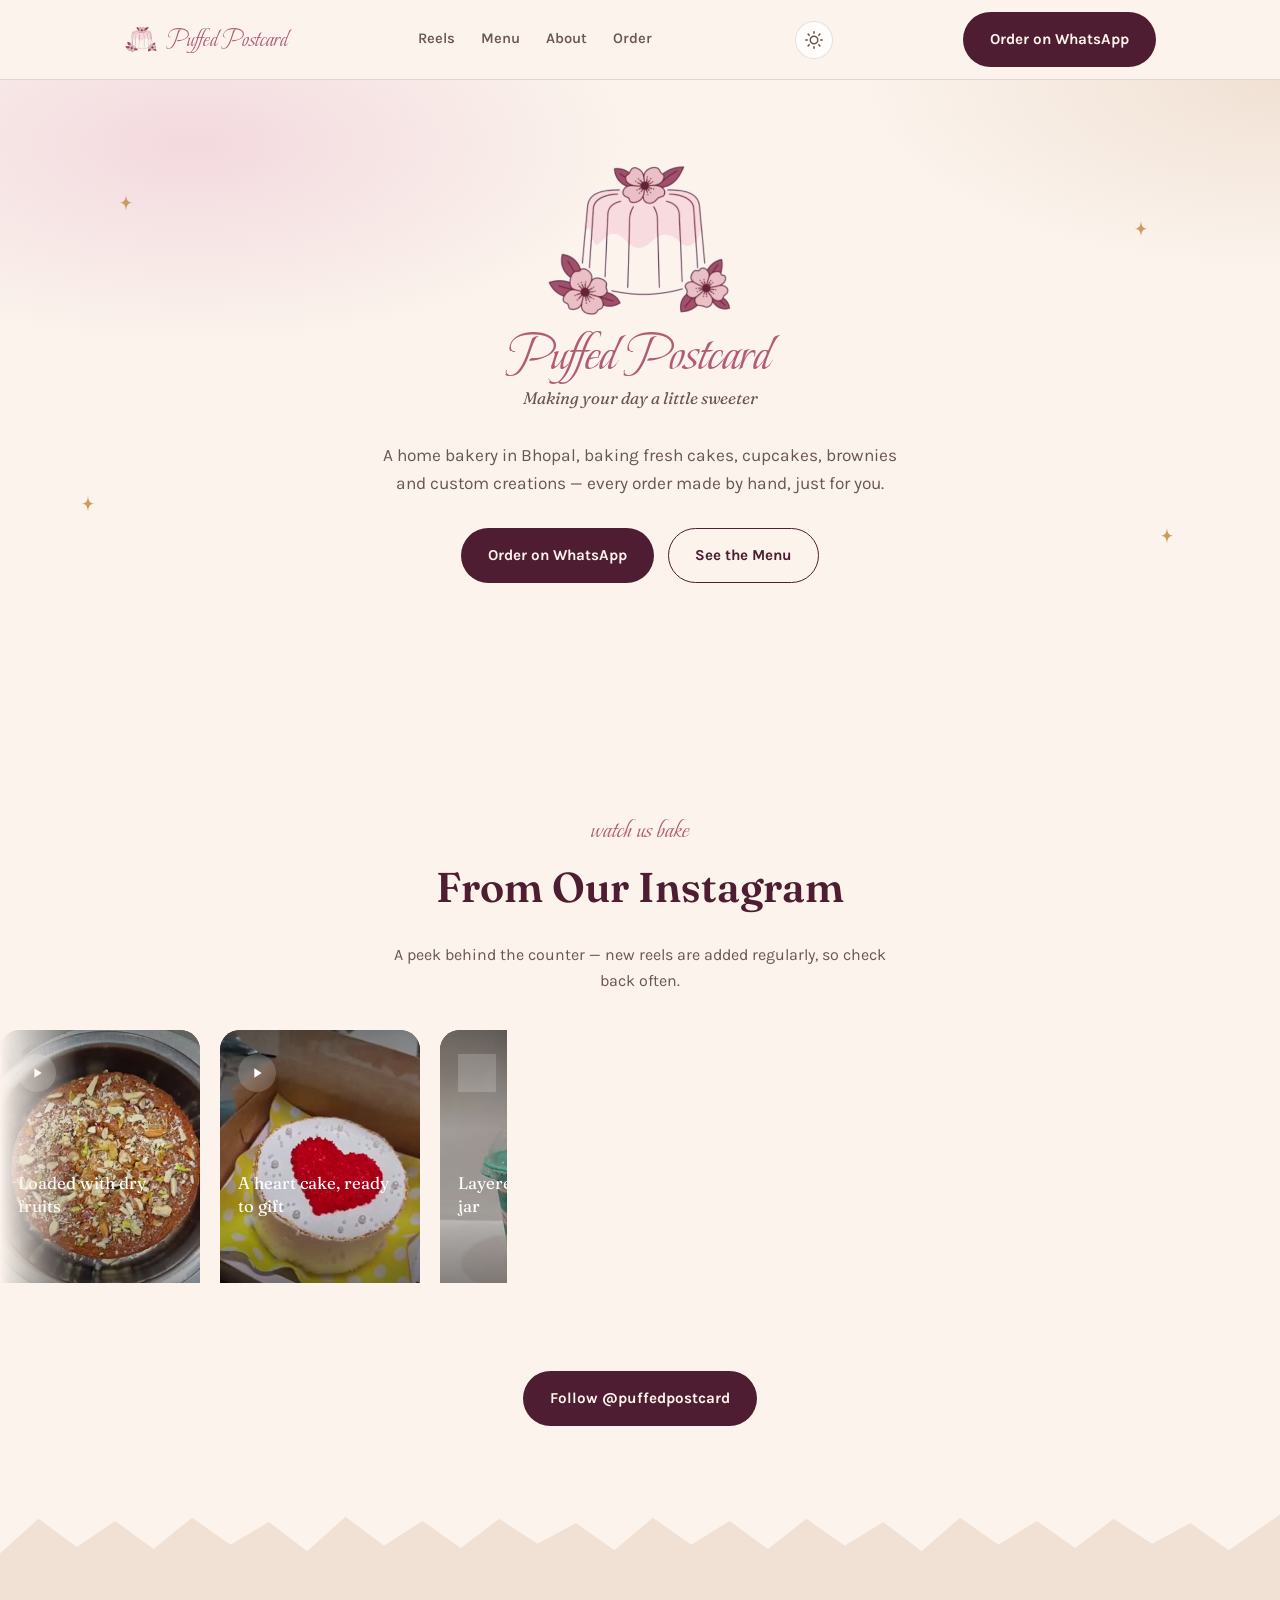
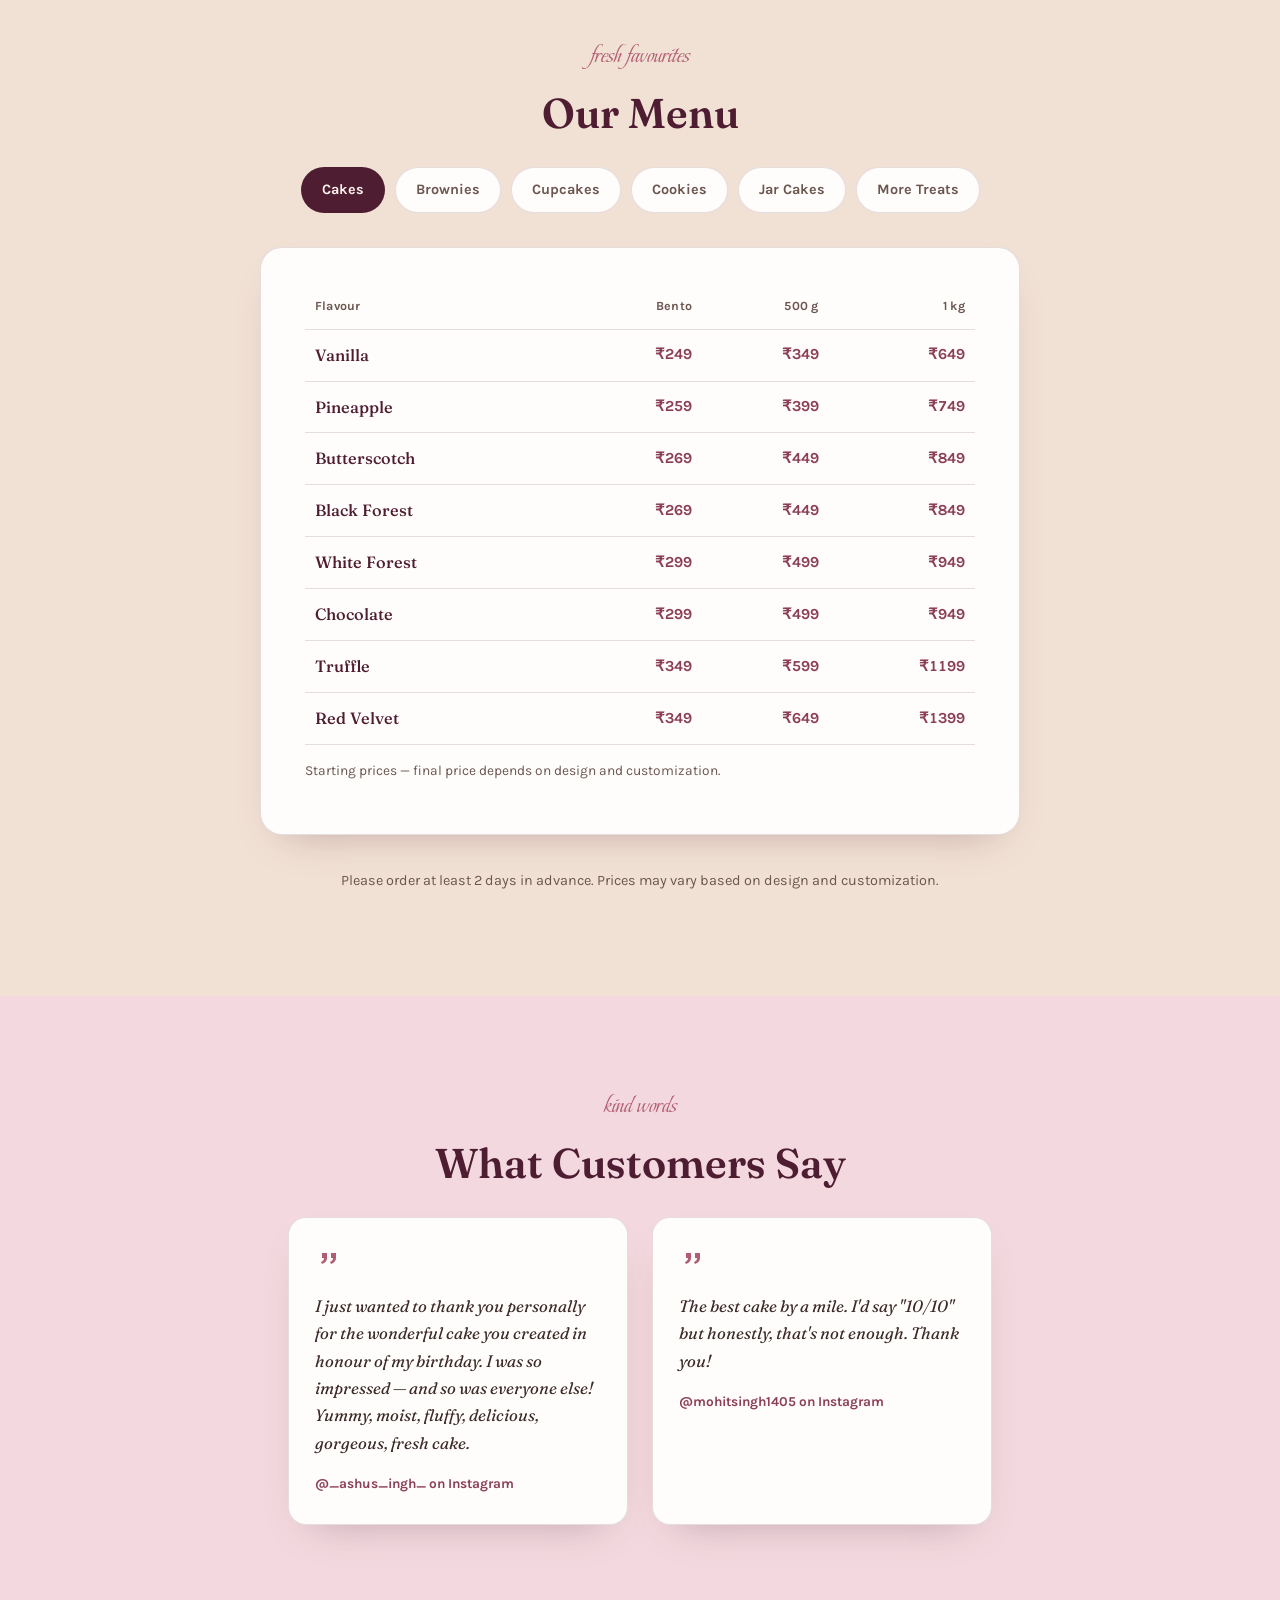
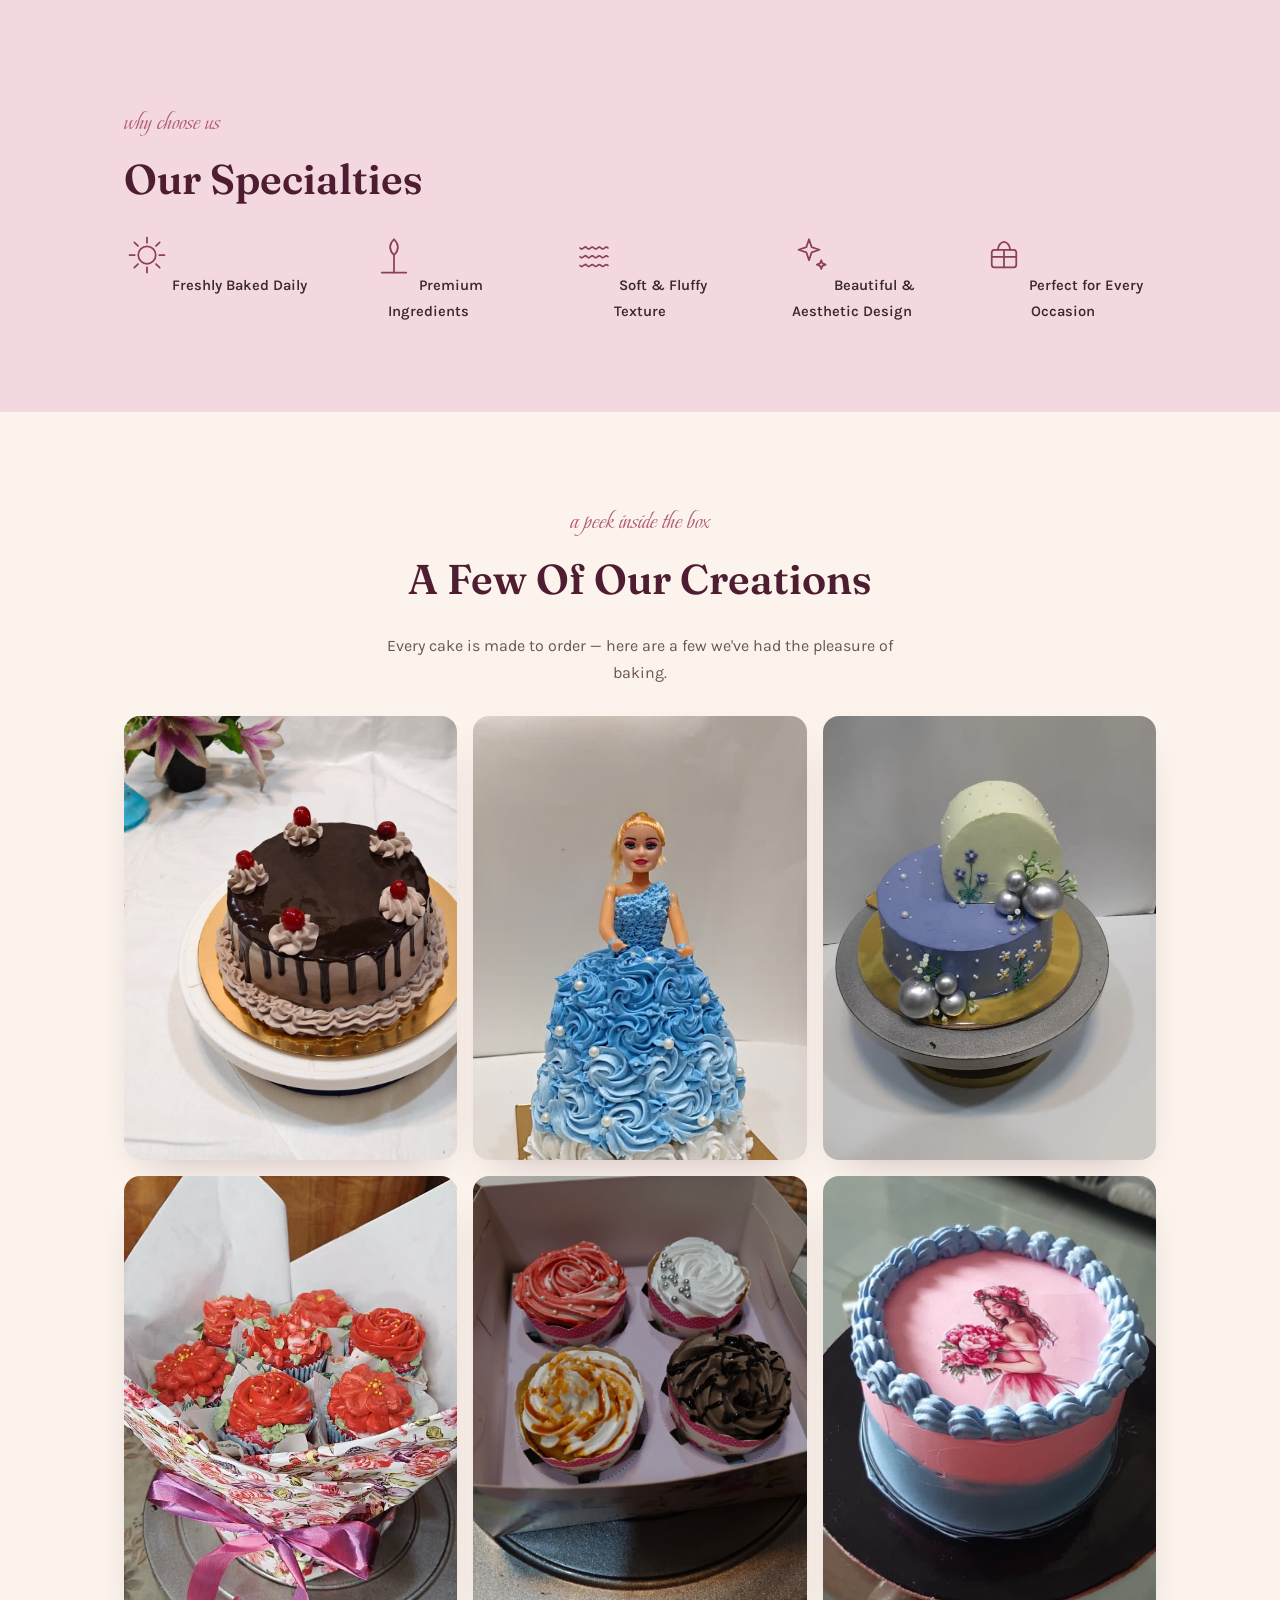
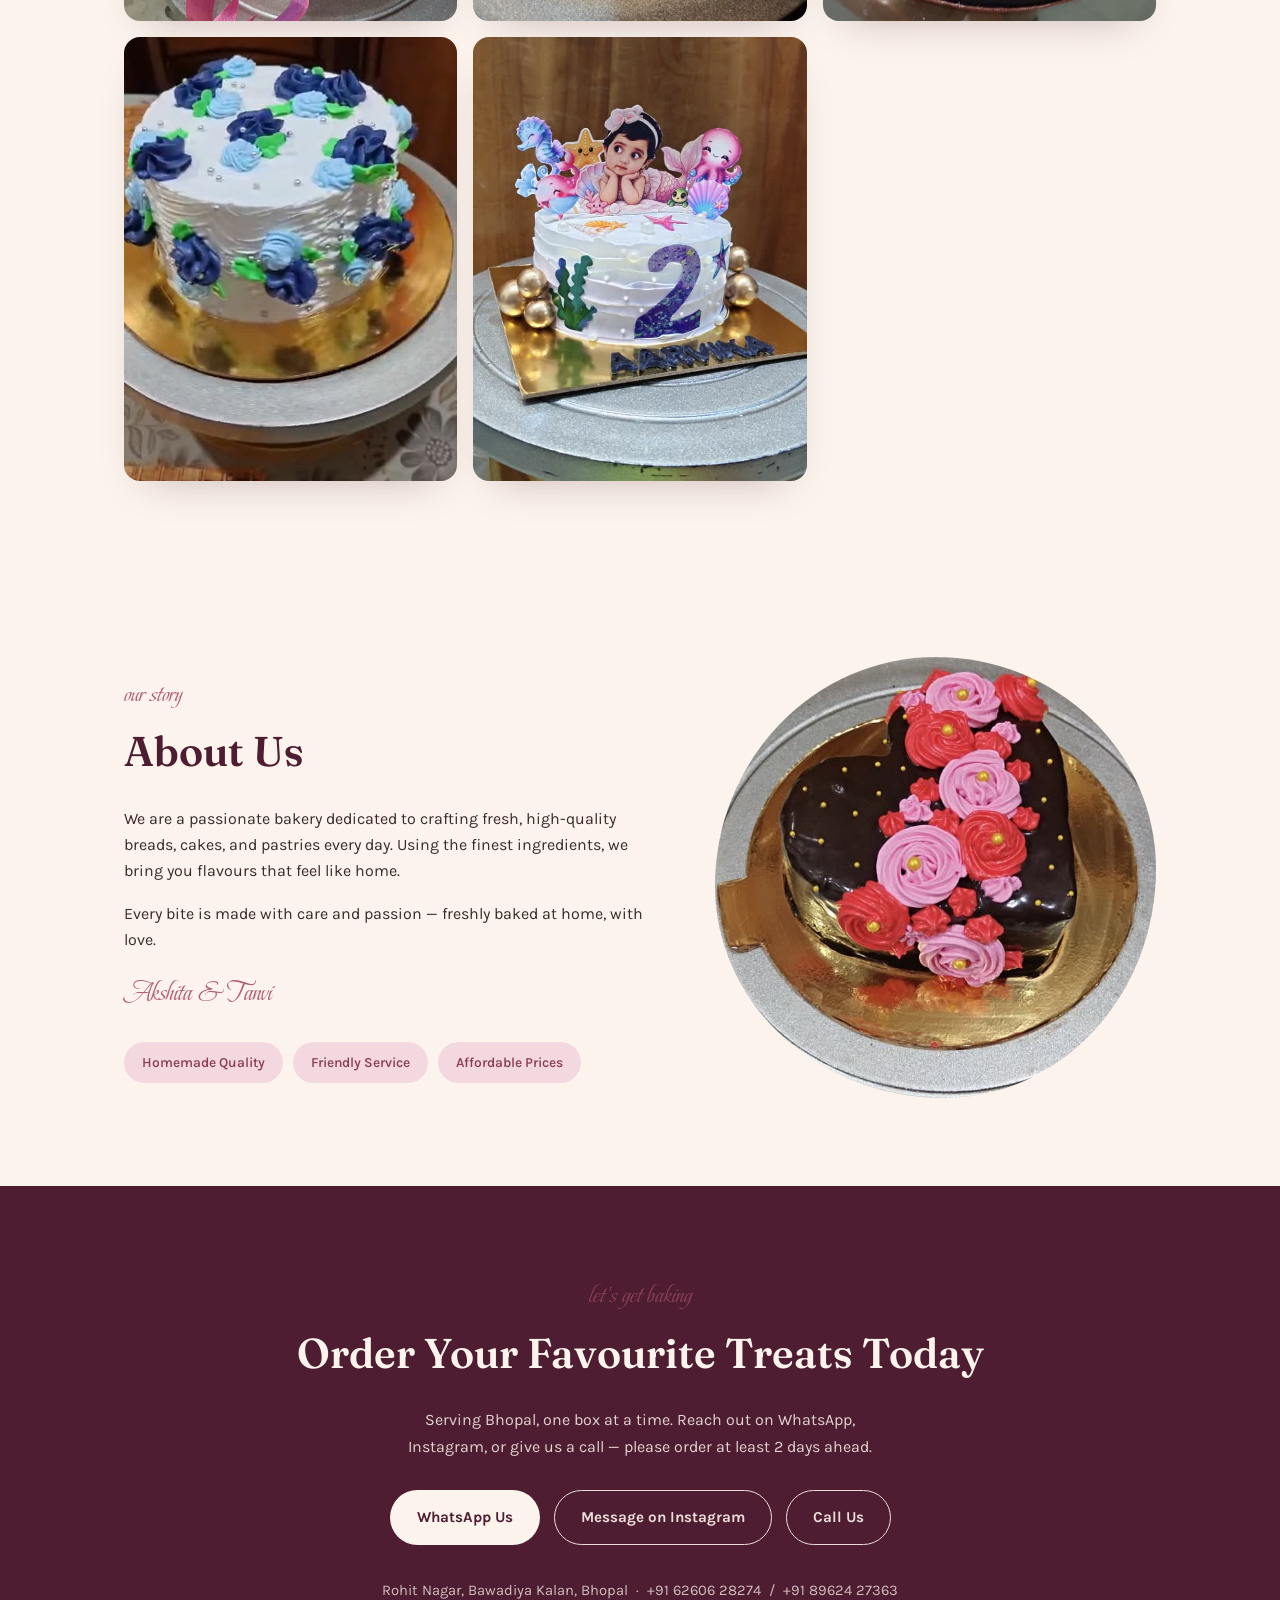
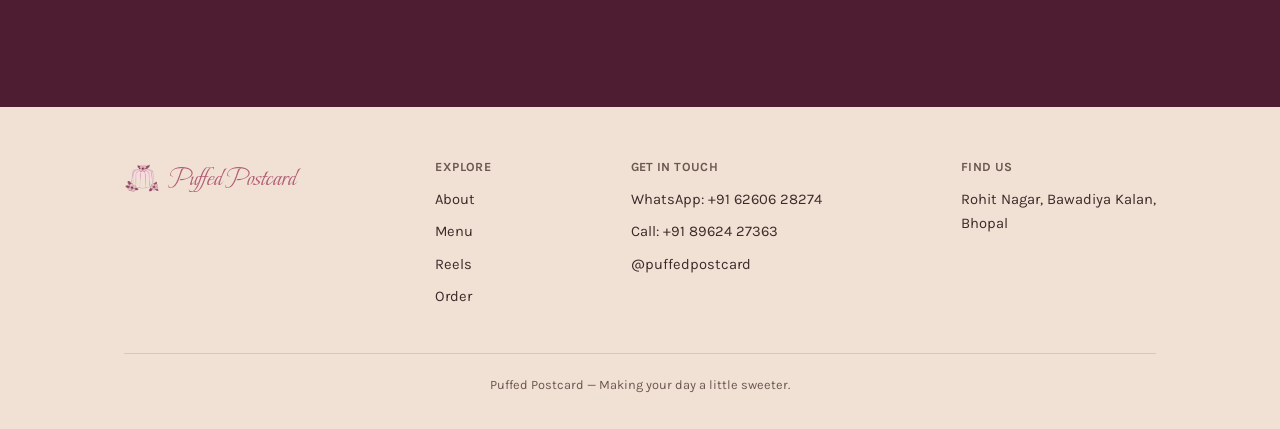
==== commit c2c77763: "Clarify actual stall inventory in the Garba Night section Owner confirmed the stall will only carry " ====
--- a/index.html
+++ b/index.html
@@ -108,7 +108,7 @@
   <div class="wrap">
     <div class="kicker" style="text-align:center;">upcoming event</div>
     <h2 style="text-align:center;">Meet Us at Garba Night</h2>
-    <p style="color:var(--ink-soft); max-width:56ch; margin:0 auto 10px; text-align:center;">We're setting up a stall for Navratri Garba — come say hi. Our new Cookies and Jar Cakes are now on <a href="#menu">the menu</a>, plus a few extras only available at the stall.</p>
+    <p style="color:var(--ink-soft); max-width:56ch; margin:0 auto 10px; text-align:center;">We're setting up a stall for Navratri Garba — come say hi. We'll have our new Cookies, Chocolate &amp; Vanilla Jar Cakes (with combo deals) — see the full range on <a href="#menu">the menu</a> — plus a few extras only available at the stall.</p>
     <p class="event-meta">📅 15 October &nbsp;·&nbsp; 🕔 5 – 10 PM &nbsp;·&nbsp; 📍 Shri Kamal Garden, Rajharsh Colony, Kolar Rd, Sankhedi, Bhopal 462039</p>
 
     <div class="menu-card">
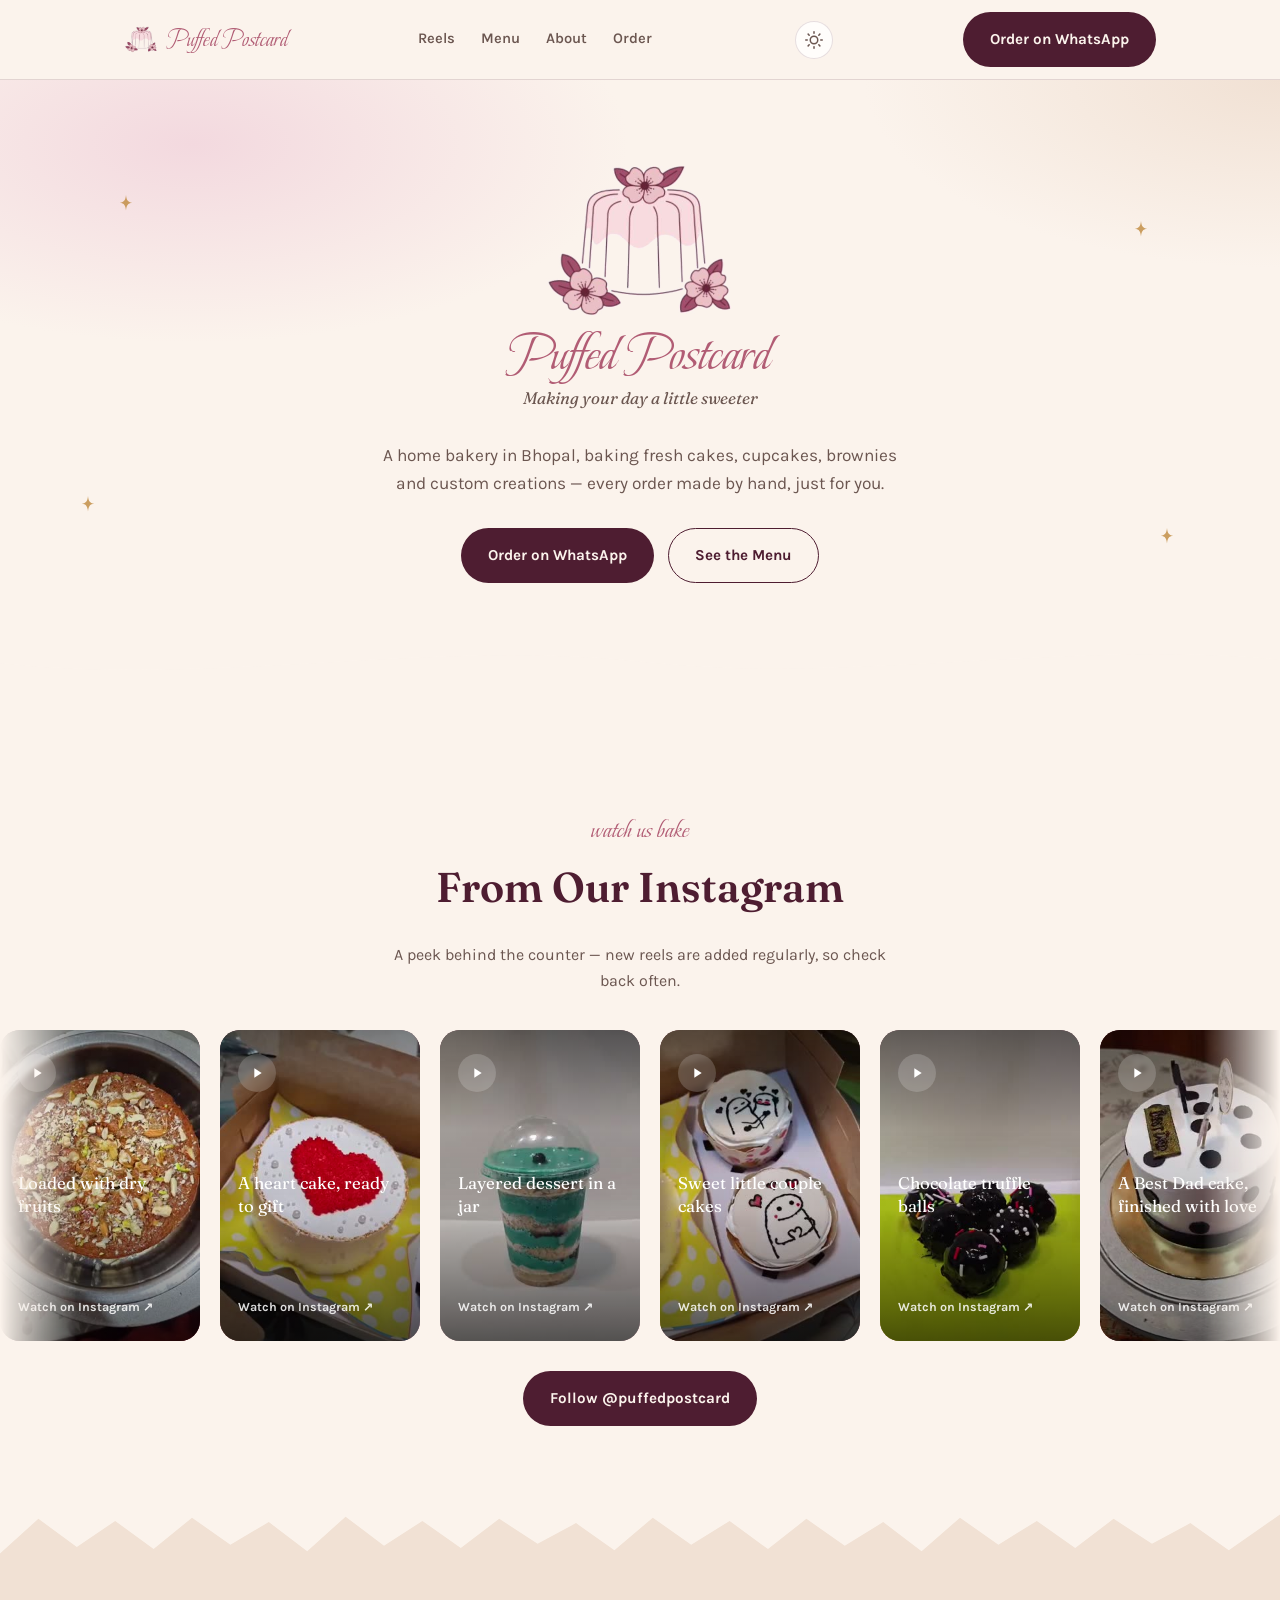
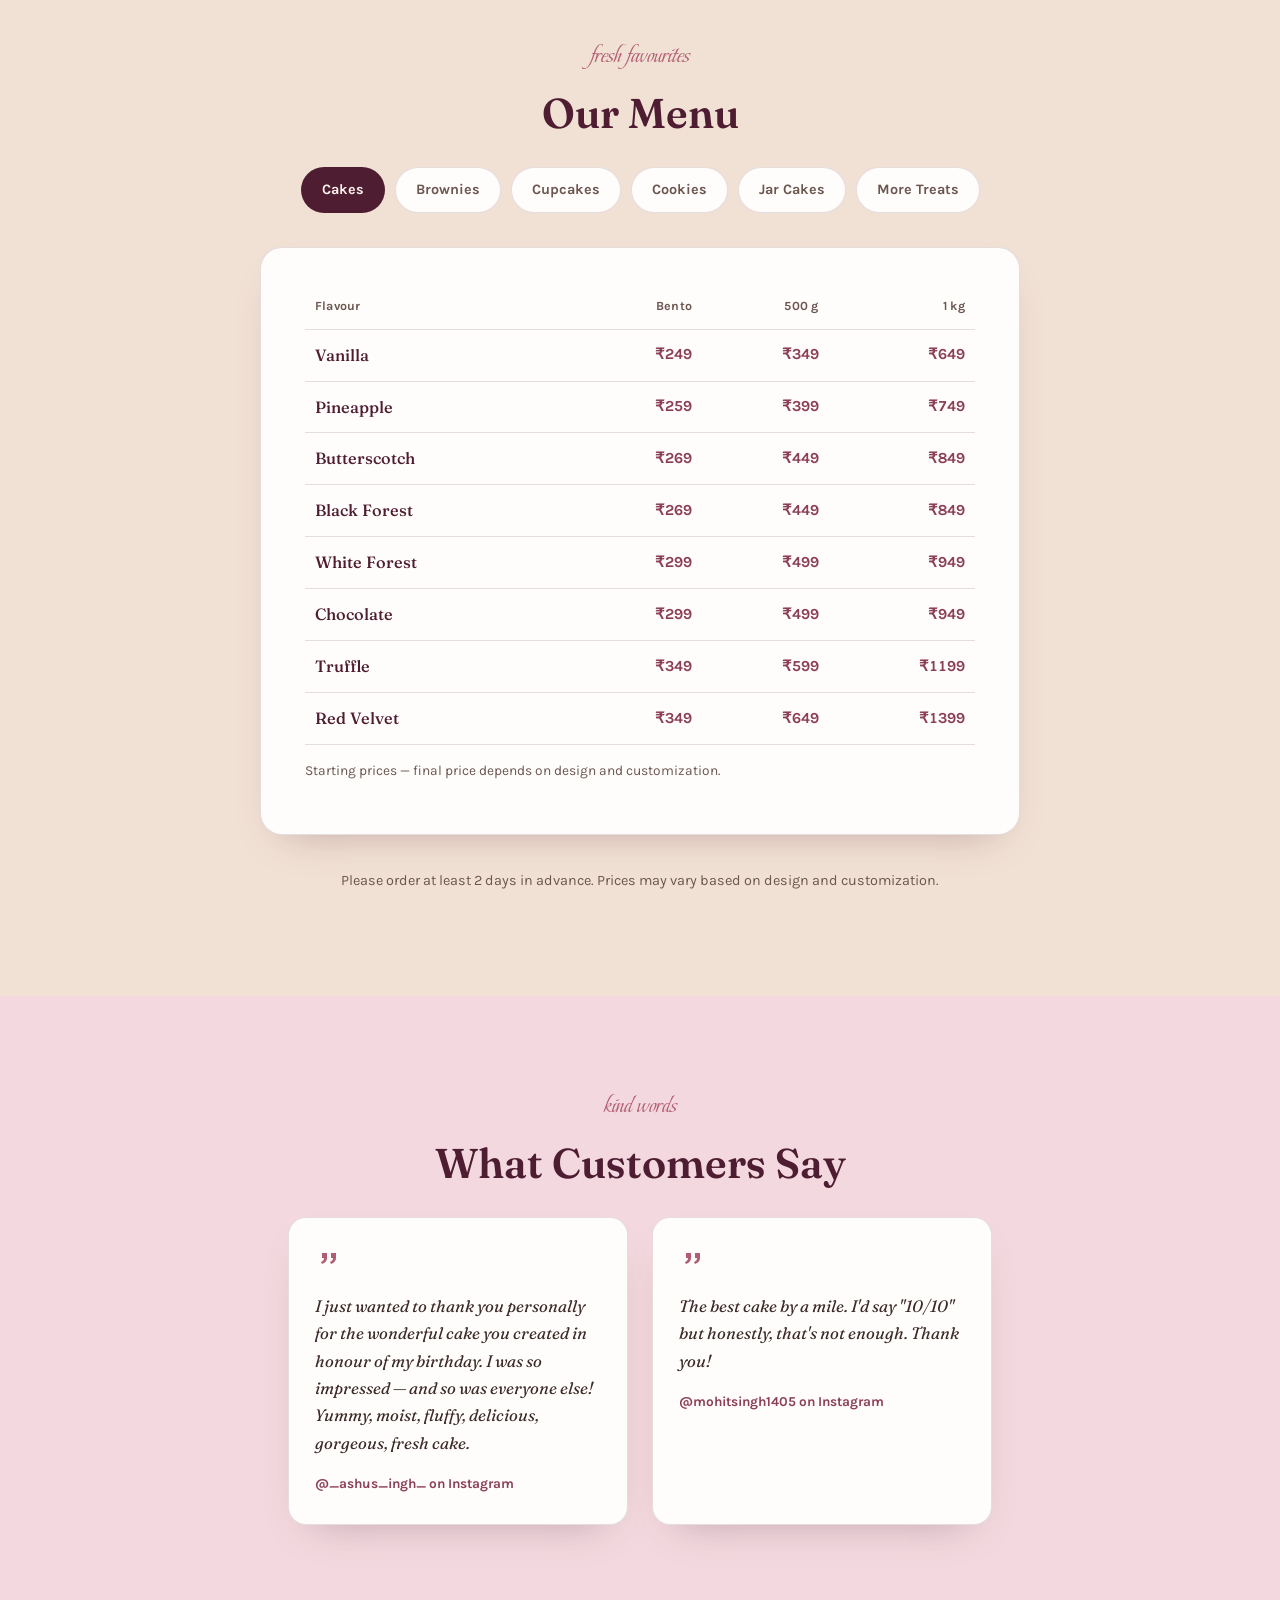
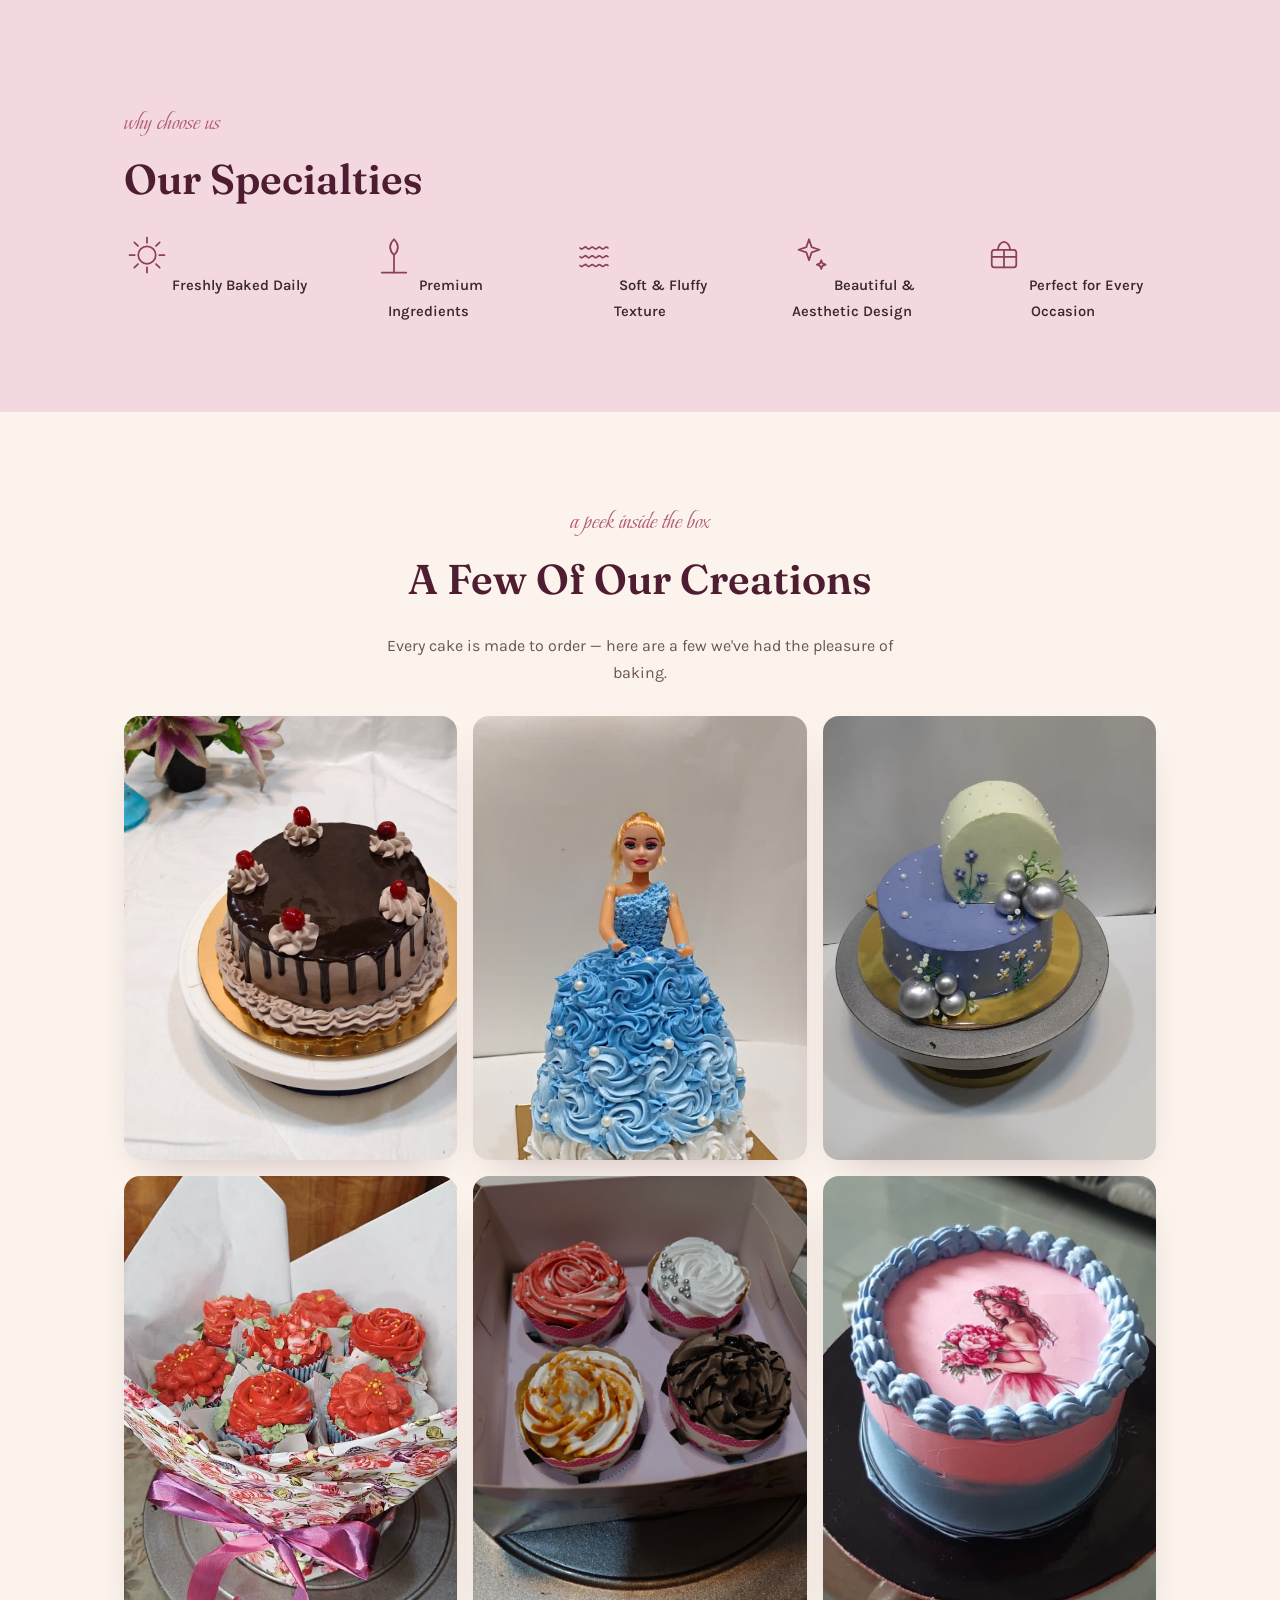
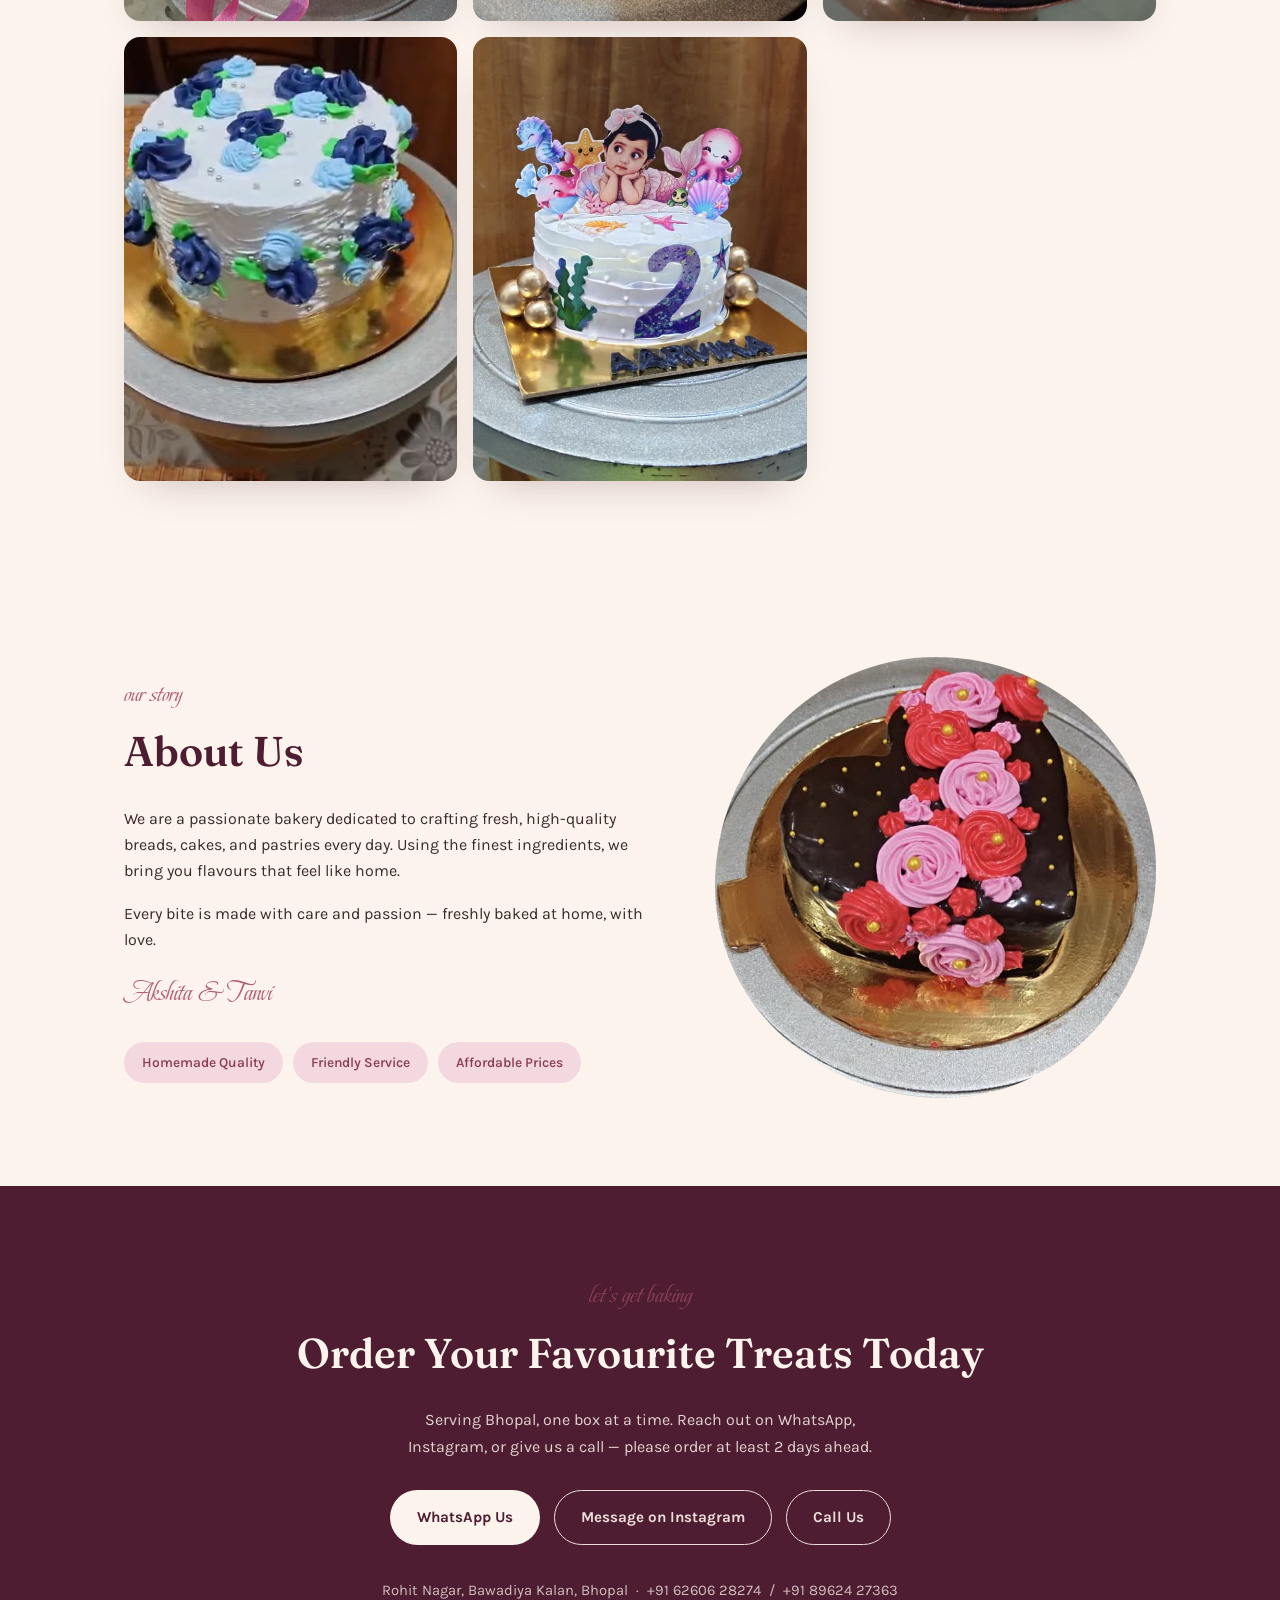
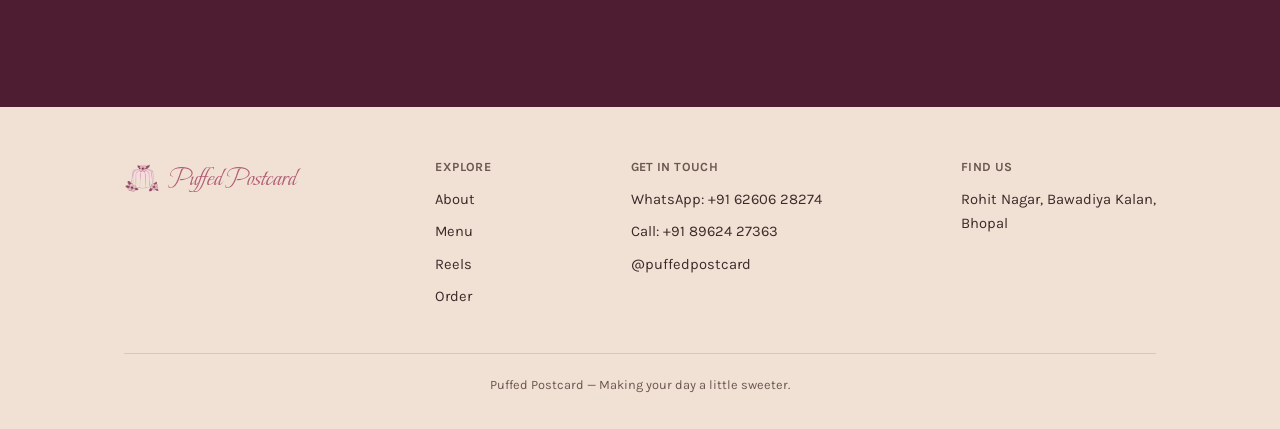
==== commit db62207a: "Highlight combo offers with a bold gold accent + tag icon (Option 3) Combo lines (Classic/Signature/" ====
--- a/index.html
+++ b/index.html
@@ -307,7 +307,7 @@
             <li><span class="name">Butterscotch <span class="badge-new" data-new-until="2026-10-22">New</span></span><span class="price">₹60</span></li>
             <li><span class="name">Chocolate <span class="badge-new" data-new-until="2026-10-22">New</span></span><span class="price">₹60</span></li>
           </ul>
-          <p class="menu-note">Classic, any 2 for ₹99</p>
+          <p class="combo-accent"><svg viewBox="0 0 24 24" fill="none" stroke="currentColor" stroke-width="2" stroke-linecap="round" stroke-linejoin="round" aria-hidden="true"><path d="M20.59 13.41 12 22l-9-9V3h10l7.59 7.59a2 2 0 0 1 0 2.82Z"/><circle cx="7.5" cy="7.5" r="1.5"/></svg>Classic, any 2 for ₹99</p>
 
           <h4 class="menu-subcat">Signature</h4>
           <ul class="piece-list">
@@ -315,7 +315,7 @@
             <li><span class="name">Oreo <span class="badge-new" data-new-until="2026-10-22">New</span></span><span class="price">₹70</span></li>
             <li><span class="name">Truffle <span class="badge-new" data-new-until="2026-10-22">New</span></span><span class="price">₹80</span></li>
           </ul>
-          <p class="menu-note">Signature, any 2 for ₹139</p>
+          <p class="combo-accent"><svg viewBox="0 0 24 24" fill="none" stroke="currentColor" stroke-width="2" stroke-linecap="round" stroke-linejoin="round" aria-hidden="true"><path d="M20.59 13.41 12 22l-9-9V3h10l7.59 7.59a2 2 0 0 1 0 2.82Z"/><circle cx="7.5" cy="7.5" r="1.5"/></svg>Signature, any 2 for ₹139</p>
 
           <h4 class="menu-subcat">Premium</h4>
           <ul class="piece-list">
@@ -323,7 +323,7 @@
             <li><span class="name">Strawberry <span class="badge-new" data-new-until="2026-10-22">New</span></span><span class="price">₹90</span></li>
             <li><span class="name">Red Velvet <span class="badge-new" data-new-until="2026-10-22">New</span></span><span class="price">₹90</span></li>
           </ul>
-          <p class="menu-note">Premium, any 2 for ₹169</p>
+          <p class="combo-accent"><svg viewBox="0 0 24 24" fill="none" stroke="currentColor" stroke-width="2" stroke-linecap="round" stroke-linejoin="round" aria-hidden="true"><path d="M20.59 13.41 12 22l-9-9V3h10l7.59 7.59a2 2 0 0 1 0 2.82Z"/><circle cx="7.5" cy="7.5" r="1.5"/></svg>Premium, any 2 for ₹169</p>
 
           <p class="menu-note">Mix &amp; match: any 2 → ₹15 off &nbsp;·&nbsp; any 4 → ₹45 off.</p>
         </div>
--- a/styles.css
+++ b/styles.css
@@ -324,6 +324,13 @@
   .menu-subcat:first-of-type{margin-top:20px;}
   .menu-subunit{font-family:'Karla', sans-serif; font-weight:400; font-size:0.8rem; color:var(--ink-soft);}
 
+  /* ---------- combo offer callout ---------- */
+  .combo-accent{
+    display:flex; align-items:center; gap:8px; margin:14px 0 0;
+    font-family:'Karla', sans-serif; font-weight:700; font-size:0.95rem; color:var(--gold);
+  }
+  .combo-accent svg{width:18px; height:18px; flex-shrink:0;}
+
   .more-grid{display:grid; grid-template-columns:repeat(3,1fr); gap:16px; margin-bottom:20px;}
   .more-card{
     border:1px dashed var(--line); border-radius:16px; padding:20px; text-align:center;
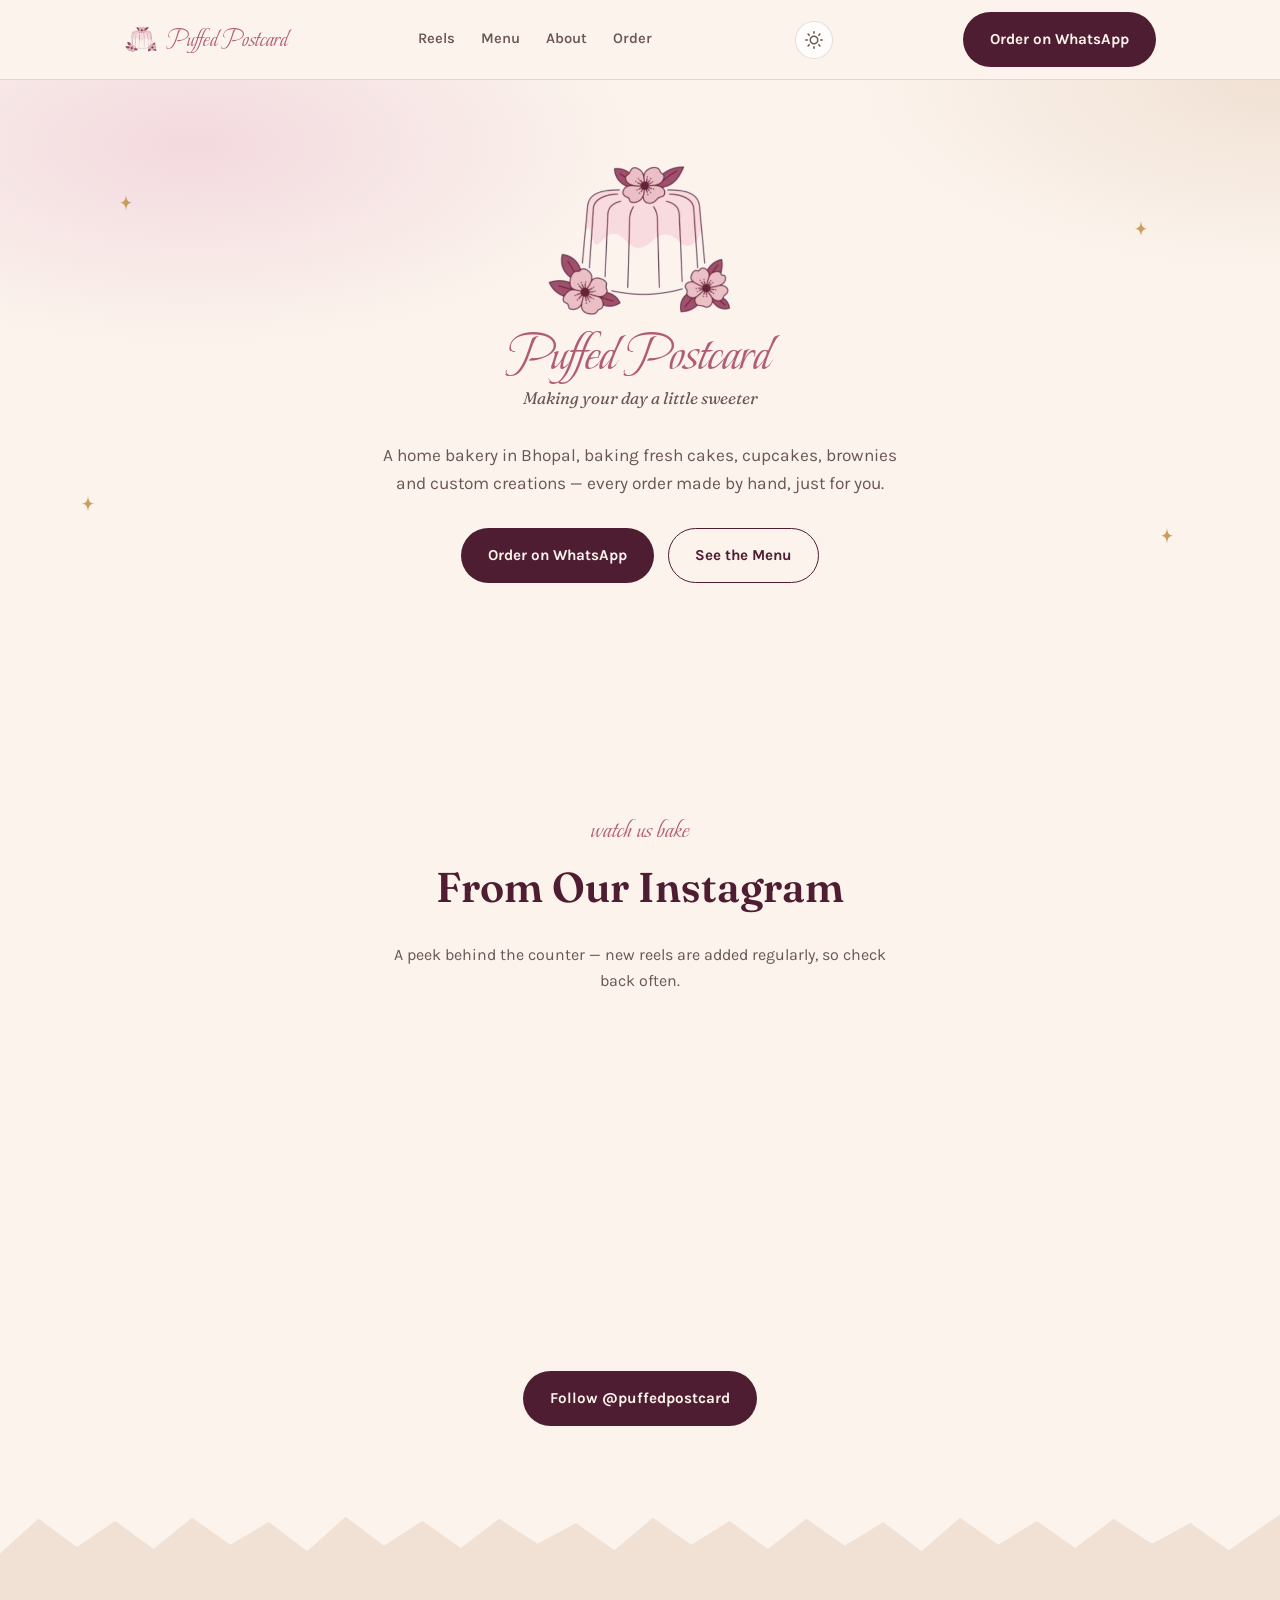
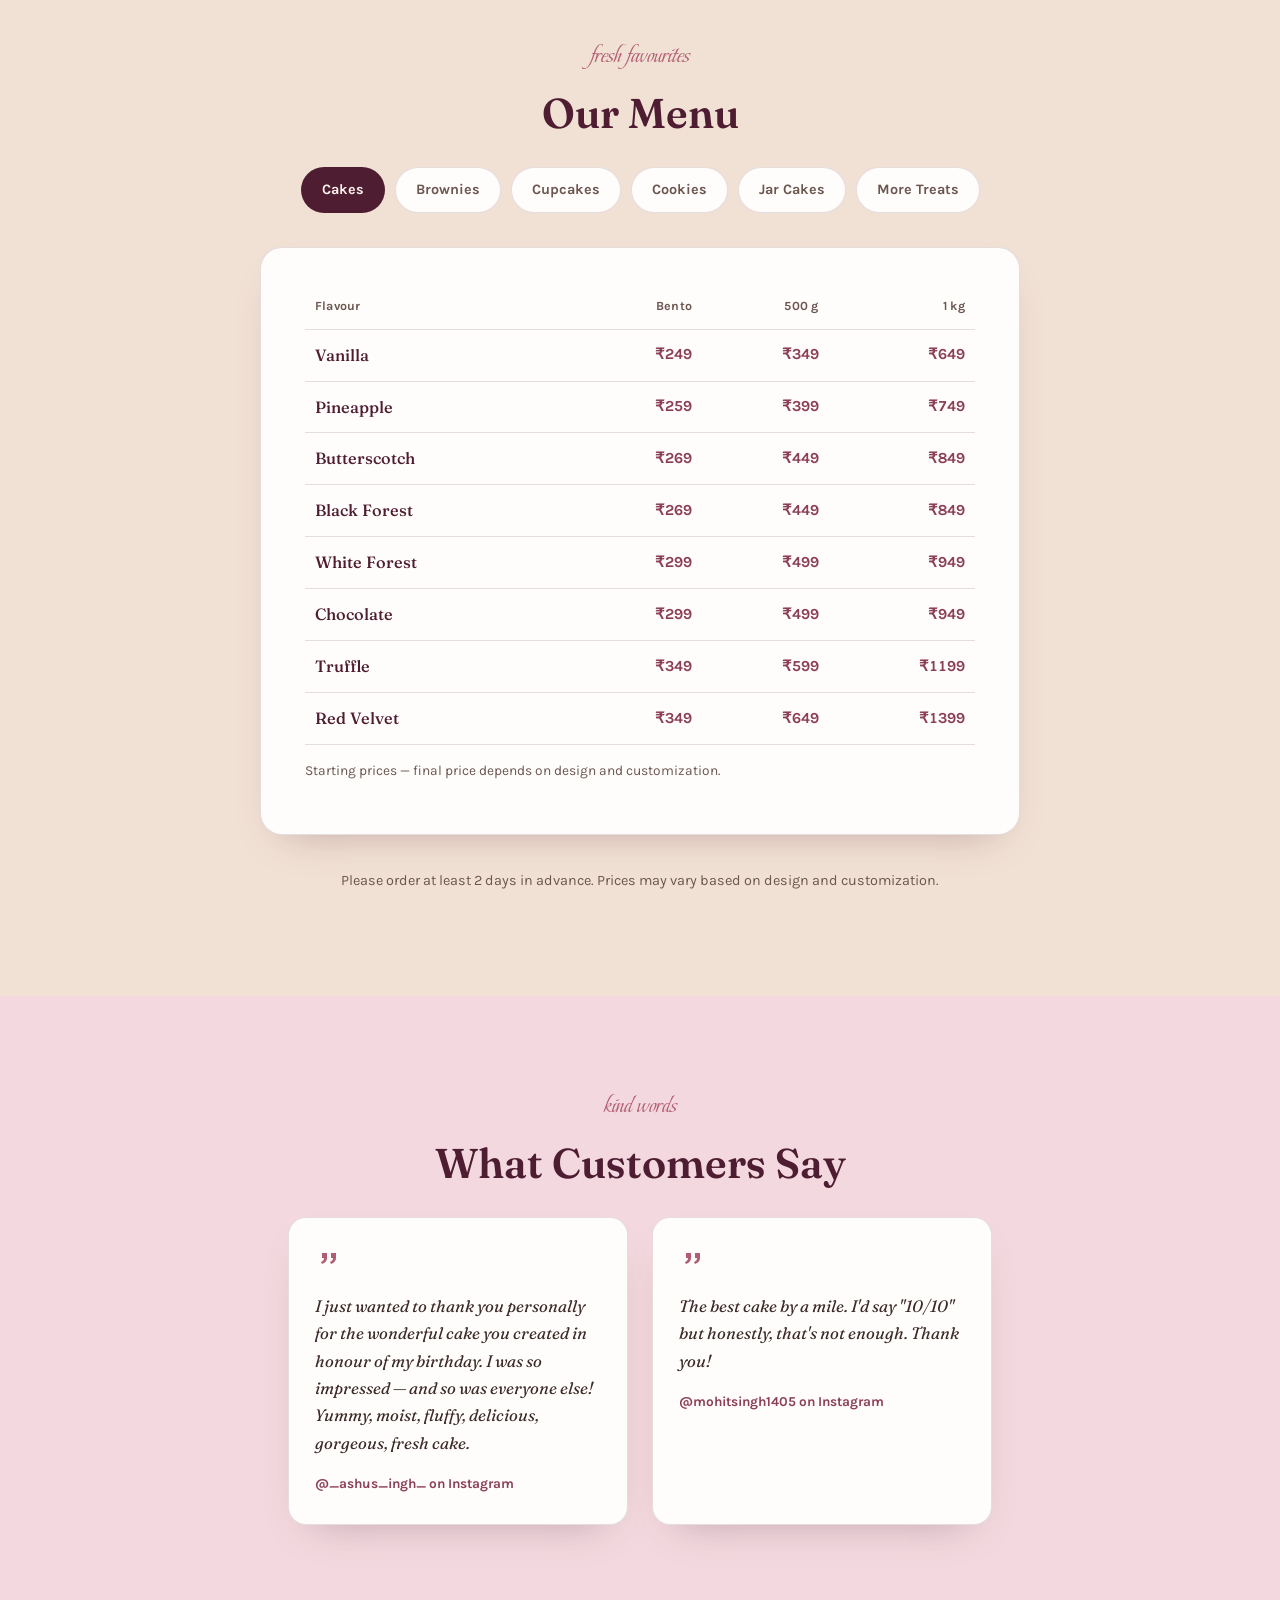
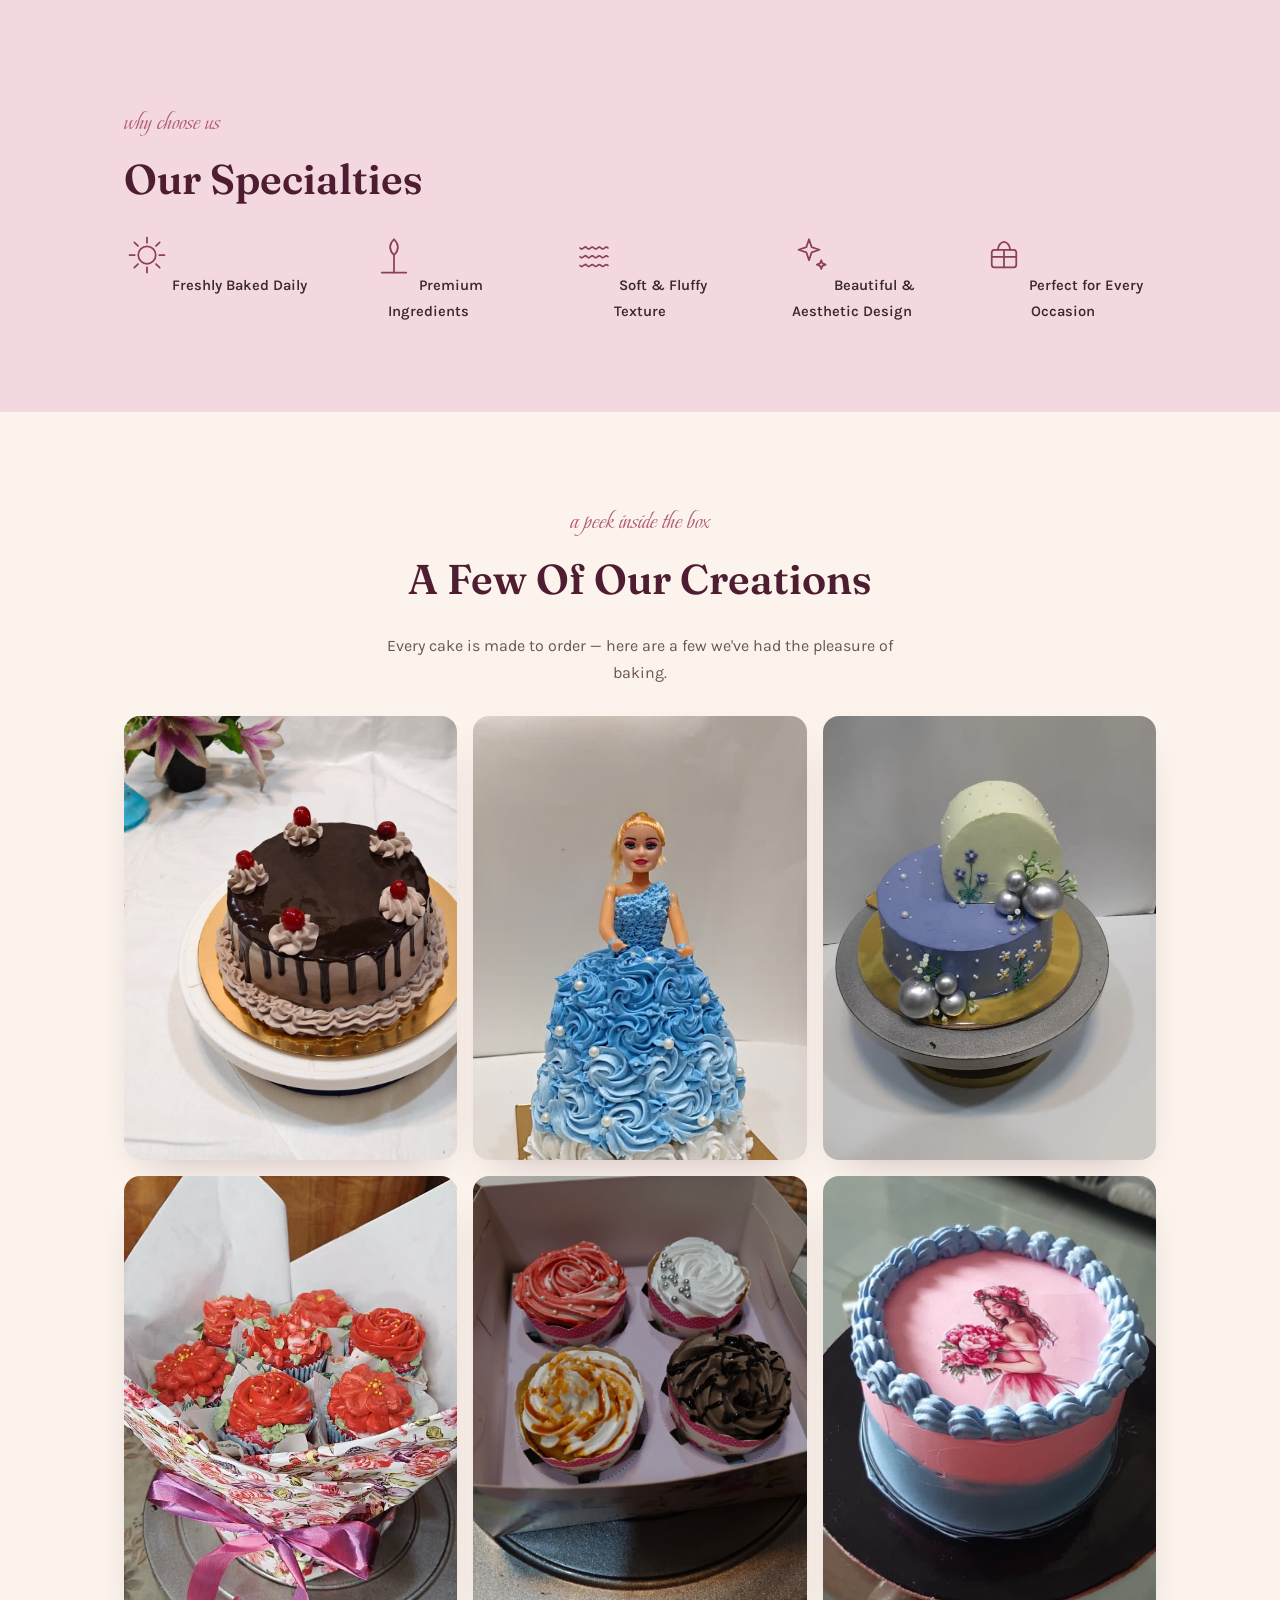
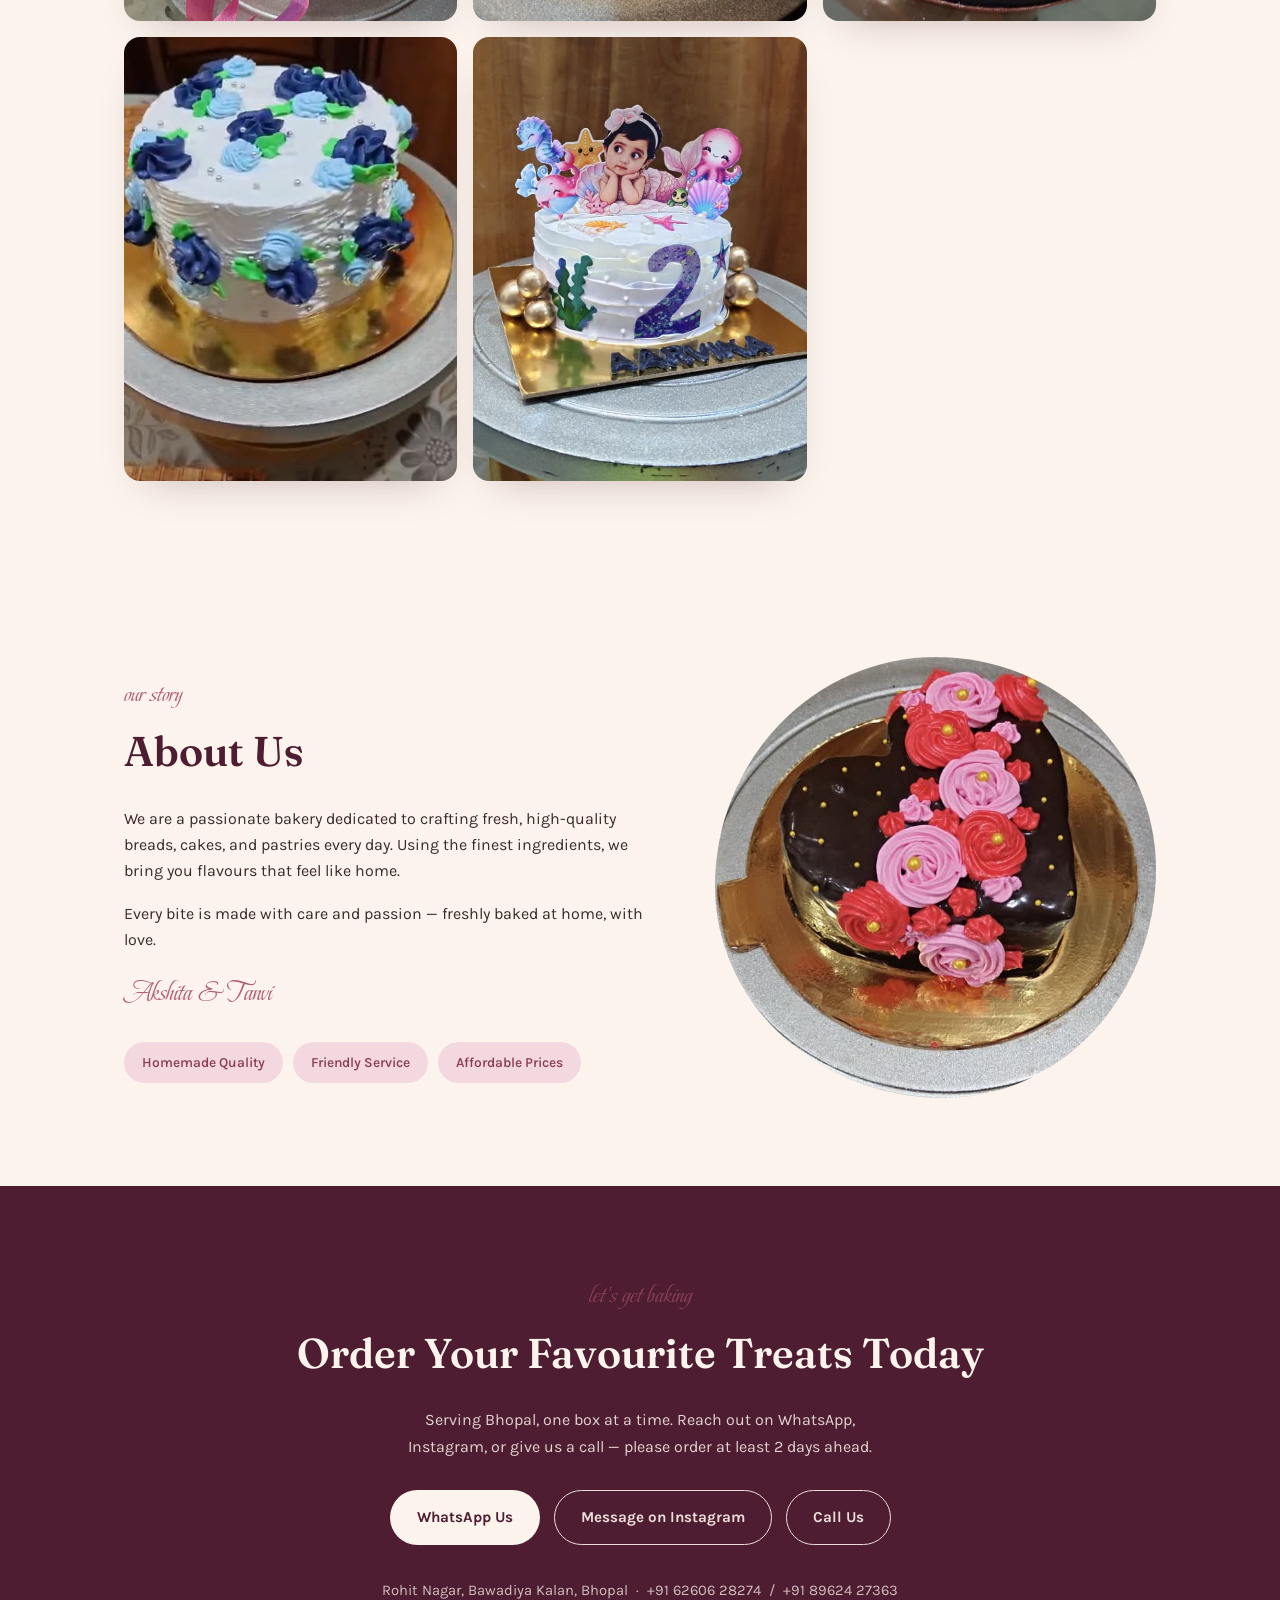
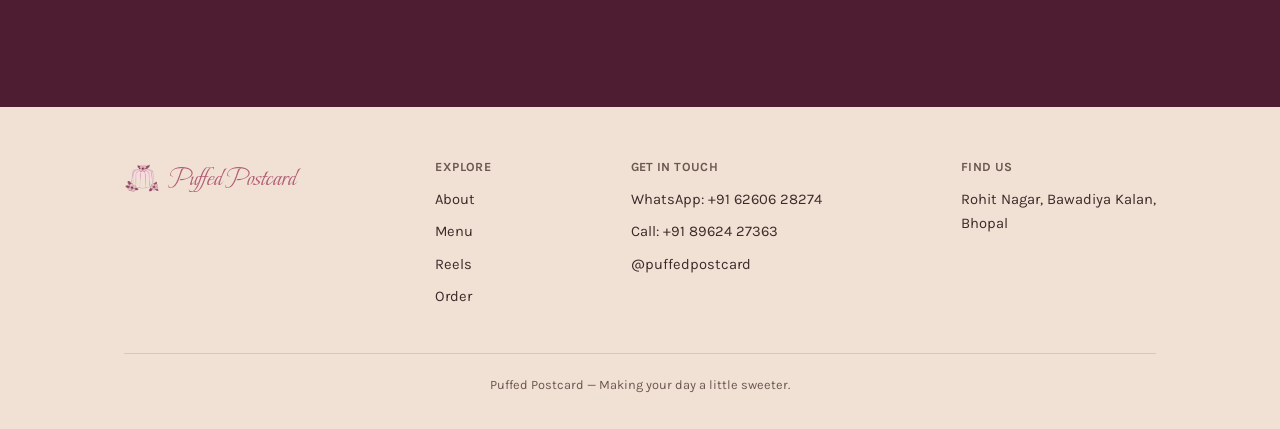
==== commit 6230639b: "Style the mix & match note as a gold pill badge (Option 1) Co-Authored-By: Claude Sonnet 5 <noreply@" ====
--- a/index.html
+++ b/index.html
@@ -325,7 +325,7 @@
           </ul>
           <p class="combo-accent"><svg viewBox="0 0 24 24" fill="none" stroke="currentColor" stroke-width="2" stroke-linecap="round" stroke-linejoin="round" aria-hidden="true"><path d="M20.59 13.41 12 22l-9-9V3h10l7.59 7.59a2 2 0 0 1 0 2.82Z"/><circle cx="7.5" cy="7.5" r="1.5"/></svg>Premium, any 2 for ₹169</p>
 
-          <p class="menu-note">Mix &amp; match: any 2 → ₹15 off &nbsp;·&nbsp; any 4 → ₹45 off.</p>
+          <div class="combo-pill">🎁 Mix &amp; match: any 2 → ₹15 off &nbsp;·&nbsp; any 4 → ₹45 off</div>
         </div>
       </div>
 
--- a/styles.css
+++ b/styles.css
@@ -330,6 +330,12 @@
     font-family:'Karla', sans-serif; font-weight:700; font-size:0.95rem; color:var(--gold);
   }
   .combo-accent svg{width:18px; height:18px; flex-shrink:0;}
+  .combo-pill{
+    display:inline-flex; align-items:center; gap:6px;
+    background:var(--gold); color:#fff; font-family:'Karla', sans-serif;
+    font-weight:700; font-size:0.88rem; padding:8px 18px; border-radius:100px;
+    margin-top:16px;
+  }
 
   .more-grid{display:grid; grid-template-columns:repeat(3,1fr); gap:16px; margin-bottom:20px;}
   .more-card{
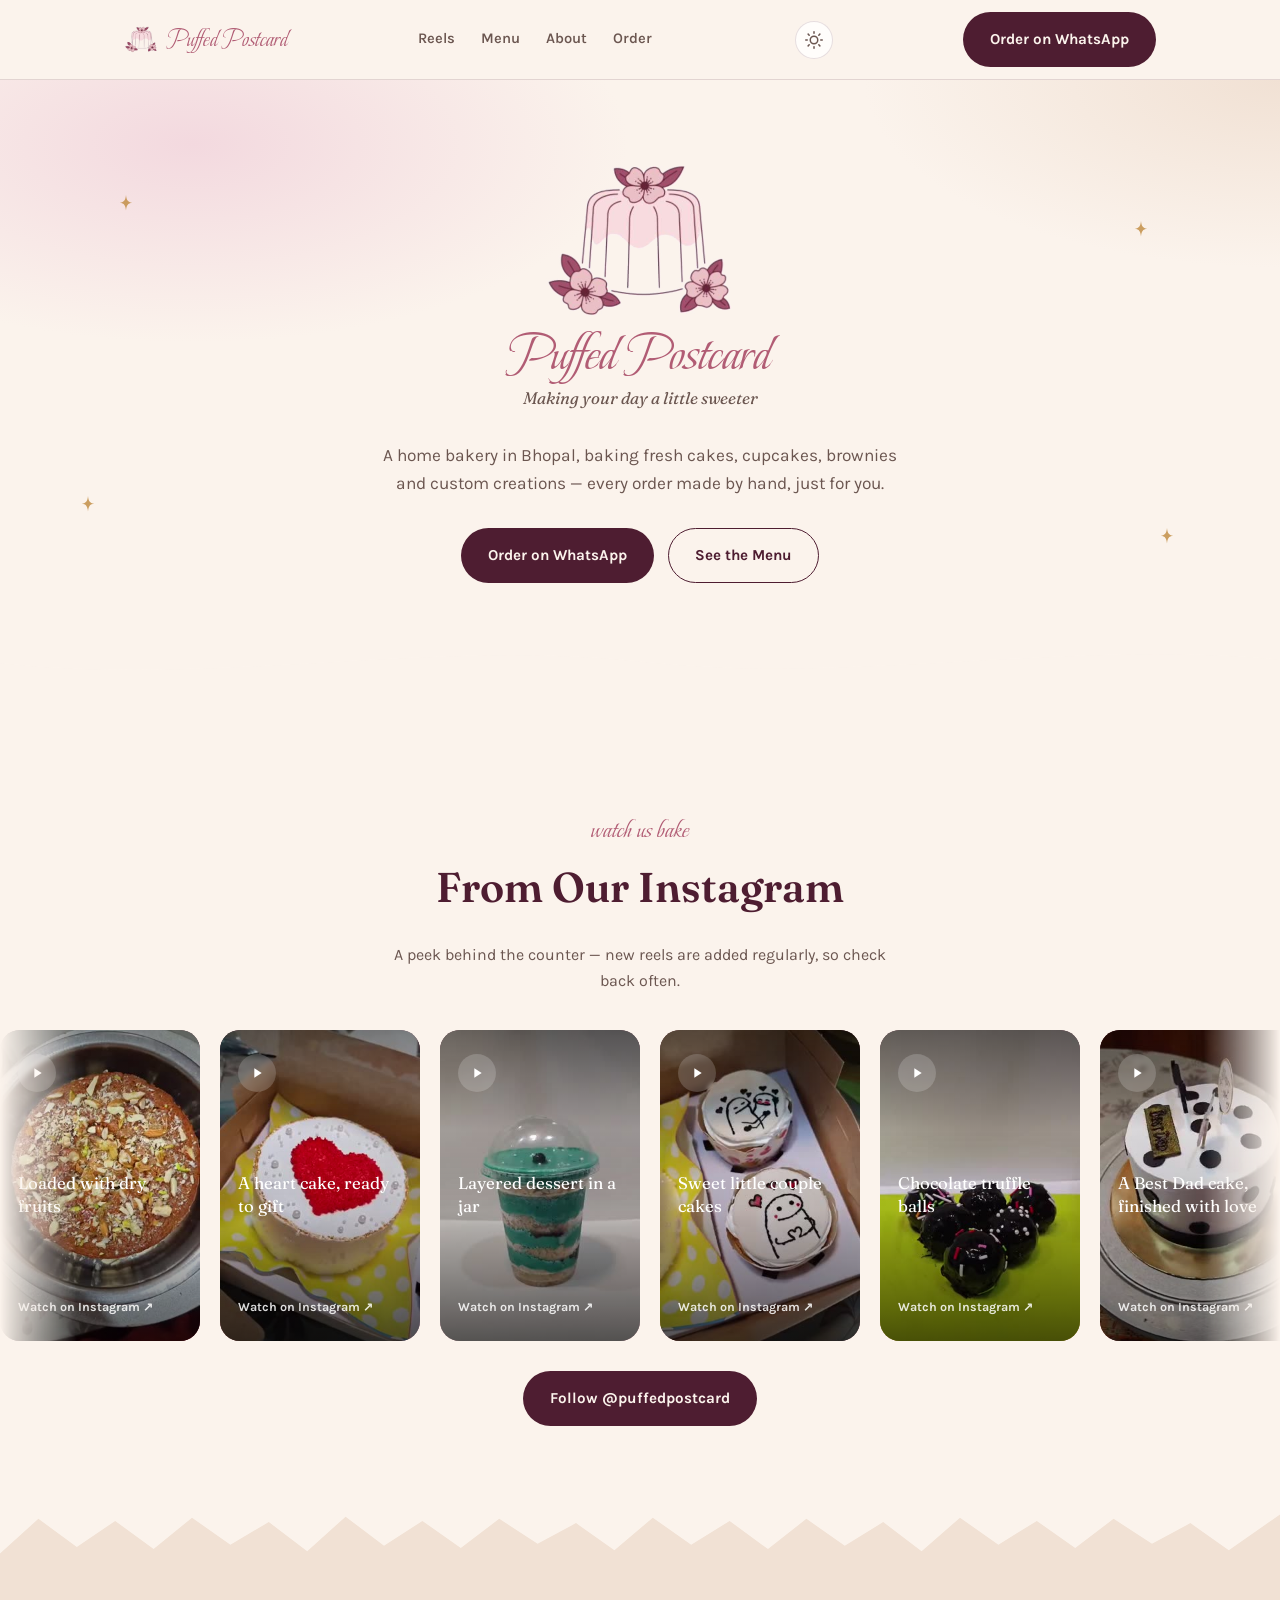
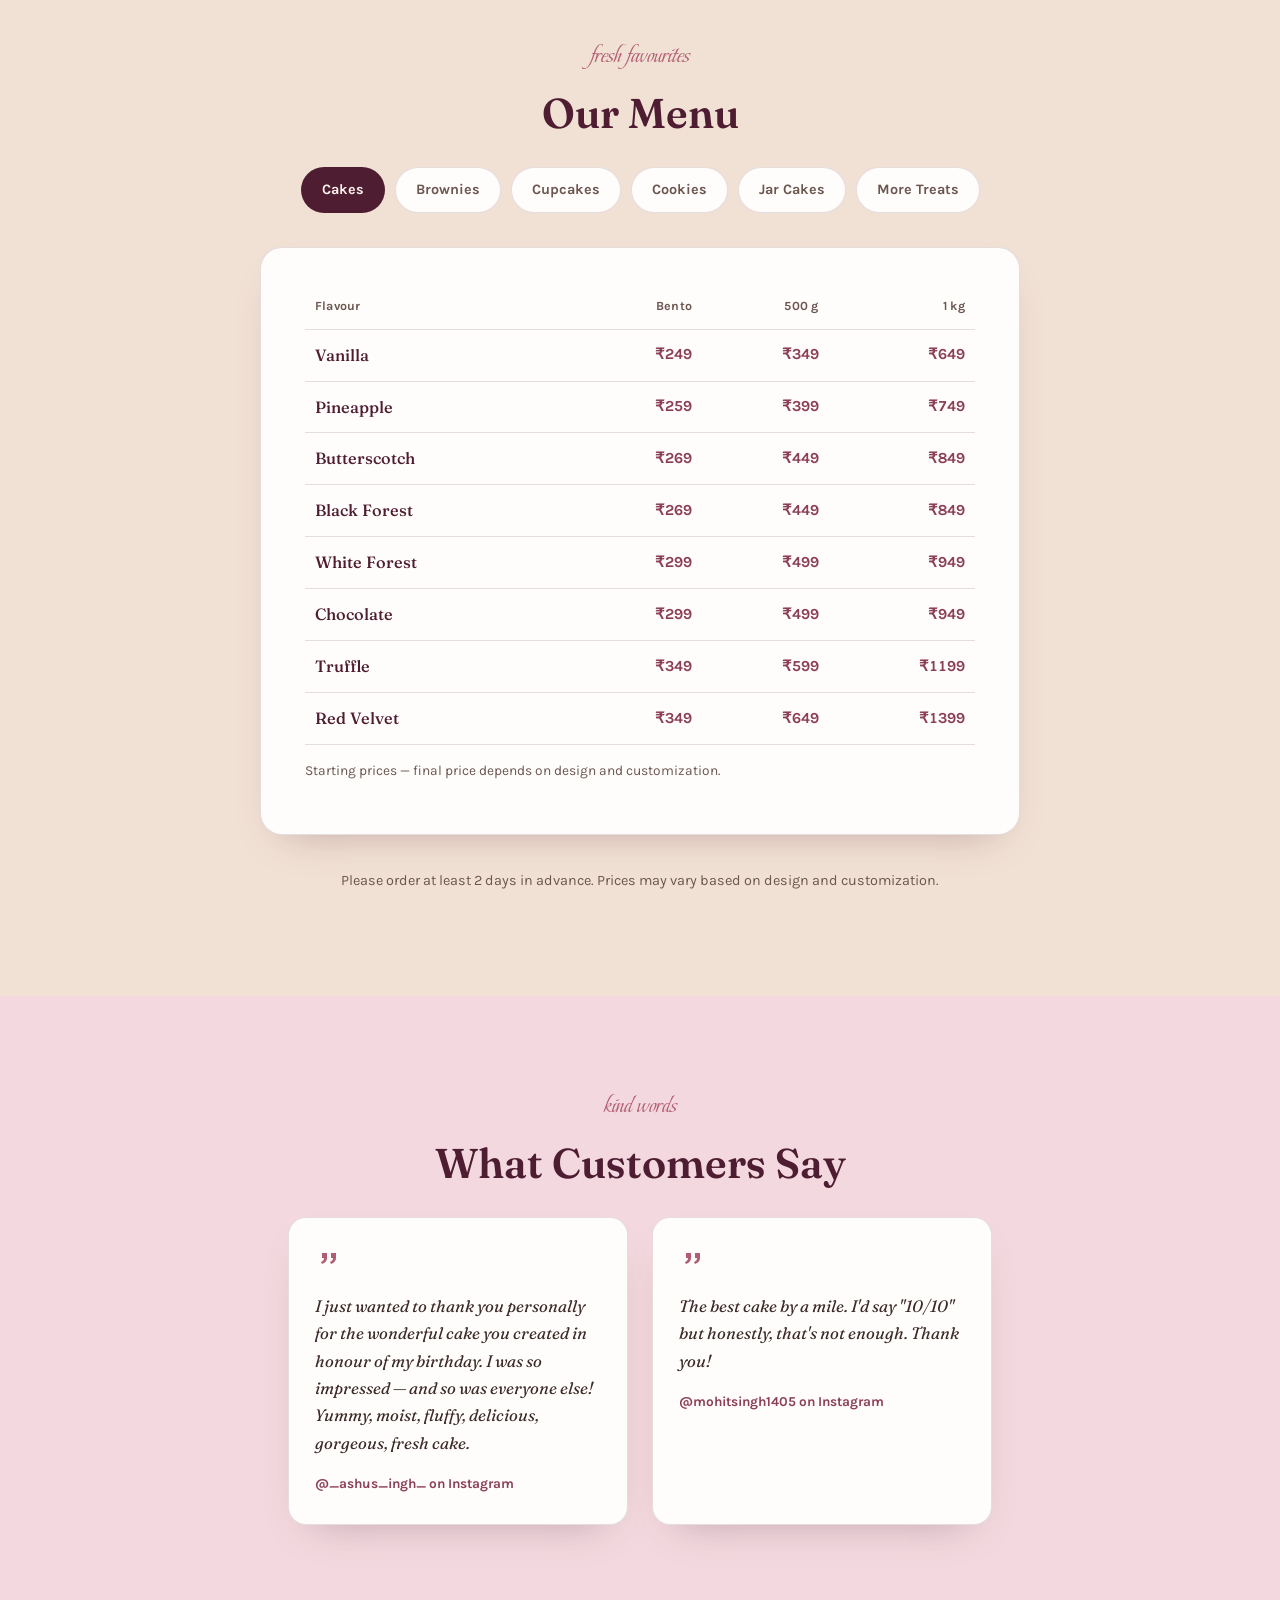
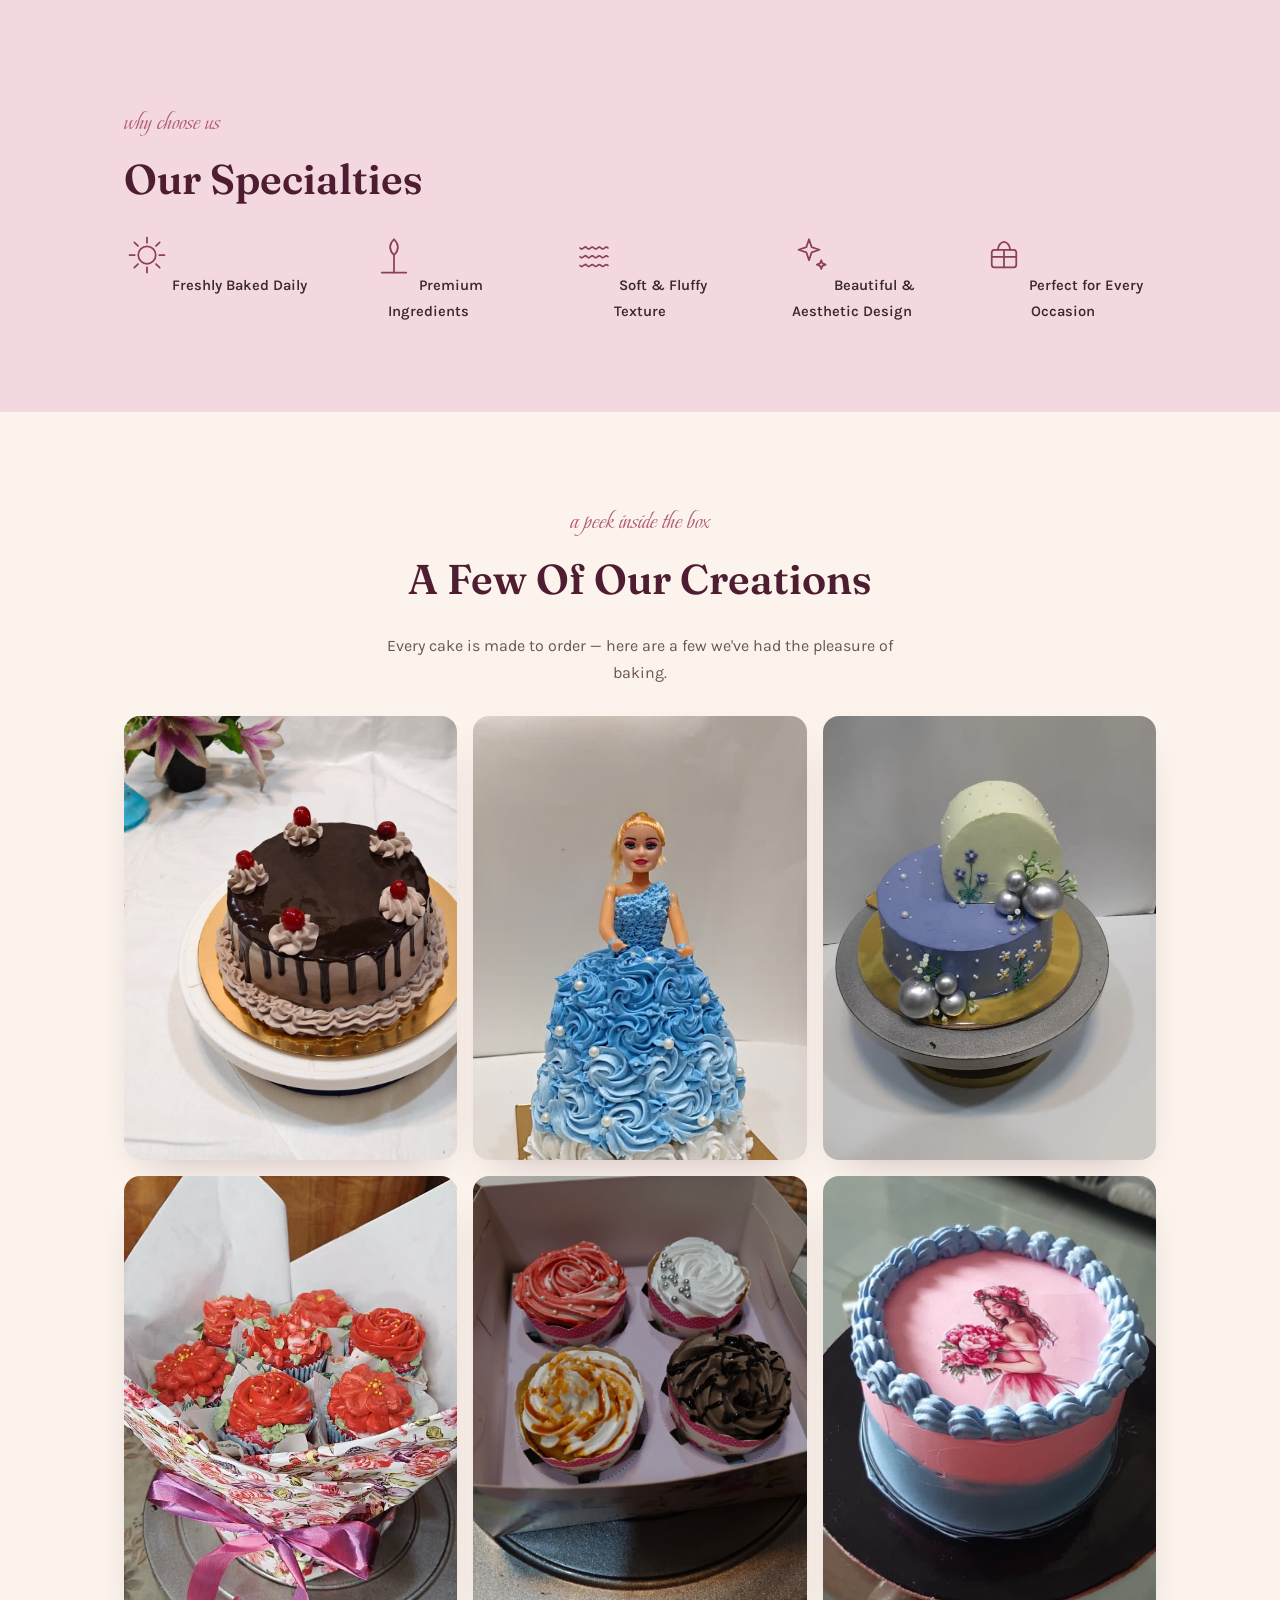
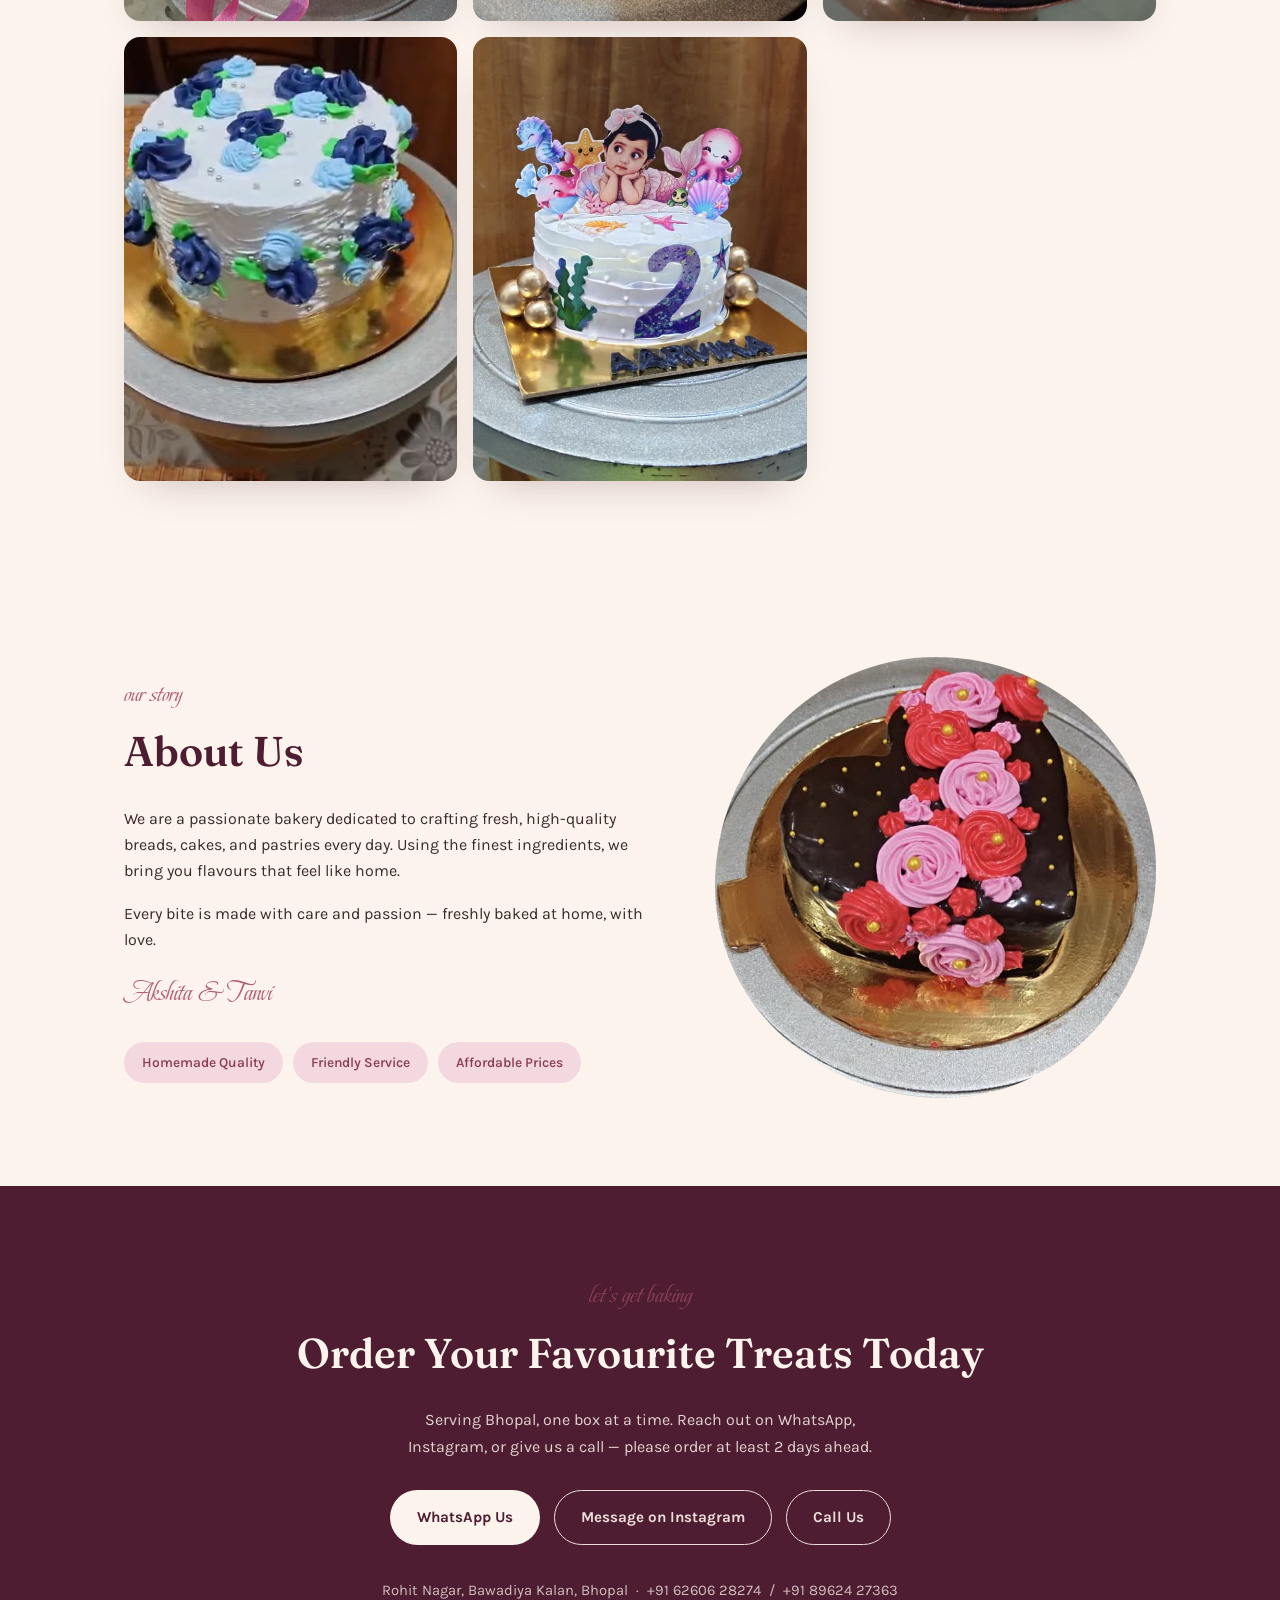
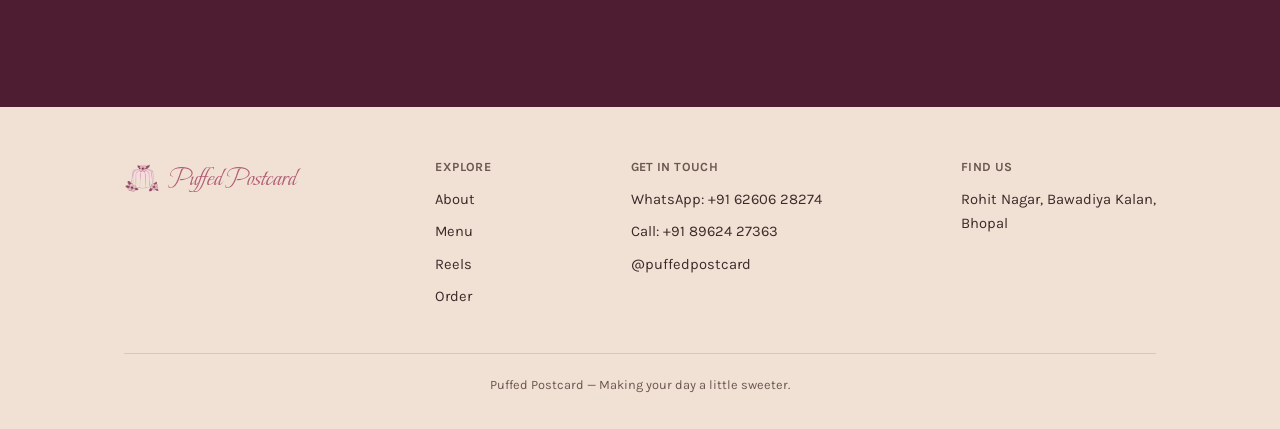
==== commit 61954b6a: "List the full stall menu (Cookies, Jar Cake, extras), no prices Previously only listed the 3 stall-e" ====
--- a/index.html
+++ b/index.html
@@ -108,16 +108,32 @@
   <div class="wrap">
     <div class="kicker" style="text-align:center;">upcoming event</div>
     <h2 style="text-align:center;">Meet Us at Garba Night</h2>
-    <p style="color:var(--ink-soft); max-width:56ch; margin:0 auto 10px; text-align:center;">We're setting up a stall for Navratri Garba — come say hi. We'll have our new Cookies, Chocolate &amp; Vanilla Jar Cakes (with combo deals) — see the full range on <a href="#menu">the menu</a> — plus a few extras only available at the stall.</p>
+    <p style="color:var(--ink-soft); max-width:56ch; margin:0 auto 10px; text-align:center;">We're setting up a stall for Navratri Garba — come say hi! Here's what we're serving:</p>
     <p class="event-meta">📅 15 October &nbsp;·&nbsp; 🕔 5 – 10 PM &nbsp;·&nbsp; 📍 Shri Kamal Garden, Rajharsh Colony, Kolar Rd, Sankhedi, Bhopal 462039</p>
 
     <div class="menu-card">
-      <h4 class="menu-subcat" style="margin-top:0;">Only at the Stall</h4>
-      <ul class="piece-list">
-        <li><span class="name">Tea Cake <span class="badge-new" data-new-until="2026-10-22">New</span></span><span class="price">Ask at the stall</span></li>
-        <li><span class="name">Brownie <span class="badge-new" data-new-until="2026-10-22">New</span></span><span class="price">Ask at the stall</span></li>
-        <li><span class="name">Biscoff Dessert Cup <span class="badge-new" data-new-until="2026-10-22">New</span></span><span class="price">Ask at the stall</span></li>
-      </ul>
+      <h4 class="menu-subcat" style="margin-top:0;">Cookies</h4>
+      <div class="chip-row">
+        <span class="chip">Ajwain Cookies</span>
+        <span class="chip">Choco Chip Cookie</span>
+        <span class="chip">Navratri Special Cookie</span>
+      </div>
+
+      <h4 class="menu-subcat">Jar Cake</h4>
+      <div class="chip-row">
+        <span class="chip">Chocolate</span>
+        <span class="chip">Vanilla</span>
+        <span class="chip">Combo</span>
+      </div>
+
+      <h4 class="menu-subcat">Also at the Stall</h4>
+      <div class="chip-row">
+        <span class="chip">Tea Cake</span>
+        <span class="chip">Brownie</span>
+        <span class="chip">Biscoff Dessert Cup</span>
+      </div>
+
+      <p class="menu-note">Cookie and Jar Cake prices &amp; full flavour range are the same as on <a href="#menu">our regular menu</a>.</p>
     </div>
   </div>
 </section>
